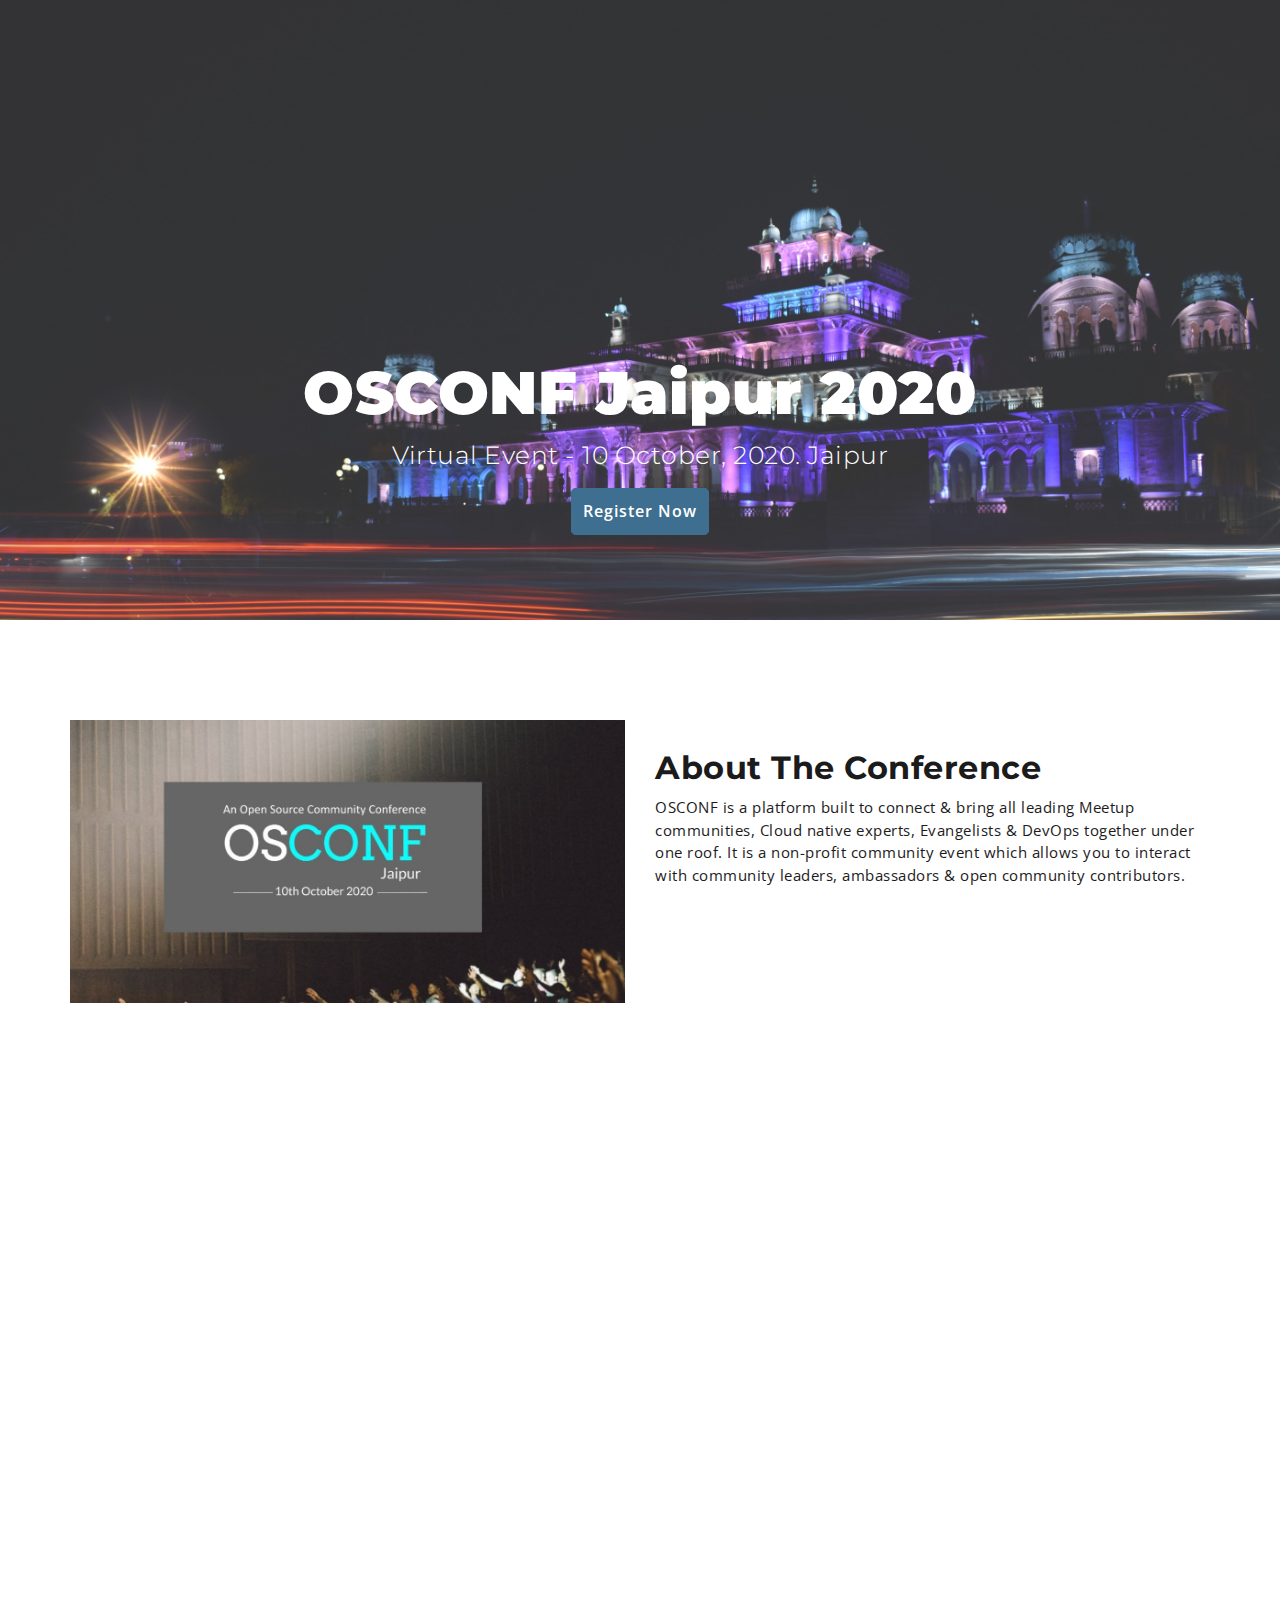
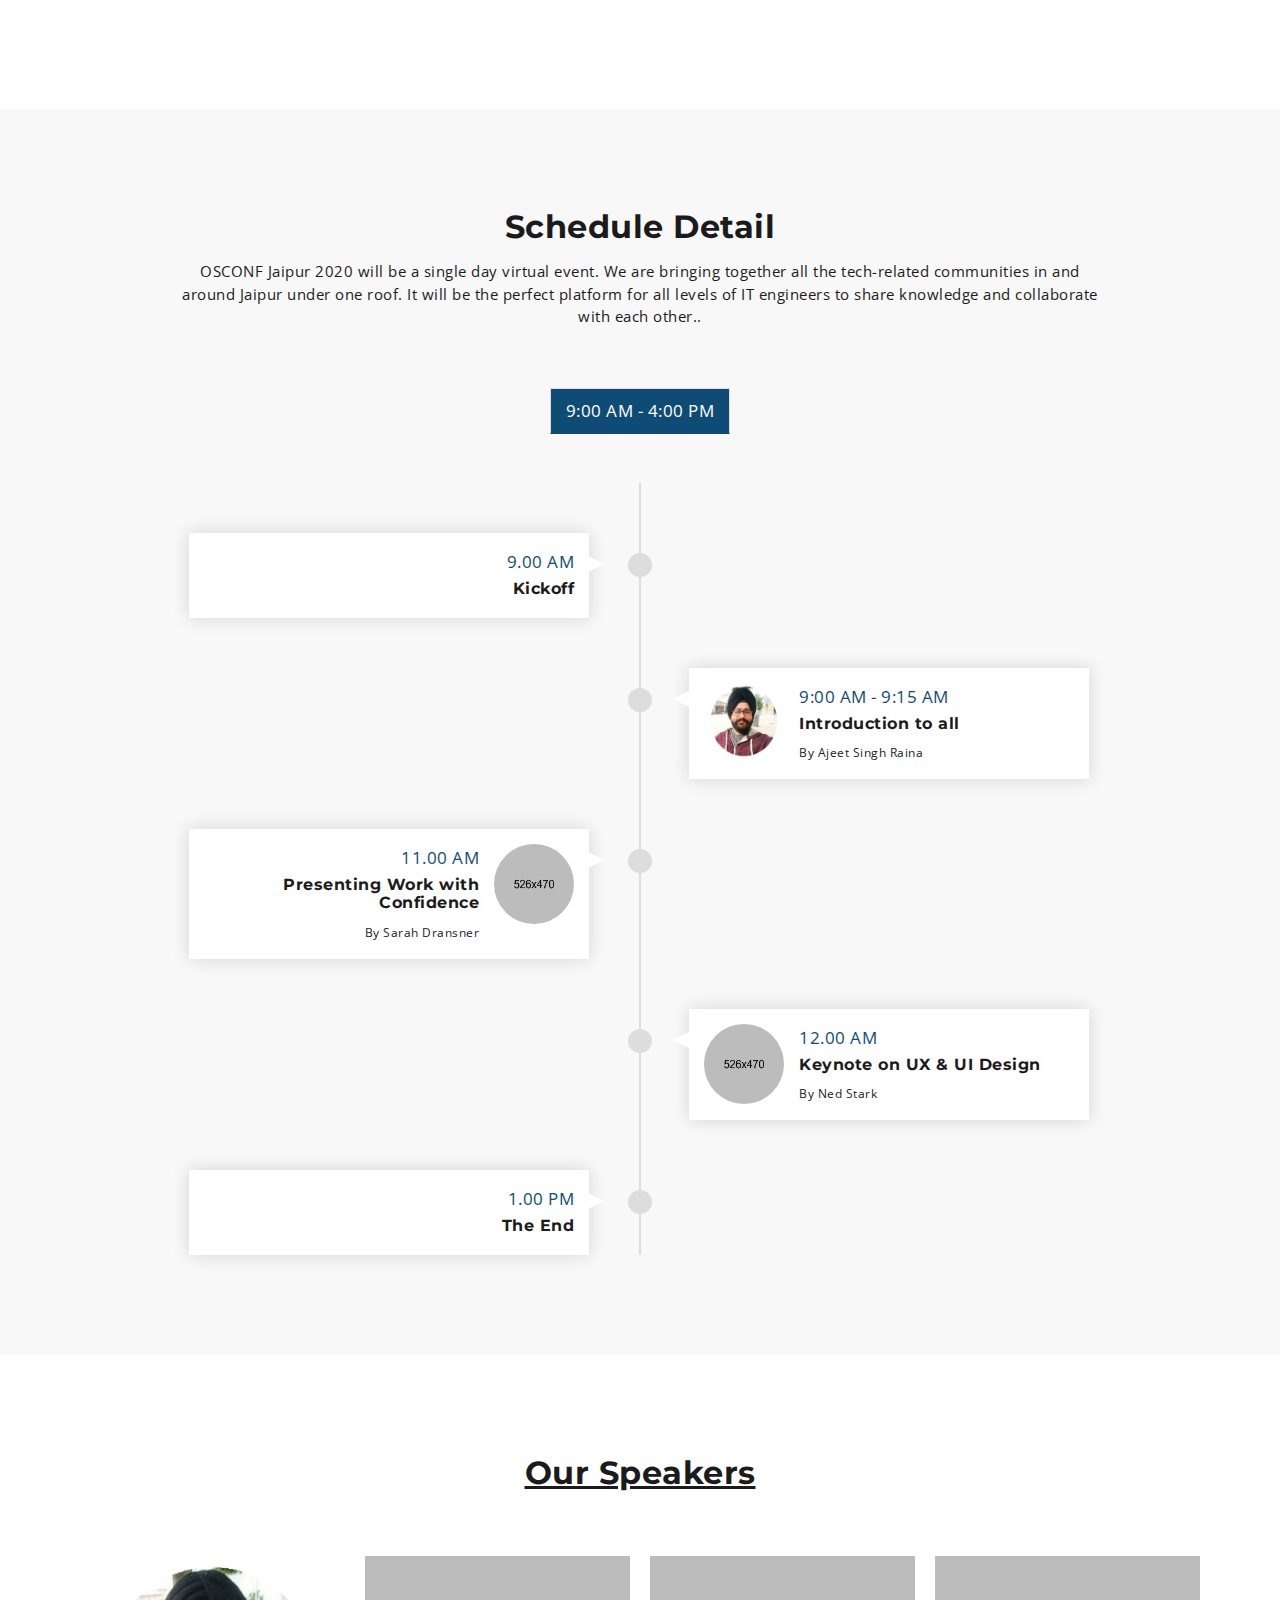
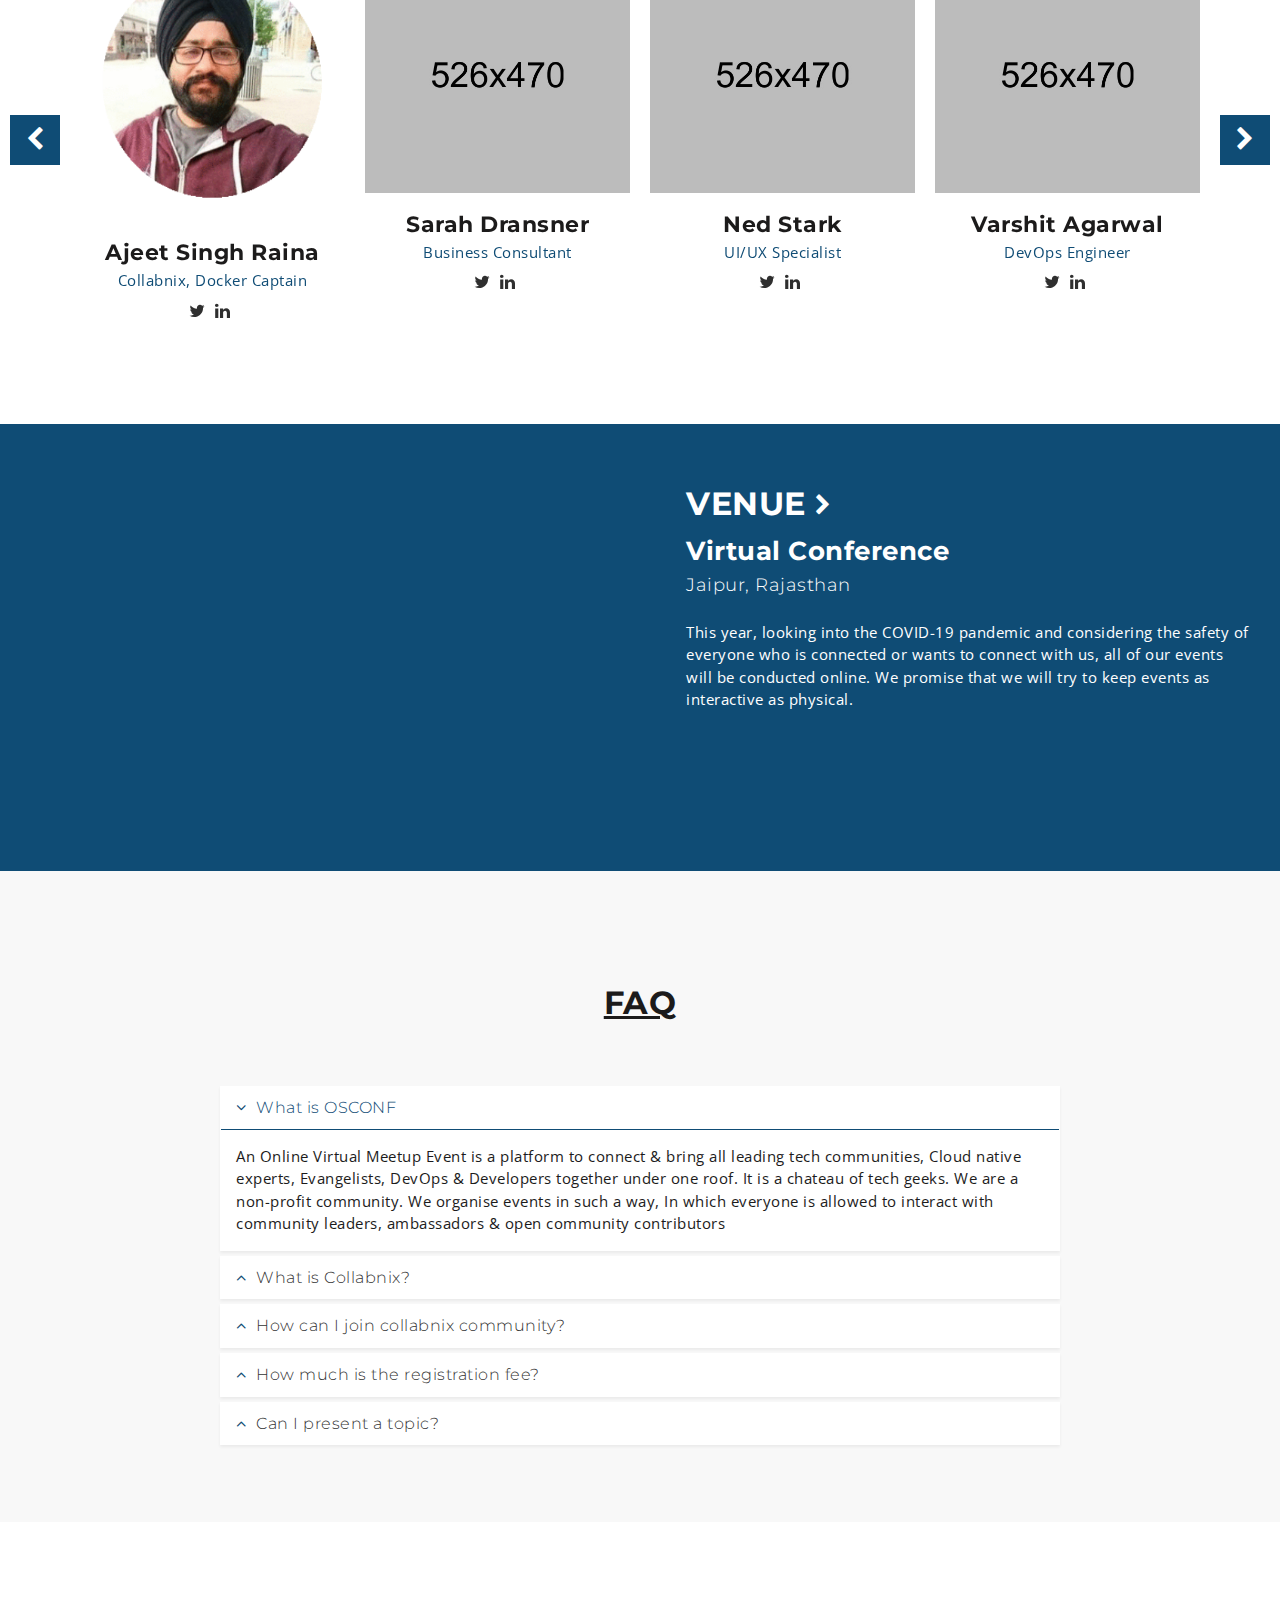
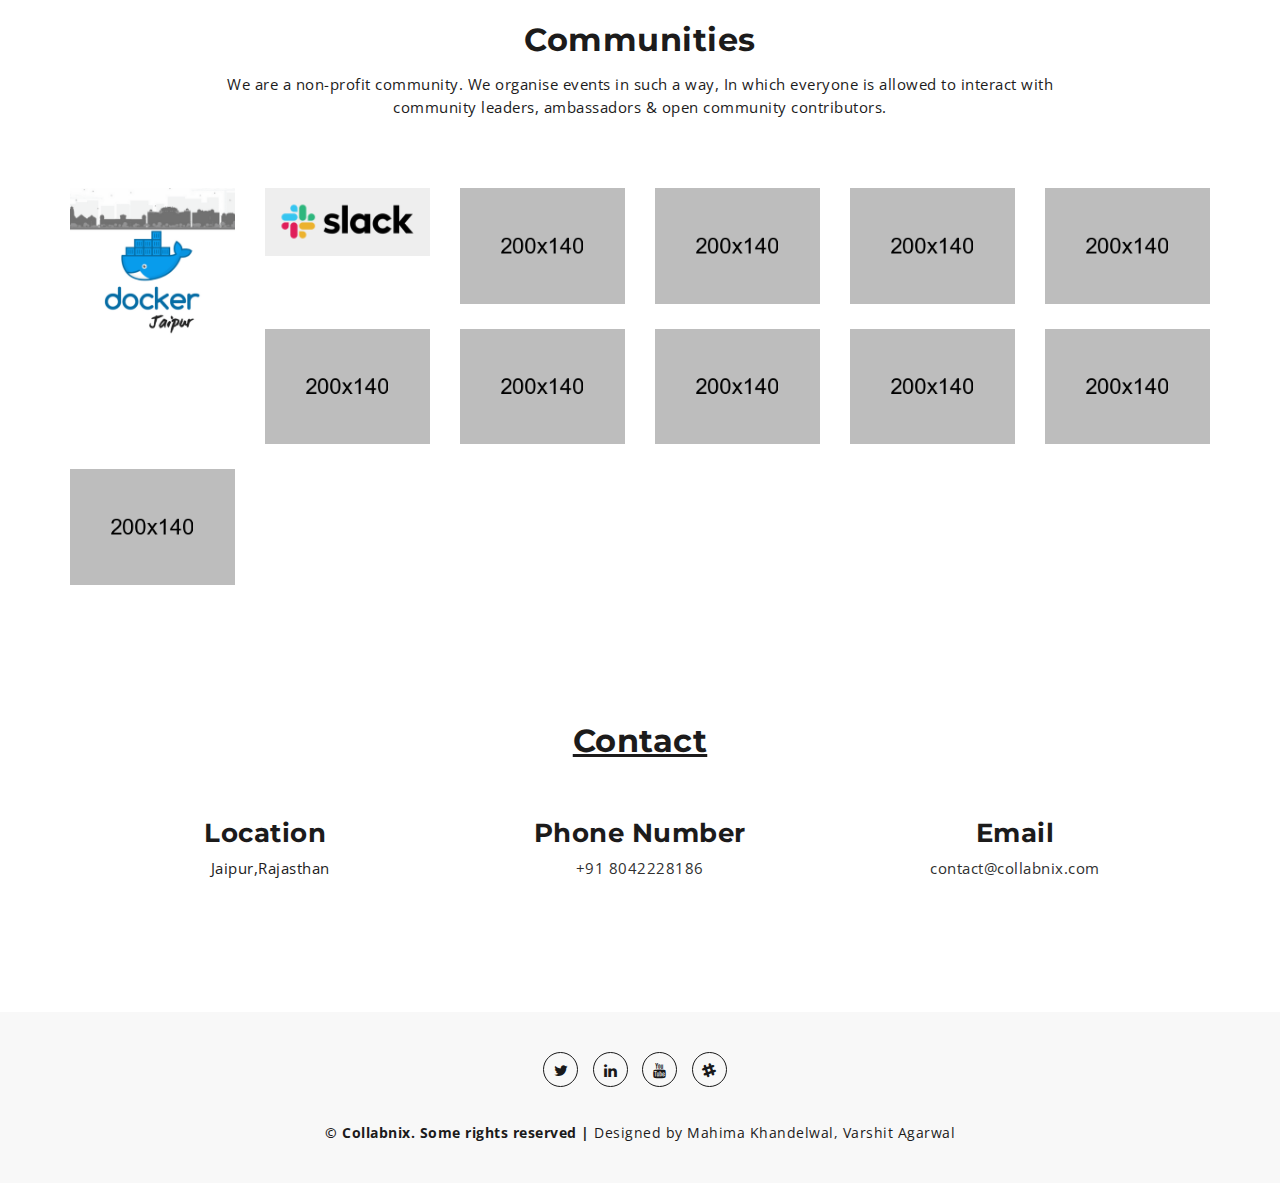
==== index.html @ a6dc13f4 "Add files via upload" ====
<!DOCTYPE html>
<html lang="en">

<head>
  <meta charset="utf-8">
  <meta http-equiv="X-UA-Compatible" content="IE=edge">
  <meta name="viewport" content="width=device-width, initial-scale=1">
  <!-- The above 3 meta tags *must* come first in the head; any other head content must come *after* these tags -->
  <title>OSCONF Jaipur 2020 - Powered by Collabnix Community</title>
  <!-- Favicon -->
  <link rel="shortcut icon" type="image/icon" href="assets/images/collabrix2-150x150.png" />
  <!-- Font Awesome -->
  <link href="https://maxcdn.bootstrapcdn.com/font-awesome/4.6.3/css/font-awesome.min.css" rel="stylesheet">
  <!-- Bootstrap -->
  <link href="assets/css/bootstrap.min.css" rel="stylesheet">
  <!-- Slick slider -->
  <link href="assets/css/slick.css" rel="stylesheet">
  <!-- Theme color -->
  <link id="switcher" href="assets/css/theme-color/default-theme.css" rel="stylesheet">

  <!-- Main Style -->
  <link href="style.css" rel="stylesheet">

  <!-- Fonts -->

  <!-- Open Sans for body font -->
  <link href="https://fonts.googleapis.com/css?family=Open+Sans:300,400,400i,600,700,800" rel="stylesheet">
  <!-- Montserrat for title -->
  <link href="https://fonts.googleapis.com/css?family=Montserrat" rel="stylesheet">

  <script src="https://ajax.googleapis.com/ajax/libs/jquery/3.5.1/jquery.min.js"></script>


  <!-- HTML5 shim and Respond.js for IE8 support of HTML5 elements and media queries -->
  <!-- WARNING: Respond.js doesn't work if you view the page via file:// -->
  <!--[if lt IE 9]>
      <script src="https://oss.maxcdn.com/html5shiv/3.7.2/html5shiv.min.js"></script>
      <script src="https://oss.maxcdn.com/respond/1.4.2/respond.min.js"></script>
    <![endif]-->
</head>

<body>

  <!-- Start Header -->
  <header id="mu-hero" class="" role="banner">
    <!-- Start menu  -->
    <nav class="navbar navbar-fixed-top navbar-default mu-navbar">
      <div class="container">
        <!-- Brand and toggle get grouped for better mobile display -->
        <div class="navbar-header">
          <button type="button" class="navbar-toggle collapsed" data-toggle="collapse" data-target="#bs-example-navbar-collapse-1" aria-expanded="false">
            <span class="sr-only">Toggle navigation</span>
            <span class="icon-bar"></span>
            <span class="icon-bar"></span>
            <span class="icon-bar"></span>
          </button>

          <!-- Logo -->
          <a class="navbar-brand" href="index.html">
            <img class="nav-image" src="assets/images/nav-logo.png" alt="nav logo">
          </a>

        </div>

        <!-- Collect the nav links, forms, and other content for toggling -->
        <div class="collapse navbar-collapse" id="bs-example-navbar-collapse-1">
          <ul class="nav navbar-nav mu-menu navbar-right">
            <li><a href="#mu-hero">Home</a></li>
            <li><a href="#mu-about">About Us</a></li>
            <li><a href="#mu-schedule">Schedule</a></li>
            <li><a href="#mu-speakers">Speakers</a></li>
            <!-- <li><a href="#mu-pricing">Price</a></li> -->
            <li><a href="#mu-sponsors">Communities</a></li>
            <!-- <li><a href="#mu-contact">Contact</a></li> -->
          </ul>
        </div><!-- /.navbar-collapse -->
      </div><!-- /.container-fluid -->
    </nav>
    <!-- End menu -->

    <div class="mu-hero-overlay">
      <div class="container">
        <div class="mu-hero-area">

          <!-- Start hero featured area -->
          <div class="mu-hero-featured-area">


            <div class="mu-hero-featured-content">

              <h1>OSCONF Jaipur 2020 </h1>
              <h2>Virtual Event - 10 October, 2020. Jaipur</h2>
              <!-- <p class="mu-event-date-line">19 - . New York, USA</p> -->
              <!--  <button type="submit"  class="mu-send-msg-btn"><span>Register Now</span></button>-->
              <a href="https://forms.gle/RzR4xqs52RtjnT9X8" class="send-msg-btn" role="button" target="_blank">Register Now </a>


              <div class="mu-event-counter-area">
                <div id="mu-event-counter">

                </div>
              </div>

            </div>
          </div>
          <!-- End hero featured area -->

        </div>
      </div>
    </div>
  </header>
  <!-- End Header -->

  <!-- Start main content -->
  <main role="main">
    <!-- Start About -->
    <section id="mu-about">
      <div class="container">
        <div class="row">
          <div class="col-md-12">
            <div class="mu-about-area">
              <!-- Start Feature Content -->
              <div class="row">
                <div class="col-md-6">
                  <div class="mu-about-left">
                    <img class="" src="assets/images/osconf.png" alt="Men Speaker">
                  </div>
                </div>
                <div class="col-md-6">
                  <div class="mu-about-right">
                    <h2>About The Conference</h2>
                    <p>OSCONF is a platform built to connect & bring all leading Meetup communities, Cloud native experts, Evangelists & DevOps together under one roof. It is a non-profit community event which allows you to interact with community
                      leaders, ambassadors & open community contributors.</p>

                    <!-- <p>Lorem ipsum dolor sit amet, consectetur adipisicing elit. Delectus in accusamus qui sequi nisi, sint magni, ipsam, porro nesciunt id veritatis quaerat ipsum consequatur laborum, provident veniam quibusdam placeat quam?</p>

										<p>Lorem ipsum dolor sit amet, consectetur adipisicing elit. Cupiditate perspiciatis magni omnis excepturi, cumque reiciendis.</p> -->
                  </div>
                </div>
              </div>
              <!-- End Feature Content -->

            </div>
          </div>
        </div>
      </div>
    </section>
    <!-- End About -->



    <!-- Start Video -->
    <section id="mu-video">
      <div class="mu-video-overlay">
        <div class="container">
          <div class="row">
            <div class="col-md-12">
              <div class="mu-video-area">

                <h2>Save the date!</h2>
                <a class="mu-video-play-btn" href="https://youtu.be/RVToPqD5VIA" target="_blank"><i class="fa fa-play" aria-hidden="true"></i></a>
              </div>
            </div>
          </div>
        </div>
      </div>

      <!-- Start Video content -->
      <div class="mu-video-content">

        <div class="mu-video-iframe-area">
					<a class="mu-video-close-btn" href="#"><i class="fa fa-times" aria-hidden="true"></i></a>
          <iframe width="560" height="315" src="https://www.youtube.com/embed/RVToPqD5VIA" frameborder="0" allowfullscreen></iframe>
				</div>
      </div>
      <!-- End Video content -->

    </section>
    <!-- End Video -->

    <!-- Start Schedule  -->
    <section id="mu-schedule">
      <div class="container">
        <div class="row">
          <div class="colo-md-12">
            <div class="mu-schedule-area">

              <div class="mu-title-area">
                <h2 class="mu-title">Schedule Detail</h2>
                <p>OSCONF Jaipur 2020 will be a single day virtual event. We are bringing together all the tech-related communities in and around Jaipur under one roof. It will be the perfect platform for all levels of IT engineers to share knowledge
                  and collaborate with each other..</p>
              </div>

              <div class="mu-schedule-content-area">
                <!-- Nav tabs -->
                <ul class="nav nav-tabs mu-schedule-menu" role="tablist">
                  <li role="presentation" class="active"><a href="#first-day" aria-controls="first-day" role="tab" data-toggle="tab">9:00 AM - 4:00 PM</a></li>

                </ul>

                <!-- Tab panes -->
                <div class="tab-content mu-schedule-content">
                  <div role="tabpanel" class="tab-pane fade mu-event-timeline in active" id="first-day">
                    <ul>
                      <li>
                        <div class="mu-single-event">
                          <p class="mu-event-time">9.00 AM</p>
                          <h3>Kickoff</h3>
                        </div>
                      </li>
                      <li>
                        <div class="mu-single-event">
                          <img src="assets/images/ajeet.png" alt="event speaker">
                          <p class="mu-event-time"> 9:00 AM - 9:15 AM</p>
                          <h3>Introduction to all</h3>
                          <span>By Ajeet Singh Raina</span>
                        </div>
                      </li>
                      <li>
                        <div class="mu-single-event">
                          <img src="assets/images/speaker-2.jpg" alt="event speaker">
                          <p class="mu-event-time">11.00 AM</p>
                          <h3>Presenting Work with Confidence</h3>
                          <span>By Sarah Dransner</span>
                        </div>
                      </li>
                      <li>
                        <div class="mu-single-event">
                          <img src="assets/images/speaker-3.jpg" alt="event speaker">
                          <p class="mu-event-time">12.00 AM</p>
                          <h3>Keynote on UX & UI Design</h3>
                          <span>By Ned Stark</span>
                        </div>
                      </li>
                      <li>
                        <div class="mu-single-event">
                          <p class="mu-event-time">1.00 PM</p>
                          <h3>The End</h3>
                        </div>
                      </li>
                    </ul>
                  </div>


                </div>

              </div>

            </div>
          </div>
        </div>
      </div>
    </section>
    <!-- End Schedule -->

    <!-- Start Speakers -->
    <section id="mu-speakers">
      <div class="container">
        <div class="row">
          <div class="col-md-12">
            <div class="mu-speakers-area">

              <div class="mu-title-area">
                <h2 class="mu-title title-head">Our Speakers</h2>
                <p> </p>
              </div>

              <!-- Start Speakers Content -->
              <div class="mu-speakers-content">

                <div class="mu-speakers-slider">

                  <!-- Start single speaker -->
                  <div class="mu-single-speakers">
                    <img src="assets/images/ajeet.png" alt="speaker img">
                    <div class="mu-single-speakers-info">
                      <h3>Ajeet Singh Raina</h3>
                      <p>Collabnix, Docker Captain</p>
                      <ul class="mu-single-speakers-social">

                        <li><a href="https://twitter.com/ajeetsraina"><i class="fa fa-twitter"></i></a></li>
                        <li><a href="https://www.linkedin.com/in/ajeetsraina/"><i class="fa fa-linkedin"></i></a></li>
                      </ul>
                    </div>
                  </div>
                  <!-- End single speaker -->

                  <!-- Start single speaker -->
                  <div class="mu-single-speakers">
                    <img src="assets/images/speaker-2.jpg" alt="speaker img">
                    <div class="mu-single-speakers-info">
                      <h3>Sarah Dransner</h3>
                      <p>Business Consultant</p>
                      <ul class="mu-single-speakers-social">

                        <li><a href="#"><i class="fa fa-twitter"></i></a></li>
                        <li><a href="#"><i class="fa fa-linkedin"></i></a></li>
                      </ul>
                    </div>
                  </div>
                  <!-- End single speaker -->


                  <!-- Start single speaker -->
                  <div class="mu-single-speakers">
                    <img src="assets/images/speaker-3.jpg" alt="speaker img">
                    <div class="mu-single-speakers-info">
                      <h3>Ned Stark</h3>
                      <p>UI/UX Specialist</p>
                      <ul class="mu-single-speakers-social">

                        <li><a href="#"><i class="fa fa-twitter"></i></a></li>
                        <li><a href="#"><i class="fa fa-linkedin"></i></a></li>
                      </ul>
                    </div>
                  </div>
                  <!-- End single speaker -->


                  <!-- Start single speaker -->
                  <div class="mu-single-speakers">
                    <img src="assets/images/speaker-4.jpg" alt="speaker img">
                    <div class="mu-single-speakers-info">
                      <h3>Varshit Agarwal </h3>
                      <p>DevOps Engineer</p>
                      <ul class="mu-single-speakers-social">

                        <li><a href="#"><i class="fa fa-twitter"></i></a></li>
                        <li><a href="#"><i class="fa fa-linkedin"></i></a></li>
                      </ul>
                    </div>
                  </div>
                  <!-- End single speaker -->

                  <!-- Start single speaker -->
                  <div class="mu-single-speakers">
                    <img src="assets/images/speaker-1.jpg" alt="speaker img">
                    <div class="mu-single-speakers-info">
                      <h3>Karl Groves</h3>
                      <p>Digital Artist</p>
                      <ul class="mu-single-speakers-social">

                        <li><a href="#"><i class="fa fa-twitter"></i></a></li>
                        <li><a href="#"><i class="fa fa-linkedin"></i></a></li>
                      </ul>
                    </div>
                  </div>
                  <!-- End single speaker -->

                  <!-- Start single speaker -->
                  <div class="mu-single-speakers">
                    <img src="assets/images/speaker-2.jpg" alt="speaker img">
                    <div class="mu-single-speakers-info">
                      <h3>Sarah Dransner</h3>
                      <p>Business Consultant</p>
                      <ul class="mu-single-speakers-social">

                        <li><a href="#"><i class="fa fa-twitter"></i></a></li>
                        <li><a href="#"><i class="fa fa-linkedin"></i></a></li>
                      </ul>
                    </div>
                  </div>
                  <!-- End single speaker -->


                  <!-- Start single speaker -->
                  <div class="mu-single-speakers">
                    <img src="assets/images/speaker-3.jpg" alt="speaker img">
                    <div class="mu-single-speakers-info">
                      <h3>Ned Stark</h3>
                      <p>UI/UX Specialist</p>
                      <ul class="mu-single-speakers-social">

                        <li><a href="#"><i class="fa fa-twitter"></i></a></li>
                        <li><a href="#"><i class="fa fa-linkedin"></i></a></li>
                      </ul>
                    </div>
                  </div>
                  <!-- End single speaker -->


                  <!-- Start single speaker -->
                  <div class="mu-single-speakers">
                    <img src="assets/images/speaker-4.jpg" alt="speaker img">
                    <div class="mu-single-speakers-info">
                      <h3>Michaela Lehr </h3>
                      <p>Digital Marketer</p>
                      <ul class="mu-single-speakers-social">

                        <li><a href="#"><i class="fa fa-twitter"></i></a></li>
                        <li><a href="#"><i class="fa fa-linkedin"></i></a></li>
                      </ul>
                    </div>
                  </div>
                  <!-- End single speaker -->
                </div>
              </div>
              <!-- End Speakers Content -->

            </div>
          </div>
        </div>
      </div>
    </section>
    <!-- End Speakers -->

    <!-- Start Venue -->
    <section id="mu-venue">
      <div class="mu-venue-area">
        <div class="row">

          <div class="col-md-6">
            <div class="mu-venue-map">
              <iframe
                src="https://www.google.com/maps/embed?pb=!1m18!1m12!1m3!1d227748.38256195097!2d75.6504695008812!3d26.885447918213917!2m3!1f0!2f0!3f0!3m2!1i1024!2i768!4f13.1!3m3!1m2!1s0x396c4adf4c57e281%3A0xce1c63a0cf22e09!2sJaipur%2C%20Rajasthan!5e0!3m2!1sen!2sin!4v1597979663166!5m2!1sen!2sin"
                width="600" height="450" frameborder="0" style="border:0;" allowfullscreen="" aria-hidden="false" tabindex="0"></iframe>
            </div>
          </div>

          <div class="col-md-6">
            <div class="mu-venue-address">
              <h2>VENUE <i class="fa fa-chevron-right" aria-hidden="true"></i></h2>
              <h3>Virtual Conference </h3>
              <h4>Jaipur, Rajasthan</h4>
              <p> This year, looking into the COVID-19 pandemic and considering the safety of everyone who is connected or wants to connect with us, all of our events will be conducted online. We promise that we will try to keep events as interactive
                as physical.</p>
            </div>
          </div>

        </div>
      </div>
    </section>
    <!-- End Venue -->


    <!-- Start FAQ -->
    <section id="mu-faq">
      <div class="container">
        <div class="row">
          <div class="col-md-12">
            <div class="mu-faq-area">

              <div class="mu-title-area">
                <h2 class="mu-title title-head">FAQ</h2>
                <p></p>
              </div>

              <div class="mu-faq-content">

                <div class="panel-group" id="accordion">

                  <div class="panel panel-default">
                    <div class="panel-heading">
                      <h4 class="panel-title">
                        <a data-toggle="collapse" data-parent="#accordion" href="#collapseOne" aria-expanded="true">
                          <span class="fa fa-angle-down"></span> What is OSCONF
                        </a>
                      </h4>
                    </div>
                    <div id="collapseOne" class="panel-collapse collapse in">
                      <div class="panel-body">
                        An Online Virtual Meetup Event is a platform to connect & bring all leading tech communities, Cloud native experts, Evangelists, DevOps & Developers together under one roof. It is a chateau of tech geeks. We are a non-profit
                        community. We organise events in such a way, In which everyone is allowed to interact with community leaders, ambassadors & open community contributors
                      </div>
                    </div>
                  </div>

                  <div class="panel panel-default">
                    <div class="panel-heading">
                      <h4 class="panel-title">
                        <a data-toggle="collapse" data-parent="#accordion" href="#collapseTwo">
                          <span class="fa fa-angle-up"></span> What is Collabnix?
                        </a>
                      </h4>
                    </div>
                    <div id="collapseTwo" class="panel-collapse collapse">
                      <div class="panel-body">
                        Collabnix is a home for millions of DevOps Engineers who want to kick start their career in Docker, Kubernetes & Cloud Native apps.
                      </div>
                    </div>
                  </div>

                  <div class="panel panel-default">
                    <div class="panel-heading">
                      <h4 class="panel-title">
                        <a data-toggle="collapse" data-parent="#accordion" href="#collapseThree">
                          <span class="fa fa-angle-up"></span> How can I join collabnix community?
                        </a>
                      </h4>
                    </div>
                    <div id="collapseThree" class="panel-collapse collapse">
                      <div class="panel-body">
                        Visit https://collabnix.com and join our slack channel.
                      </div>
                    </div>
                  </div>

                  <div class="panel panel-default">
                    <div class="panel-heading">
                      <h4 class="panel-title">
                        <a data-toggle="collapse" data-parent="#accordion" href="#collapseFour">
                          <span class="fa fa-angle-up"></span> How much is the registration fee?
                        </a>
                      </h4>
                    </div>
                    <div id="collapseFour" class="panel-collapse collapse">
                      <div class="panel-body">
                        OSCONF is a free event.
                      </div>
                    </div>
                  </div>

                  <div class="panel panel-default">
                    <div class="panel-heading">
                      <h4 class="panel-title">
                        <a data-toggle="collapse" data-parent="#accordion" href="#collapseFive">
                          <span class="fa fa-angle-up"></span> Can I present a topic?
                        </a>
                      </h4>
                    </div>
                    <div id="collapseFive" class="panel-collapse collapse">
                      <div class="panel-body">
                        Yes, CFP start Soon ! Stay Tuned !!
                      </div>
                    </div>
                  </div>


                </div>
              </div>

            </div>
          </div>
        </div>
      </div>
    </section>
    <!-- End FAQ -->

    <!-- Start Sponsors -->
    <section id="mu-sponsors">
      <div class="container">
        <div class="row">
          <div class="col-md-12">
            <div class="mu-sponsors-area">

              <div class="mu-title-area">
                <h2 class="mu-title">Communities</h2>
                <p>We are a non-profit community. We organise events in such a way, In which everyone is allowed to interact with community leaders, ambassadors & open community contributors.</p>
              </div>

              <!-- Start communites  brand logo -->
              <div class="mu-sponsors-content">
                <div class="row">

                  <div class="col-md-2 col-sm-4 col-xs-4">
                    <div class="mu-sponsors-single">
                      <img src="assets/images/docker-grp.png" alt="Brand Logo">
                    </div>
                  </div>

                  <div class="col-md-2 col-sm-4 col-xs-4">
                    <div class="mu-sponsors-single">
                      <img src="assets/images/Slack.png" alt="Brand Logo">
                    </div>
                  </div>

                  <div class="col-md-2 col-sm-4 col-xs-4">
                    <div class="mu-sponsors-single">
                      <img src="assets/images/sponsor-logo-3.png" alt="Brand Logo">
                    </div>
                  </div>

                  <div class="col-md-2 col-sm-4 col-xs-4">
                    <div class="mu-sponsors-single">
                      <img src="assets/images/sponsor-logo-4.png" alt="Brand Logo">
                    </div>
                  </div>

                  <div class="col-md-2 col-sm-4 col-xs-4">
                    <div class="mu-sponsors-single">
                      <img src="assets/images/sponsor-logo-5.png" alt="Brand Logo">
                    </div>
                  </div>

                  <div class="col-md-2 col-sm-4 col-xs-4">
                    <div class="mu-sponsors-single">
                      <img src="assets/images/sponsor-logo-6.png" alt="Brand Logo">
                    </div>
                  </div>

                  <div class="col-md-2 col-sm-4 col-xs-4">
                    <div class="mu-sponsors-single">
                      <img src="assets/images/sponsor-logo-7.png" alt="Brand Logo">
                    </div>
                  </div>

                  <div class="col-md-2 col-sm-4 col-xs-4">
                    <div class="mu-sponsors-single">
                      <img src="assets/images/sponsor-logo-8.png" alt="Brand Logo">
                    </div>
                  </div>

                  <div class="col-md-2 col-sm-4 col-xs-4">
                    <div class="mu-sponsors-single">
                      <img src="assets/images/sponsor-logo-9.png" alt="Brand Logo">
                    </div>
                  </div>

                  <div class="col-md-2 col-sm-4 col-xs-4">
                    <div class="mu-sponsors-single">
                      <img src="assets/images/sponsor-logo-1.png" alt="Brand Logo">
                    </div>
                  </div>

                  <div class="col-md-2 col-sm-4 col-xs-4">
                    <div class="mu-sponsors-single">
                      <img src="assets/images/sponsor-logo-2.png" alt="Brand Logo">
                    </div>
                  </div>

                  <div class="col-md-2 col-sm-4 col-xs-4">
                    <div class="mu-sponsors-single">
                      <img src="assets/images/sponsor-logo-3.png" alt="Brand Logo">
                    </div>
                  </div>

                </div>
              </div>
              <!-- End spnonsors brand logo -->

            </div>
          </div>
        </div>
      </div>
    </section>
    <!-- End Sponsors -->


    <!-- Start Contact -->
    <section id="mu-contact">
      <div class="container">
        <div class="row">
          <div class="col-md-12">
            <div class="mu-contact-area">

              <div class="mu-title-area">
                <h2 class="mu-heading-title title-head">Contact</h2>
              </div>
              <div class="mu-contact-content">
                <div class="row">
                  <div class="col-md-4">
                    <div class="contact-address">
                      <i class="ion-ios-location-outline"></i>
                      <h3>Location</h3>
                      <address>Jaipur,Rajasthan</address>
                    </div>
                  </div>

                  <div class="col-md-4">
                    <div class="contact-phone">
                      <i class="ion-ios-telephone-outline"></i>
                      <h3>Phone Number</h3>
                      <p><a href="tel:+918042228186" target="_blank">+91 8042228186</a></p>
                    </div>
                  </div>

                  <div class="col-md-4">
                    <div class="contact-email">
                      <i class="ion-ios-email-outline"></i>
                      <h3>Email</h3>
                      <p><a href="mailto:contact@collabnix.com" target="_blank">contact@collabnix.com</a></p>
                    </div>
                  </div>

                </div>

              </div>
            </div>
          </div>
        </div>
      </div>
    </section>



    <!-- End Contact -->

  </main>

  <!-- End main content -->


  <!-- Start footer -->
  <footer id="mu-footer" role="contentinfo">
    <div class="container">
      <div class="mu-footer-area">
        <div class="mu-footer-top">
          <div class="mu-social-media">
            <a href="https://twitter.com/osconfevent" target="_blank"><i class="fa fa-twitter"></i></a>
            <a href="https://www.linkedin.com/company/collabnix/" target="_blank"><i class="fa fa-linkedin"></i></a>
            <a href="https://youtu.be/RVToPqD5VIA" target="_blank"><i class="fa fa-youtube"></i></a>
            <a href="https://collabnix.com" target="_blank"><i class="fa fa-slack"></i></a>
          </div>
        </div>
        <div class="mu-footer-bottom">
          <p class="mu-copy-right"><strong>&copy; Collabnix. Some rights reserved |</strong> Designed by Mahima Khandelwal, Varshit Agarwal </p>
          <p> </p>
        </div>
      </div>
    </div>

  </footer>
  <!-- End footer -->



  <!-- jQuery library -->
  <!-- Include all compiled plugins (below), or include individual files as needed -->
  <!-- Bootstrap -->
  <script src="assets/js/bootstrap.min.js"></script>
  <!-- Slick slider -->
  <script type="text/javascript" src="assets/js/slick.min.js"></script>
  <!-- Event Counter -->
  <script type="text/javascript" src="assets/js/jquery.countdown.js"></script>
  <!-- Ajax contact form  -->
  <script type="text/javascript" src="assets/js/app.js"></script>
  <!-- Custom js -->
  <script type="text/javascript" src="assets/js/custom.js"></script>




</body>

</html>
---- assets/css/theme-color/default-theme.css ----
/*=======================================
Template Design By MarkUps
Author URI : http://www.markups.io/
========================================*/

.mu-hero-overlay,
.mu-video-overlay {
	/* background-color: #EE3268;/* fallback for old browsers */ */
    /* background: -webkit-linear-gradient(to right, #64b3f4, #EE3268);  /* Chrome 10-25, Safari 5.1-6 */ */
    /* background: linear-gradient(to right, #64b3f4, #EE3268); /* W3C, IE 10+/ Edge, Firefox 16+, Chrome 26+, Opera 12+, Safari 7+ */ */

}

.mu-primary-btn:hover,
.mu-primary-btn:focus,
.mu-copy-right a:hover,
.mu-copy-right a:focus,
.send-msg-btn:hover,
.send-msg-btn:focus,
.mu-faq-content .panel-title a:hover,
.mu-faq-content .panel-title a:focus,
.mu-faq-content .panel-title a[aria-expanded="true"],
.mu-faq-content .panel-title a>span,
.mu-menu ul li a:hover,
.mu-menu ul li a:focus,
.mu-single-speakers-info p,
.mu-single-speakers-social li a:hover,
.mu-single-speakers-social li a:focus,
.mu-logo,
.mu-logo:hover,
.mu-logo:focus,
#mu-hero .navbar-default .navbar-brand,
.mu-navbar .mu-menu li a:hover,
.mu-navbar .mu-menu li a:focus,
.mu-single-event .mu-event-time {
	color: #0f4c75;
}

.mu-speakers-slider .slick-next,
.mu-speakers-slider .slick-prev,
#mu-venue,
.mu-popular-price .mu-price-tag,
.mu-navbar .navbar-toggle,
.mu-navbar .navbar-toggle:hover,
.mu-navbar .navbar-toggle:focus,
.navbar-default .navbar-nav > .active > a,
.navbar-default .navbar-nav > .active > a:focus,
.navbar-default .navbar-nav > .active > a:hover,
.mu-schedule-menu li a:hover,
.mu-schedule-menu li a:focus,
.mu-schedule-menu li.active a,
.mu-schedule-menu li.active a:hover,
.mu-schedule-menu li.active a:focus {
	background-color: #0f4c75;
}

.mu-social-media a:hover,
.mu-social-media a:focus {
	border: 1px solid #0f4c75;
	color: #0f4c75;
}

.mu-contact-form .form-control:focus,
.mu-schedule-menu li a {
	border: 1px solid #0f4c75;
}

.send-msg-btn,
.send-msg-btn:focus,
.mu-register-btn:hover,
.mu-register-btn:focus,
.mu-popular-price .mu-register-btn {
	border: 1px solid #0f4c75;
	background-color: #0f4c75;
}

.mu-faq-content .panel-default > .panel-heading + .panel-collapse > .panel-body {
	border-top-color: #0f4c75;

}

.mu-reg-submit-btn:hover,
.mu-reg-submit-btn:focus {
	background-color: #0f4c75;
	border: 2px solid #0f4c75;
}
---- style.css ----
/*
Template Name: Eventoz
Author: MarkUps
Author URI: http://www.markups.io/
Version: 1.0
*/


/* Table of Content
==================================================
#BASIC TPOGRAPHY
#HEADER
#MENU
#ABOUT US
#VIDEO
#SCHEDULE
#SPEAKERS
#VENUE
#PRICING PLANS
#REGISTER FORM
#FAQ
#OUR
#CONTACT US
#FOOTER
#RESPONSIVE STYLE
*/


/*--------------------*/
/* BASIC TYPOGRAPHY */
/*--------------------*/

body,
html {
	overflow-x:hidden;
}

body {
	font-family: 'Open Sans', sans-serif;
	font-size: 15px;
	letter-spacing: 0.5px;
	line-height: 1.5;
	color: #1c1b1b;
}

ul {
	padding: 0;
	margin: 0;
}

ul li {
	list-style: disc;
	font-size: 17px;
	line-height: 1.59;
}

a {
	text-decoration: none;
	color: #2f2f2f;
}

a:hover,
a:focus {
	outline: none;
	text-decoration: none;
}

h1,
h2,
h3,
h4,
h5,
h6 {
	font-family: 'Montserrat', sans-serif;
	font-weight: 700;
	margin-top: 0;
}


h1 {
	font-size: 38px;
}

h2 {
	font-size: 32px;
	line-height: 1.13;
}

h3 {
	font-size: 26px;
}

h4 {
	font-size: 22px;
}

h5 {
	font-size: 20px;
}

h6 {
	font-size: 18px;
}

img {
	border: none;
	max-width: 100%;
}

code {
	background-color: #ee6e73;
	border-radius: 2px;
	color: #fff;
	padding: 2px 4px;
}

pre {
	background-color: #f8f8f8;
	border: 1px solid #eee;
	border-radius: 4px;
	padding: 10px;
}

pre code {
	background-color: transparent;
	color: #333;
}

del{
	text-decoration-color: #ee6e73;
}

kbd {
	background-color: #ddd;
	padding: 4px 6px;
	border-radius: 2px;
}

address {
	line-height: 1.5;
	padding-left: 10px;
}

dl dt {
	font-weight: 700;
}

dl dd {
	margin-left: 0;
}

blockquote {
	background-color: #f8f8f8;
	border-radius: 0 4px 4px 0;
	padding: 5px 15px;

}

blockquote p {
	margin-top: 10px;
}

button {
	padding: 5px 15px;
	border: none;
}

button:focus {
	outline: none;
	border: none;
}


/* ========= BUTTON =========*/

.mu-primary-btn {
	background-color: transparent;
	border-radius: 4px;
	border: 2px solid #ffffff;
	color: #fff;
	display: inline-block;
	font-size: 14px;
	font-weight: 700;
	letter-spacing: 1.5px;
	padding: 12px 35px;
	-webkit-transition: all 0.5s;
	transition: all 0.5s;
}

.mu-primary-btn:hover,
.mu-primary-btn:focus {
	background-color: #fff;
}

.send-msg-btn {
	position: relative;
	top: 270px;
	font-size: 1.6rem;
	font-weight: 600;
	letter-spacing: 1px;
	text-align: center;
	padding: 1% 1%;
	margin-top: 10px;
	-webkit-transition: all 0.5s;
	transition: all 0.5s;
	width: 250px;
	color: #fff;
	border-radius: 5px;
}

.send-msg-btn:hover,
.send-msg-btn:focus {
	background-color: #fff;
}



/*--------------------*/
/* HEADER */
/*--------------------*/

#mu-hero {
	/* background-image: url("assets/images/hall.jpg");
	display: inline;
	float: left;
	width: 100%;
	opacity: 0.8; */
	background-size: contain;
	background-position: center center;
	background-attachment: fixed;
	-webkit-background-size: cover;
	background-size: cover;
}

.mu-hero-overlay {
	background-image: url("assets/images/hall.jpg");
	display: inline;
	float: left;
	width: 100%;
	height: 62rem;
	opacity: 0.8;
	background-size: contain;
	background-position: center center;
	background-attachment: fixed;
	-webkit-background-size: cover;
	background-size: cover;
	/* display: inline;
	float: left;
	width: 100%; */
}

.mu-logo-area {
	display: inline;
	float: left;
	text-align: center;
	width: 100%;
}

.mu-logo {
	font-size: 35px;
	font-family: 'Montserrat', sans-serif;
	display: inline-block;
	font-weight: 600;
	background: #fff;
	padding: 5px 20px;
	margin-bottom: 30px;
}


.mu-menu-btn {
	position: fixed;
	right: 15%;
	top: 50px;
	color: #fff;
	font-size: 25px;
	border: 2px solid #fff;
	padding: 5px 14px;
	z-index: 999;
	-webkit-transition: all 0.5s;
	-o-transition: all 0.5s;
	transition: all 0.5s;
}

.mu-menu-btn:hover,
.mu-menu-btn:focus {
	border: 2px solid #fff;
}

.nav-image{
	position: absolute;
	top: 1px;
	height: 100%
}

/*=== Featured section ===*/

.mu-hero-featured-area {
	display: inline;
	float: left;
	padding: 60px 0 150px;
	width: 100%;
}

.mu-hero-featured-content {
	display: inline;
	float: right;
	margin-top: 50px;
	text-align: center;
	width: 100%;
}

.mu-hero-featured-content h1 {
	font-size: 6rem;
	color: #fff;
	position: relative;
	top: 250px;
	font-weight: 900;
	margin-bottom: 15px;
}


.mu-hero-featured-content h2 {
	color: #fff;
	font-size: 25px;
	font-weight: 300;
	position: relative;
	top: 250px;
}

.mu-event-date-line {
	background-color: #fff;
	color: #333;
	padding: 5px 10px;
	display: inline-block;
	margin-top: 10px;
	font-weight: 600;
}

.mu-event-counter-area {
	display: inline;
	float: left;
	margin-top: 50px;
	width: 100%;
}

#mu-event-counter{
	display: inline;
	float: left;
	width: 100%;
	text-align: center;
}

.mu-event-counter-block {
	border: 2px solid #fff;
	border-radius: 50%;
	display: inline-block;
	height: 180px;
	width: 180px;
	text-align: center;
	font-size: 22px;
	color: #fff;
	margin: 0 20px;
	font-weight: 300;
}

.mu-event-counter-block span {
	display: block;
	font-size: 40px;
	font-weight: 700;
	padding-top: 56px;
	line-height: 40px;
}

/*--------------------*/
/* MENU */
/*--------------------*/

#mu-hero .navbar-default {
	background-color: #1b262c;
	border-color: #1b262c;
	padding: 5px 0;
}

.mu-navbar {
	top: -150px;
	transition: all 0.5s;
}

.mu-nav-show {
	top: 0px;
}

#mu-hero .navbar-default .navbar-brand {
	padding: 15px 15px;
	font-size: 28px;
	line-height: 20px;
}

.mu-navbar .mu-menu li a {
	color: #fff;
	-webkit-transition: all 0.5s;
	-o-transition: all 0.5s;
	transition: all 0.5s;
}

.navbar-default .navbar-nav > .active > a,
.navbar-default .navbar-nav > .active > a:focus,
.navbar-default .navbar-nav > .active > a:hover {
	color: #fff;
}



/*--------------------*/
/* ABOUT US */
/*--------------------*/


#mu-about {
	background-color: #fff;
	display: inline;
	float: left;
	width: 100%;
}

.mu-about-area {
	display: inline;
	float: left;
	padding: 100px 0;
	width: 100%;
}

.mu-title-area {
	display: inline;
	float: left;
	text-align: center;
	padding: 0 120px;
	width: 100%;
}

.mu-title {
	color: #1c1b1b;
	margin-bottom: 15px;
	padding: 0;
	z-index: 10;
	text-transform: capitalize;
}

.mu-about-left {
	display: inline;
	float: left;
	width: 100%;
}

.mu-about-right {
	display: inline;
	float: left;
	margin-top: 30px;
	width: 100%;
}



/*--------------------*/
/* VIDEO */
/*--------------------*/


#mu-video {
	background-image: url("assets/images/qw1.jpg");
	background-attachment: fixed;
	background-position: center center;
	-webkit-background-size: cover;
	background-size: cover;
	display: inline;
	float: left;
	width: 100%;
}

.mu-video-overlay {
	display: inline;
	float: left;
	opacity: 0.75;
	width: 100%;
}

.mu-video-area {
	display: inline;
	float: left;
	padding: 200px 0;
	text-align: center;
	width: 100%;
}

.mu-video-area h2 {
	color: #fff;
}

.mu-video-content {
	display: inline;
	float: left;
	width: 100%;
}

.mu-video-play-btn,
.mu-video-close-btn {
	color: #fff;
	font-size: 22px;
	border: 2px solid #fff;
	border-radius: 50%;
	width: 60px;
	display: inline-block;
	height: 60px;
	line-height: 55px;
	text-align: center;
	margin-top: 100px;
	-webkit-transition: all 0.5s;
	-o-transition: all 0.5s;
	transition: all 0.5s;
}

.mu-video-play-btn:hover,
.mu-video-play-btn:focus {
	color: #fff;
	-webkit-transform: scale(1.2);
	        transform: scale(1.2);
}

.mu-video-close-btn {
	border-radius: 50%;
	color: #fff;
	font-size: 18px;
	border: 2px solid #fff;
	position: absolute;
	top: 0;
	right: 15%;
	display: inline-block;
	height: 50px;
	line-height: 45px;
	text-align: center;
	margin-top: 100px;
	-webkit-transition: all 0.5s;
	-o-transition: all 0.5s;
	transition: all 0.5s;
	width: 50px;
}

.mu-video-close-btn:hover,
.mu-video-close-btn:focus {
	color: #fff;
	-webkit-transform: scale(1.2);
	        transform: scale(1.2);
}

.mu-video-iframe-area {
	background-color: rgba(0,0,0,0.84);
	position: fixed;
	top: 0;
	left: 0;
	right: 0;
	bottom: 0;
	width: 100%;
	height: 100%;
	padding: 12% 0;
	text-align: center;
	z-index: 9999;
	display: none;
	-webkit-transition: all 0.5s;
	-o-transition: all 0.5s;
	transition: all 0.5s;
}

.mu-video-iframe-display {
	display: block;
}

.mu-video-iframe-area iframe {

}


/*--------------------*/
/* EVENT SCHEDULE */
/*--------------------*/

#mu-schedule {
	background-color: #f8f8f8;
	display: inline;
	float: left;
	width: 100%;
}

.mu-schedule-area {
	display: inline;
	float: left;
	padding: 100px 0;
	width: 100%;
}

.mu-schedule-content-area  {
	display: inline;
	float: left;
	margin-top: 50px;
	width: 100%;
}

.mu-schedule-menu {
	text-align: center;
	border: none;
}


.mu-schedule-menu li {
	float: none;
	display: inline-block;
}

.mu-schedule-menu li a {
	border-radius: 0;
	margin: 0 10px;
	-webkit-transition: all 0.5s;
	-o-transition: all 0.5s;
	transition: all 0.5s;
}

.mu-schedule-menu li a:hover,
.mu-schedule-menu li a:focus,
.mu-schedule-menu li.active a,
.mu-schedule-menu li.active a:hover,
.mu-schedule-menu li.active a:focus {
	color: #fff;
}

.mu-schedule-content{
	margin-top: 50px;
}

.mu-event-timeline ul li {
	list-style-type: none;
	position: relative;
	width: 2px;
	margin: 0 auto;
	padding-top: 50px;
	background-color: #ddd;
	-webkit-transition: all 0.5s;
	-o-transition: all 0.5s;
	transition: all 0.5s;
}

.mu-event-timeline ul li::after {
	content: '';
	position: absolute;
	left: 50%;
	top: 70px;
	transform: translateX(-50%);
	height: 24px;
	width: 24px;
	border-radius: 50%;
	background: inherit;
}


.mu-event-timeline ul li .mu-single-event {
	background-color: #fff;
	-webkit-box-shadow: 0 0 16px 0 rgba(32,32,47,0.16);
	-moz-box-shadow: 0 0 16px 0 rgba(32,32,47,0.16);
	box-shadow: 0 0 16px 0 rgba(32,32,47,0.16);
	position: relative;
	top: 0;
	width: 400px;
	padding: 15px;
	text-align: left;
}

.mu-event-timeline ul li:nth-child(2n) .mu-single-event {
	left: 50px;
}

.mu-event-timeline ul li:nth-child(2n+1) .mu-single-event {
	left: -450px;
	text-align: right;
}

.mu-event-timeline ul li .mu-single-event img {
	height: 80px;
	width: 80px;
	float: left;
	border-radius: 50%;
	margin-right: 15px;
}

.mu-event-timeline ul li:nth-child(2n+1) .mu-single-event img {
	float: right;
	margin-right: 0;
	margin-left: 15px;
}

.mu-event-timeline ul li .mu-single-event::before {
	content: '';
	position: absolute;
	top: 23px;
	width: 0;
	height: 0;
	border-style: solid;
}

.mu-event-timeline ul li:nth-child(2n+1) .mu-single-event::before {
	right: -15px;
	border-width: 8px 0 8px 16px;
	border-color: transparent transparent transparent #fff;
}

.mu-event-timeline ul li:nth-child(2n) .mu-single-event::before {
	left: -16px;
	border-width: 8px 16px 8px 0;
	border-color: transparent #fff transparent transparent;
}

.mu-event-timeline ul li .mu-single-event h3 {
	margin-bottom: 5px;
	font-size: 16px;
}

.mu-event-timeline ul li .mu-single-event p {
	margin-bottom: 5px;
}

.mu-event-timeline ul li .mu-single-event span {
	font-size: 12px;
}


/*--------------------*/
/* SPEAKERS */
/*--------------------*/


#mu-speakers {
	background-color: #fff;
	display: inline;
	float: left;
	width: 100%;
}

.title-head{
	text-decoration: underline;
}

.mu-speakers-area {
	display: inline;
	float: left;
	padding: 100px 0;
	width: 100%;
}

.mu-speakers-content{
	display: inline;
	float: left;
	margin-top: 50px;
	width: 100%;
}

.mu-single-speakers {
	padding: 0 10px;
	outline: none;
	text-align: center;
	-webkit-transition: all 0.3s ease 0s;
	transition: all 0.3s ease 0s;
}

.mu-speakers-slider .slick-next {
	right: -60px;
}

.mu-speakers-slider .slick-prev {
	left: -60px;
}

.mu-single-speakers-info {
	display: inline;
	float: left;
	margin-top: 20px;
	width: 100%;
}

.mu-single-speakers-info h3 {
	margin-bottom: 4px;
	font-size: 22px;
}

.mu-single-speakers-info p {
	margin-bottom: 5px;
}

.mu-single-speakers-social {

}

.mu-single-speakers-social li {
	display: inline-block;
}

.mu-single-speakers-social li a {
	display: inline-block;
	margin-right: 5px;
	-webkit-transition: all 0.5s;
	-o-transition: all 0.5s;
	transition: all 0.5s;
}


/*--------------------*/
/* VENUE */
/*--------------------*/

#mu-venue {
	display: inline;
	float: left;
	width: 100%;
}

.mu-venue-area {
	display: inline;
	float: left;
	width: 100%;
}

.mu-venue-map {
	display: inline;
	float: left;
	width: 100%;
}

.mu-venue-map iframe {
	margin-bottom: -8px;
}

.mu-venue-address {
	display: inline;
	float: left;
	width: 100%;
	padding: 10% 5%;
	color: #fff;
}

.mu-venue-address h2 i {
	margin-top: -4px;
	font-size: 22px;
	display: inline-block;
	vertical-align: middle;
}

.mu-venue-address h3 {
	margin-top: 15px;
	margin-bottom: 0px;
}

.mu-venue-address h4 {
	font-size: 18px;
	font-weight: 300;
	margin-top: 10px;
	margin-bottom: 25px;
}


/*--------------------*/
/* PRICING */
/*--------------------*/


#mu-pricing {
	background-color: #fff;
	display: inline;
	float: left;
	width: 100%;
}

.mu-pricing-area {
	display: inline;
	float: left;
	padding: 100px 0;
	width: 100%;
}

.mu-pricing-conten {
	display: inline;
	float: left;
	margin-top: 50px;
	width: 100%;
}

.mu-single-price {
	background-color: #f8f8f8;
	display: inline;
	float: left;
	text-align: center;
	position: relative;
	width: 100%;
	padding: 15px;
	overflow: hidden;
}

.mu-single-price-head {
	color: #555;
	display: inline;
	float: left;
	width: 100%;
	margin-bottom: 10px;
	margin-top: 10px;
}

.mu-single-price-head .mu-currency {
	font-weight: bold;
	font-size: 30px;
}

.mu-single-price-head .mu-rate {
	font-size: 60px;
	font-weight: bold;
	line-height: 0.9;
	letter-spacing: 3px;
}

.mu-single-price-head .mu-time {
	font-size: 16px;
	font-weight: 300;
	line-height: 0;
	font-style: italic;
}

.mu-single-price .mu-price-title {
	color: #555;
	font-size: 22px;
	padding: 10px 0;
}

.mu-single-price ul {
	list-style: none;
}

.mu-single-price ul li{
	list-style: none;
	color: #555;
}

.mu-register-btn {
	background-color: #fff;
	border: 1px solid #555;
	color: #555;
	margin-top: 20px;
	padding: 10px 40px;
	text-align: center;
	display: inline-block;
	margin-bottom: 20px;
	text-transform: uppercase;
	letter-spacing: 1.5px;
	-webkit-transition: all 0.5s;
	-o-transition: all 0.5s;
	transition: all 0.5s;
}

.mu-register-btn:hover,
.mu-register-btn:focus,
.mu-popular-price .mu-register-btn {
	color: #fff;
}

.mu-popular-price .mu-price-tag {
	color: #fff;
	display: inline-block;
	position: absolute;
	top: 15px;
	left: -62px;
	padding: 10px 60px;
	font-size: 15px;
	text-transform: uppercase;
	letter-spacing: 1.5px;
	font-weight: 700;
	transform: rotate(-45deg);
	text-align: center;
}

/*--------------------*/
/* REGISTER */
/*--------------------*/

#mu-register {
	background-image: url("assets/images/register-bg.jpg");
	background-position: center center;
	background-size: cover;
	background-attachment: fixed;
	display: inline;
	float: left;
	position: relative;
	width: 100%;
}

#mu-register::before {
	background: rgba(0,0,0,0.9);
	bottom: 0;
	content: '';
	left: 0;
	top: 0;
	right: 0;
	position: absolute;
	opacity: 0.9;
}

.mu-register-area {
	display: inline;
	float: left;
	padding: 150px 0;
	width: 100%;
}

.mu-register-area .mu-title,
.mu-register-area p {
	color: #fff;
}

.mu-register-content {
	display: inline;
	float: left;
	width: 100%;
	text-align: center;
	padding: 0 200px;
	margin-top: 50px;
}

.mu-register-form .form-group {
	margin-bottom: 25px;
}

.mu-register-form .form-control {
	height: 50px;
	color: #fff;
	background-color: transparent;
	border: 2px solid #fff;
}

.mu-register-form select.form-control option{
	color: #333;
}

.mu-register-form .form-control::-webkit-input-placeholder {
	color: #fff;
	font-size: 15px;
}

.mu-register-form .form-control:-moz-placeholder { /* Firefox 18- */
	color: #fff;
	font-size: 15px;
}

.mu-register-form .form-control::-moz-placeholder {  /* Firefox 19+ */
	color: #fff;
	font-size: 15px;
}

.mu-register-form .form-control:-ms-input-placeholder {
	color: #fff;
	font-size: 15px;
}

.mu-reg-submit-btn {
	background-color: transparent;
	border: 2px solid #fff;
	color: #fff;
	padding: 12px 75px;
	margin-top: 20px;
	letter-spacing: 1px;
	-webkit-transition: all 0.5s;
	-o-transition: all 0.5s;
	transition: all 0.5s;
}


/*--------------------*/
/* SPONSORS */
/*--------------------*/

#mu-sponsors {
	background-color: #fff;
	display: inline;
	float: left;
	width: 100%;
}

.mu-sponsors-area {
	display: inline;
	float: left;
	padding: 100px 0;
	width: 100%;
}

.mu-sponsors-content {
	display: inline;
	float: left;
	margin-top: 50px;
	width: 100%;
}

.mu-sponsors-single {
	background: #eee;
	display: inline;
	float: left;
	margin-top: 10px;
	margin-bottom: 15px;
	width: 100%;
}


/*--------------------*/
/* FAQ */
/*--------------------*/

#mu-faq {
	background-color: #f8f8f8;
	display: inline;
	float: left;
	position: relative;
	width: 100%;
}

.mu-faq-area {
	display: inline;
	float: left;
	padding: 10% 0 5%;
	width: 100%;
}

.mu-faq-content {
	display: inline;
	float: left;
	width: 100%;
	text-align: center;
	padding: 0 150px;
	margin-top: 50px;
}

.mu-faq-content .panel-default {
	border-radius: 0;
	border-color: #fff;
	box-shadow: 0 2px 3px 0 rgba(0,0,0,0.06);
}

.mu-faq-content .panel-default > .panel-heading {
	color: #333;
	background-color: #fff;
	border-color: #ddd;
	padding: 0;

}

.mu-faq-content .panel-default > .panel-heading + .panel-collapse > .panel-body {
	text-align: left;
}


.mu-faq-content .panel-title {
	text-align: left;
	font-weight: 300;
}

.mu-faq-content .panel-title a {
	display: block;
	padding: 12px 15px;
	-webkit-transition: all 0.5s;
	-o-transition: all 0.5s;
	transition: all 0.5s;
}

.mu-faq-content .panel-title a>span {
	margin-right: 5px;
}


/*--------------------*/
/* CONTACT US */
/* .contact-title {
  margin-bottom: 60px;
  position: relative;
  padding-bottom: 20px;
	font-size: 36px;
	text-transform: uppercase;
	text-align: center;
	font-weight: 700;
	margin-bottom: 10px;
} */


#mu-contact {
	display: inline;
	width: 100%;
}

#contact .contact-info {
  margin-bottom: 20px;
  text-align: center;
}

.mu-contact-area {
	display: inline;
	float: left;
	padding: 2% 0;
	width: 100%;
}

.mu-contact-header {
	display: inline;
	float: left;
	text-align: center;
	width: 100%;
	padding: 0 120px;
}

.mu-contact-content{
	display: inline;
	float: left;
	margin-top: 50px;
	padding: 0 2%;
	width: 100%;
	text-align: center;
}


/*--------------------*/
/* FOOTER */
/*--------------------*/


#mu-footer {
	background-color: #f8f8f8;
	display: inline;
	float: left;
	width: 100%;
	margin-top: 7%;
}

.mu-footer-area{
	display: inline;
	float: left;
	padding: 30px 0;
	text-align: center;
	width: 100%;
}

.mu-footer-top {
	display: inline;
	float: left;
	width: 100%;
}

.mu-social-media {
	display: inline;
	float: left;
	padding: 10px 0;
	width: 100%;
}

.mu-social-media a {
	border: 1px solid #19191a;
	border-radius: 50px;
	color: #19191a;
	display: inline-block;
	font-size: 12px;
	margin-right: 10px;
	text-align: center;
	text-decoration: none;
	transition: all 0.2s ease-in-out 0s;
	width: 35px;
	height: 35px;
	line-height: 35px;
	font-size: 15px;
}

.mu-footer-bottom {
	display: inline;
	float: left;
	width: 100%;
}

.mu-copy-right {
	margin-bottom: 5px;
	font-size: 1.4rem;
	margin-top: 25px;
}

/* .mu-copy-right a {
	font-weight: 600;
	-webkit-transition: all 0.5s;
	-o-transition: all 0.5s;
	transition: all 0.5s;
} */



/*--------------------*/
/* RESPONSIVE STYLE */
/*--------------------*/

@media (max-width: 1199px) {

	.mu-register-content {
		padding: 0 150px;
	}

	.mu-video-iframe-area {
		padding: 16% 0;
	}

	.mu-video-close-btn {
		top: 5%;
		right: 5%;
		margin-top: 0;
	}

	.mu-apps-screenshot-slider .slick-prev {
		left: -25px;
	}

	.mu-apps-screenshot-slider .slick-next {
		right: -25px;
	}


}

@media (max-width: 991px) {

	.mu-primary-btn {
		font-size: 14px;
		padding: 12px 22px;
	}

	.mu-navbar .mu-menu {
		margin-top: 5px;
	}

	.mu-navbar .mu-menu li a {
		font-size: 15px;
		padding: 10px 6px;
	}

	.mu-hero-featured-content h1 {
		font-size: 35px;
	}

	.mu-hero-featured-content h2 {
		font-size: 18px;
	}

	.mu-event-date-line {
		font-size: 14px;
	}

	.mu-event-counter-block {
		height: 130px;
		width: 130px;
		font-size: 16px;
		margin: 0 10px;
	}

	.mu-event-counter-block span {
		font-size: 30px;
		padding-top: 32px;
		line-height: 32px;
	}

	.mu-event-timeline ul li {
		margin-left: 15%;
	}

	.mu-event-timeline ul li:nth-child(2n+1) .mu-single-event {
		left: 50px;
		text-align: left;
	}

	.mu-event-timeline ul li:nth-child(2n+1) .mu-single-event::before {
		right: auto;
		left: -16px;
		border-width: 8px 16px 8px 0;
		border-color: transparent #fff transparent transparent;
	}

	.mu-event-timeline ul li:nth-child(2n+1) .mu-single-event img {
		float: left;
		margin-right: 15px;
		margin-left: 0;
	}

	.mu-video-iframe-area {
		padding: 16% 5%;
	}

	.mu-video-iframe-area iframe {
		width: 100%;
	}

	.mu-title-area {
		padding: 0 50px;
	}

	.mu-faq-content {
		padding: 0;
	}

	.mu-contact-right {
		margin-top: 50px;
	}

	.mu-menu-btn {
		right: 5%;
	}

	.mu-speakers-slider .slick-next {
		right: 0;
	}

	.mu-speakers-slider .slick-prev {
		left: 0;
	}

	.mu-speakers-slider .slick-next,
	.mu-speakers-slider .slick-prev {
		width: 40px;
		height: 40px;
	}

	.mu-speakers-slider .slick-prev::before,
	.mu-speakers-slider .slick-next::before {
		font-size: 18px;
	}

	.mu-single-speakers-info h3 {
		font-size: 18px;
	}

	.mu-pricing-conten {
		padding: 0 5%;
	}

	.mu-single-price {
		margin-bottom: 30px;
	}



}

@media (max-width: 767px) {

	.mu-logo img {
		width: 150px;
	}


	.mu-navbar .navbar-toggle .icon-bar {
		background-color: #fff;
	}

	.mu-navbar .mu-menu {
		padding: 0 15px;
	}

	.mu-video-close-btn {
		font-size: 16px;
		height: 40px;
		line-height: 35px;
		width: 40px;
	}



}


@media (max-width: 640px){

	.mu-event-counter-block {
		height: 100px;
		width: 100px;
		font-size: 15px;
	}

	.mu-event-counter-block span {
		font-size: 22px;
		padding-top: 22px;
		line-height: 25px;
	}

	.mu-title-area {
		padding: 0;
	}

	.mu-video-iframe-area {
		padding: 5% 5%;
	}

	.mu-video-iframe-area iframe {
		width: 100%;
		height: 100%;
	}

	.mu-register-content {
		padding: 0 100px;
	}

	.mu-contact-content {
		padding: 0 10%;
	}


}


@media (max-width: 480px) {

	body {
		font-size: 14px;
	}

	.mu-logo {
		margin-bottom: 10px;
		font-size: 30px;
	}

	.mu-hero-featured-area {
		padding: 60px 0 60px;
	}

	.mu-hero-featured-content {
		margin-top: 20px;
	}

	.mu-hero-featured-content h1 {
		font-size: 25px;
	}

	.mu-hero-featured-content h2 {
		font-size: 14px;
	}

	.mu-event-date-line {
		font-size: 12px;
	}

	.mu-event-counter-area {
		margin-top: 20px;
	}

	.mu-event-counter-block span {
		font-size: 18px;
		padding-top: 16px;
		line-height: 20px;
	}

	.mu-event-counter-block {
		height: 75px;
		width: 75px;
		font-size: 12px;
		margin: 0 5px;
	}

	.mu-video-close-btn {
		top: 2%;
		right: 5%;
		height: 40px;
		line-height: 35px;
		width: 40px;
	}

	.mu-menu-close-btn {
		right: 5%;
		top: 30px;
	}

	.mu-video-area {
		padding: 100px 0;
	}

	.mu-video-iframe-area {
		padding: 10% 5%;
	}

	.mu-video-iframe-area iframe {
		height: 250px;
	}

	h2 {
		font-size: 28px;
	}

	h3 {
		font-size: 24px;
	}

	h4 {
		font-size: 20px;
	}

	.mu-schedule-content {
		margin-top: 30px;
	}

	.mu-schedule-menu li {
		margin-bottom: 15px;
	}

	.mu-schedule-menu li a {
		font-size: 15px;
	}

	.mu-event-timeline ul li {
		margin-left: 5%;
	}

	.mu-event-timeline ul li .mu-single-event,
	.mu-event-timeline ul li:nth-child(2n+1) .mu-single-event,
	.mu-event-timeline ul li:nth-child(2n) .mu-single-event {
		left: 30px;
		width: 350px;
	}

	.mu-event-timeline ul li .mu-single-event h3 {
		margin-bottom: 5px;
		font-size: 14px;
	}

	.mu-venue-address h4 {
		font-size: 16px;
	}

	.mu-register-content,
	.mu-contact-content {
		padding: 0 5%;
	}

	.mu-faq-content .panel-title {
		font-size: 14px;
	}


}


@media (max-width: 360px) {

	.mu-logo img {
		width: 120px;
	}

	.mu-hero-featured-area {
		padding: 30px 0 30px;
	}

	.mu-event-counter-block {
		height: 56px;
		width: 56px;
		font-size: 10px;
	}

	.mu-event-counter-block span {
		font-size: 16px;
		padding-top: 10px;
		line-height: 16px;
	}

	.mu-video-area {
		padding: 50px 0;
	}

	.mu-video-iframe-area {
		padding: 15% 5%;
	}

	.mu-video-play-btn, .mu-video-close-btn {
		font-size: 18px;
		width: 50px;
		height: 50px;
		line-height: 46px;
		margin-top: 50px;
	}

	h2 {
		font-size: 25px;
	}

	.mu-event-timeline ul li .mu-single-event,
	.mu-event-timeline ul li:nth-child(2n+1) .mu-single-event,
	.mu-event-timeline ul li:nth-child(2n) .mu-single-event {
		left: 30px;
		width: 280px;
	}
}



@media (max-width: 320px) {

	.mu-video-iframe-area {
		padding: 30% 5%;
	}

	.mu-event-timeline ul li .mu-single-event,
	.mu-event-timeline ul li:nth-child(2n+1) .mu-single-event,
	.mu-event-timeline ul li:nth-child(2n) .mu-single-event {
		left: 30px;
		width: 250px;
	}

	h2 {
		font-size: 22px;
	}



}
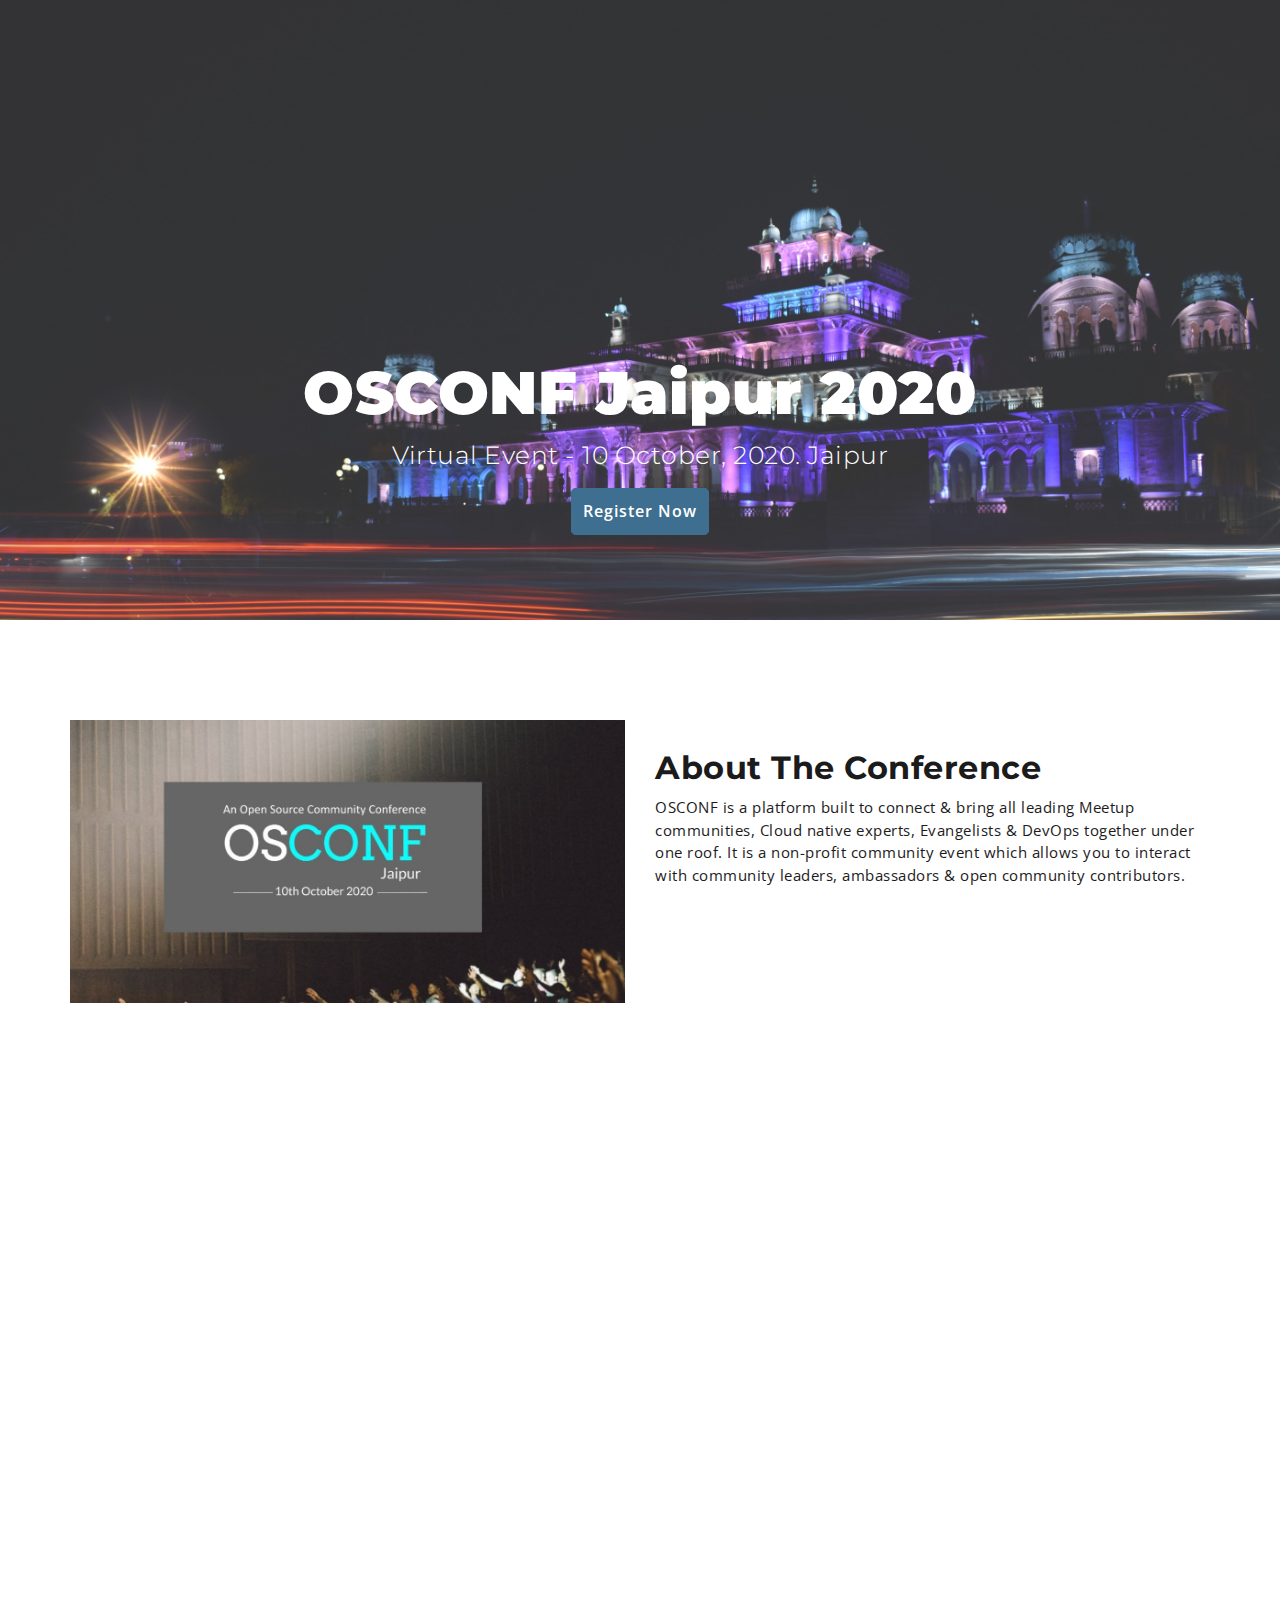
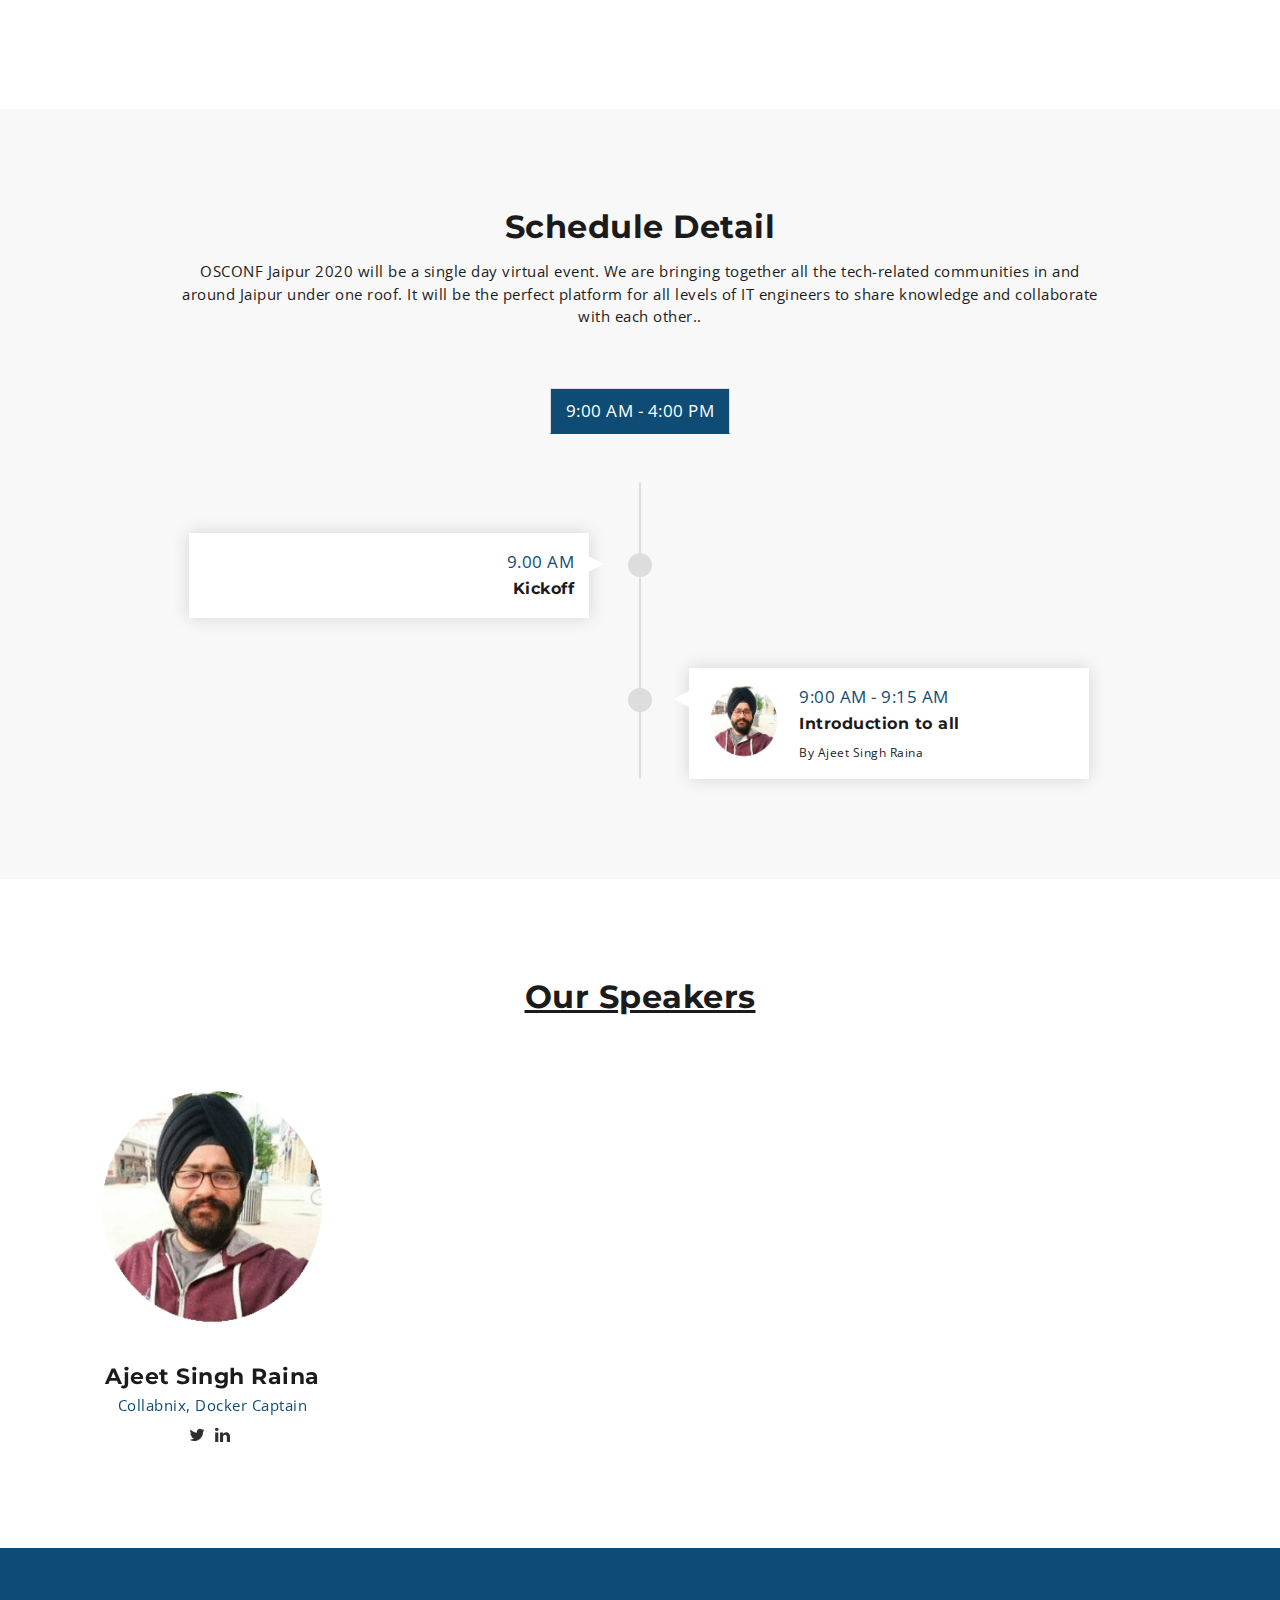
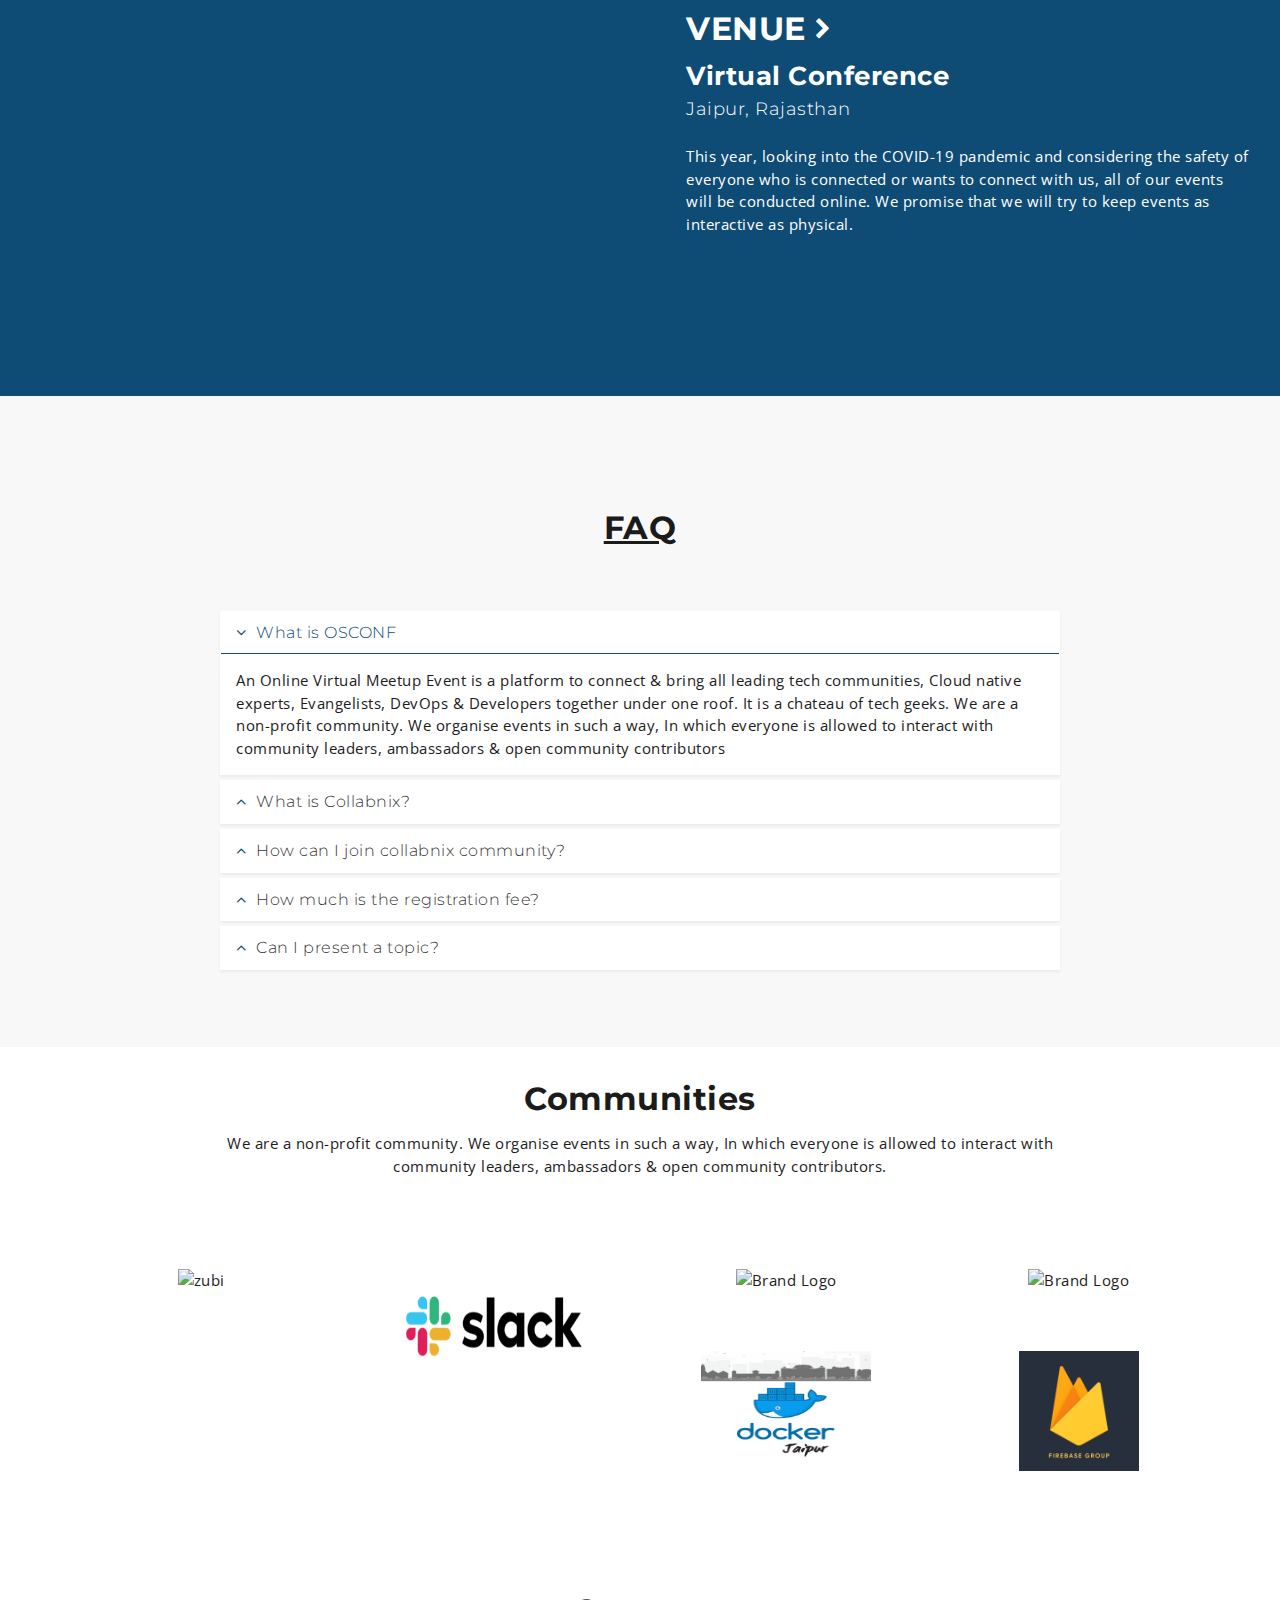
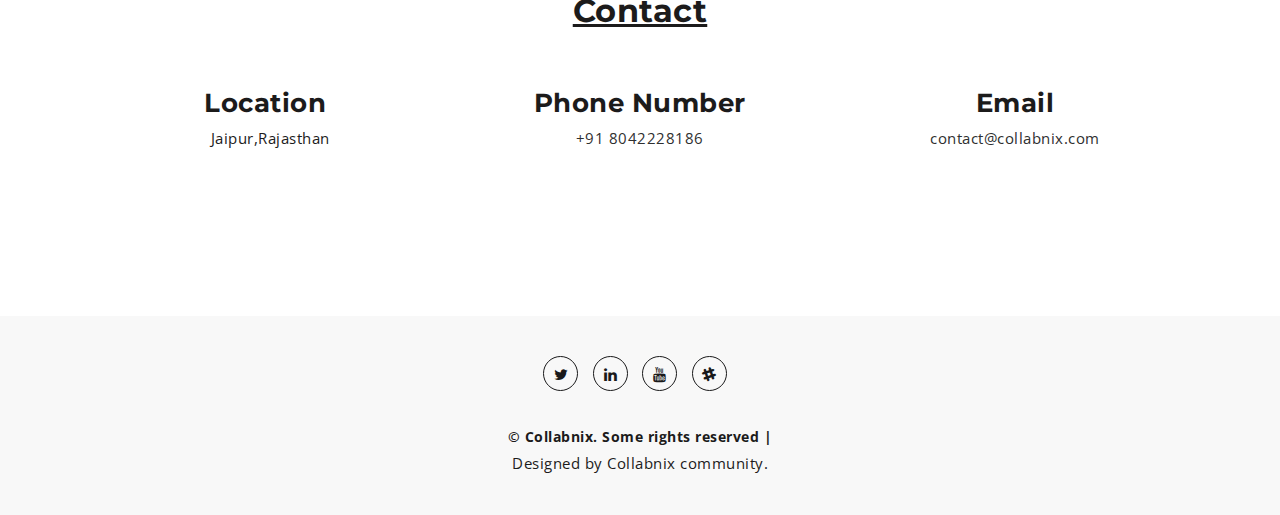
==== commit a3fba8dc: "firebase logo added" ====
--- a/index.html
+++ b/index.html
@@ -1,735 +1,741 @@
-<!DOCTYPE html>
-<html lang="en">
-
-<head>
-  <meta charset="utf-8">
-  <meta http-equiv="X-UA-Compatible" content="IE=edge">
-  <meta name="viewport" content="width=device-width, initial-scale=1">
-  <!-- The above 3 meta tags *must* come first in the head; any other head content must come *after* these tags -->
-  <title>OSCONF Jaipur 2020 - Powered by Collabnix Community</title>
-  <!-- Favicon -->
-  <link rel="shortcut icon" type="image/icon" href="assets/images/collabrix2-150x150.png" />
-  <!-- Font Awesome -->
-  <link href="https://maxcdn.bootstrapcdn.com/font-awesome/4.6.3/css/font-awesome.min.css" rel="stylesheet">
-  <!-- Bootstrap -->
-  <link href="assets/css/bootstrap.min.css" rel="stylesheet">
-  <!-- Slick slider -->
-  <link href="assets/css/slick.css" rel="stylesheet">
-  <!-- Theme color -->
-  <link id="switcher" href="assets/css/theme-color/default-theme.css" rel="stylesheet">
-
-  <!-- Main Style -->
-  <link href="style.css" rel="stylesheet">
-
-  <!-- Fonts -->
-
-  <!-- Open Sans for body font -->
-  <link href="https://fonts.googleapis.com/css?family=Open+Sans:300,400,400i,600,700,800" rel="stylesheet">
-  <!-- Montserrat for title -->
-  <link href="https://fonts.googleapis.com/css?family=Montserrat" rel="stylesheet">
-
-  <script src="https://ajax.googleapis.com/ajax/libs/jquery/3.5.1/jquery.min.js"></script>
-
-
-  <!-- HTML5 shim and Respond.js for IE8 support of HTML5 elements and media queries -->
-  <!-- WARNING: Respond.js doesn't work if you view the page via file:// -->
-  <!--[if lt IE 9]>
-      <script src="https://oss.maxcdn.com/html5shiv/3.7.2/html5shiv.min.js"></script>
-      <script src="https://oss.maxcdn.com/respond/1.4.2/respond.min.js"></script>
-    <![endif]-->
-</head>
-
-<body>
-
-  <!-- Start Header -->
-  <header id="mu-hero" class="" role="banner">
-    <!-- Start menu  -->
-    <nav class="navbar navbar-fixed-top navbar-default mu-navbar">
-      <div class="container">
-        <!-- Brand and toggle get grouped for better mobile display -->
-        <div class="navbar-header">
-          <button type="button" class="navbar-toggle collapsed" data-toggle="collapse" data-target="#bs-example-navbar-collapse-1" aria-expanded="false">
-            <span class="sr-only">Toggle navigation</span>
-            <span class="icon-bar"></span>
-            <span class="icon-bar"></span>
-            <span class="icon-bar"></span>
-          </button>
-
-          <!-- Logo -->
-          <a class="navbar-brand" href="index.html">
-            <img class="nav-image" src="assets/images/nav-logo.png" alt="nav logo">
-          </a>
-
-        </div>
-
-        <!-- Collect the nav links, forms, and other content for toggling -->
-        <div class="collapse navbar-collapse" id="bs-example-navbar-collapse-1">
-          <ul class="nav navbar-nav mu-menu navbar-right">
-            <li><a href="#mu-hero">Home</a></li>
-            <li><a href="#mu-about">About Us</a></li>
-            <li><a href="#mu-schedule">Schedule</a></li>
-            <li><a href="#mu-speakers">Speakers</a></li>
-            <!-- <li><a href="#mu-pricing">Price</a></li> -->
-            <li><a href="#mu-sponsors">Communities</a></li>
-            <!-- <li><a href="#mu-contact">Contact</a></li> -->
-          </ul>
-        </div><!-- /.navbar-collapse -->
-      </div><!-- /.container-fluid -->
-    </nav>
-    <!-- End menu -->
-
-    <div class="mu-hero-overlay">
-      <div class="container">
-        <div class="mu-hero-area">
-
-          <!-- Start hero featured area -->
-          <div class="mu-hero-featured-area">
-
-
-            <div class="mu-hero-featured-content">
-
-              <h1>OSCONF Jaipur 2020 </h1>
-              <h2>Virtual Event - 10 October, 2020. Jaipur</h2>
-              <!-- <p class="mu-event-date-line">19 - . New York, USA</p> -->
-              <!--  <button type="submit"  class="mu-send-msg-btn"><span>Register Now</span></button>-->
-              <a href="https://forms.gle/RzR4xqs52RtjnT9X8" class="send-msg-btn" role="button" target="_blank">Register Now </a>
-
-
-              <div class="mu-event-counter-area">
-                <div id="mu-event-counter">
-
-                </div>
-              </div>
-
-            </div>
-          </div>
-          <!-- End hero featured area -->
-
-        </div>
-      </div>
-    </div>
-  </header>
-  <!-- End Header -->
-
-  <!-- Start main content -->
-  <main role="main">
-    <!-- Start About -->
-    <section id="mu-about">
-      <div class="container">
-        <div class="row">
-          <div class="col-md-12">
-            <div class="mu-about-area">
-              <!-- Start Feature Content -->
-              <div class="row">
-                <div class="col-md-6">
-                  <div class="mu-about-left">
-                    <img class="" src="assets/images/osconf.png" alt="Men Speaker">
-                  </div>
-                </div>
-                <div class="col-md-6">
-                  <div class="mu-about-right">
-                    <h2>About The Conference</h2>
-                    <p>OSCONF is a platform built to connect & bring all leading Meetup communities, Cloud native experts, Evangelists & DevOps together under one roof. It is a non-profit community event which allows you to interact with community
-                      leaders, ambassadors & open community contributors.</p>
-
-                    <!-- <p>Lorem ipsum dolor sit amet, consectetur adipisicing elit. Delectus in accusamus qui sequi nisi, sint magni, ipsam, porro nesciunt id veritatis quaerat ipsum consequatur laborum, provident veniam quibusdam placeat quam?</p>
-
-										<p>Lorem ipsum dolor sit amet, consectetur adipisicing elit. Cupiditate perspiciatis magni omnis excepturi, cumque reiciendis.</p> -->
-                  </div>
-                </div>
-              </div>
-              <!-- End Feature Content -->
-
-            </div>
-          </div>
-        </div>
-      </div>
-    </section>
-    <!-- End About -->
-
-
-
-    <!-- Start Video -->
-    <section id="mu-video">
-      <div class="mu-video-overlay">
-        <div class="container">
-          <div class="row">
-            <div class="col-md-12">
-              <div class="mu-video-area">
-
-                <h2>Save the date!</h2>
-                <a class="mu-video-play-btn" href="https://youtu.be/RVToPqD5VIA" target="_blank"><i class="fa fa-play" aria-hidden="true"></i></a>
-              </div>
-            </div>
-          </div>
-        </div>
-      </div>
-
-      <!-- Start Video content -->
-      <div class="mu-video-content">
-
-        <div class="mu-video-iframe-area">
-					<a class="mu-video-close-btn" href="#"><i class="fa fa-times" aria-hidden="true"></i></a>
-          <iframe width="560" height="315" src="https://www.youtube.com/embed/RVToPqD5VIA" frameborder="0" allowfullscreen></iframe>
-				</div>
-      </div>
-      <!-- End Video content -->
-
-    </section>
-    <!-- End Video -->
-
-    <!-- Start Schedule  -->
-    <section id="mu-schedule">
-      <div class="container">
-        <div class="row">
-          <div class="colo-md-12">
-            <div class="mu-schedule-area">
-
-              <div class="mu-title-area">
-                <h2 class="mu-title">Schedule Detail</h2>
-                <p>OSCONF Jaipur 2020 will be a single day virtual event. We are bringing together all the tech-related communities in and around Jaipur under one roof. It will be the perfect platform for all levels of IT engineers to share knowledge
-                  and collaborate with each other..</p>
-              </div>
-
-              <div class="mu-schedule-content-area">
-                <!-- Nav tabs -->
-                <ul class="nav nav-tabs mu-schedule-menu" role="tablist">
-                  <li role="presentation" class="active"><a href="#first-day" aria-controls="first-day" role="tab" data-toggle="tab">9:00 AM - 4:00 PM</a></li>
-
-                </ul>
-
-                <!-- Tab panes -->
-                <div class="tab-content mu-schedule-content">
-                  <div role="tabpanel" class="tab-pane fade mu-event-timeline in active" id="first-day">
-                    <ul>
-                      <li>
-                        <div class="mu-single-event">
-                          <p class="mu-event-time">9.00 AM</p>
-                          <h3>Kickoff</h3>
-                        </div>
-                      </li>
-                      <li>
-                        <div class="mu-single-event">
-                          <img src="assets/images/ajeet.png" alt="event speaker">
-                          <p class="mu-event-time"> 9:00 AM - 9:15 AM</p>
-                          <h3>Introduction to all</h3>
-                          <span>By Ajeet Singh Raina</span>
-                        </div>
-                      </li>
-                      <li>
-                        <div class="mu-single-event">
-                          <img src="assets/images/speaker-2.jpg" alt="event speaker">
-                          <p class="mu-event-time">11.00 AM</p>
-                          <h3>Presenting Work with Confidence</h3>
-                          <span>By Sarah Dransner</span>
-                        </div>
-                      </li>
-                      <li>
-                        <div class="mu-single-event">
-                          <img src="assets/images/speaker-3.jpg" alt="event speaker">
-                          <p class="mu-event-time">12.00 AM</p>
-                          <h3>Keynote on UX & UI Design</h3>
-                          <span>By Ned Stark</span>
-                        </div>
-                      </li>
-                      <li>
-                        <div class="mu-single-event">
-                          <p class="mu-event-time">1.00 PM</p>
-                          <h3>The End</h3>
-                        </div>
-                      </li>
-                    </ul>
-                  </div>
-
-
-                </div>
-
-              </div>
-
-            </div>
-          </div>
-        </div>
-      </div>
-    </section>
-    <!-- End Schedule -->
-
-    <!-- Start Speakers -->
-    <section id="mu-speakers">
-      <div class="container">
-        <div class="row">
-          <div class="col-md-12">
-            <div class="mu-speakers-area">
-
-              <div class="mu-title-area">
-                <h2 class="mu-title title-head">Our Speakers</h2>
-                <p> </p>
-              </div>
-
-              <!-- Start Speakers Content -->
-              <div class="mu-speakers-content">
-
-                <div class="mu-speakers-slider">
-
-                  <!-- Start single speaker -->
-                  <div class="mu-single-speakers">
-                    <img src="assets/images/ajeet.png" alt="speaker img">
-                    <div class="mu-single-speakers-info">
-                      <h3>Ajeet Singh Raina</h3>
-                      <p>Collabnix, Docker Captain</p>
-                      <ul class="mu-single-speakers-social">
-
-                        <li><a href="https://twitter.com/ajeetsraina"><i class="fa fa-twitter"></i></a></li>
-                        <li><a href="https://www.linkedin.com/in/ajeetsraina/"><i class="fa fa-linkedin"></i></a></li>
-                      </ul>
-                    </div>
-                  </div>
-                  <!-- End single speaker -->
-
-                  <!-- Start single speaker -->
-                  <div class="mu-single-speakers">
-                    <img src="assets/images/speaker-2.jpg" alt="speaker img">
-                    <div class="mu-single-speakers-info">
-                      <h3>Sarah Dransner</h3>
-                      <p>Business Consultant</p>
-                      <ul class="mu-single-speakers-social">
-
-                        <li><a href="#"><i class="fa fa-twitter"></i></a></li>
-                        <li><a href="#"><i class="fa fa-linkedin"></i></a></li>
-                      </ul>
-                    </div>
-                  </div>
-                  <!-- End single speaker -->
-
-
-                  <!-- Start single speaker -->
-                  <div class="mu-single-speakers">
-                    <img src="assets/images/speaker-3.jpg" alt="speaker img">
-                    <div class="mu-single-speakers-info">
-                      <h3>Ned Stark</h3>
-                      <p>UI/UX Specialist</p>
-                      <ul class="mu-single-speakers-social">
-
-                        <li><a href="#"><i class="fa fa-twitter"></i></a></li>
-                        <li><a href="#"><i class="fa fa-linkedin"></i></a></li>
-                      </ul>
-                    </div>
-                  </div>
-                  <!-- End single speaker -->
-
-
-                  <!-- Start single speaker -->
-                  <div class="mu-single-speakers">
-                    <img src="assets/images/speaker-4.jpg" alt="speaker img">
-                    <div class="mu-single-speakers-info">
-                      <h3>Varshit Agarwal </h3>
-                      <p>DevOps Engineer</p>
-                      <ul class="mu-single-speakers-social">
-
-                        <li><a href="#"><i class="fa fa-twitter"></i></a></li>
-                        <li><a href="#"><i class="fa fa-linkedin"></i></a></li>
-                      </ul>
-                    </div>
-                  </div>
-                  <!-- End single speaker -->
-
-                  <!-- Start single speaker -->
-                  <div class="mu-single-speakers">
-                    <img src="assets/images/speaker-1.jpg" alt="speaker img">
-                    <div class="mu-single-speakers-info">
-                      <h3>Karl Groves</h3>
-                      <p>Digital Artist</p>
-                      <ul class="mu-single-speakers-social">
-
-                        <li><a href="#"><i class="fa fa-twitter"></i></a></li>
-                        <li><a href="#"><i class="fa fa-linkedin"></i></a></li>
-                      </ul>
-                    </div>
-                  </div>
-                  <!-- End single speaker -->
-
-                  <!-- Start single speaker -->
-                  <div class="mu-single-speakers">
-                    <img src="assets/images/speaker-2.jpg" alt="speaker img">
-                    <div class="mu-single-speakers-info">
-                      <h3>Sarah Dransner</h3>
-                      <p>Business Consultant</p>
-                      <ul class="mu-single-speakers-social">
-
-                        <li><a href="#"><i class="fa fa-twitter"></i></a></li>
-                        <li><a href="#"><i class="fa fa-linkedin"></i></a></li>
-                      </ul>
-                    </div>
-                  </div>
-                  <!-- End single speaker -->
-
-
-                  <!-- Start single speaker -->
-                  <div class="mu-single-speakers">
-                    <img src="assets/images/speaker-3.jpg" alt="speaker img">
-                    <div class="mu-single-speakers-info">
-                      <h3>Ned Stark</h3>
-                      <p>UI/UX Specialist</p>
-                      <ul class="mu-single-speakers-social">
-
-                        <li><a href="#"><i class="fa fa-twitter"></i></a></li>
-                        <li><a href="#"><i class="fa fa-linkedin"></i></a></li>
-                      </ul>
-                    </div>
-                  </div>
-                  <!-- End single speaker -->
-
-
-                  <!-- Start single speaker -->
-                  <div class="mu-single-speakers">
-                    <img src="assets/images/speaker-4.jpg" alt="speaker img">
-                    <div class="mu-single-speakers-info">
-                      <h3>Michaela Lehr </h3>
-                      <p>Digital Marketer</p>
-                      <ul class="mu-single-speakers-social">
-
-                        <li><a href="#"><i class="fa fa-twitter"></i></a></li>
-                        <li><a href="#"><i class="fa fa-linkedin"></i></a></li>
-                      </ul>
-                    </div>
-                  </div>
-                  <!-- End single speaker -->
-                </div>
-              </div>
-              <!-- End Speakers Content -->
-
-            </div>
-          </div>
-        </div>
-      </div>
-    </section>
-    <!-- End Speakers -->
-
-    <!-- Start Venue -->
-    <section id="mu-venue">
-      <div class="mu-venue-area">
-        <div class="row">
-
-          <div class="col-md-6">
-            <div class="mu-venue-map">
-              <iframe
-                src="https://www.google.com/maps/embed?pb=!1m18!1m12!1m3!1d227748.38256195097!2d75.6504695008812!3d26.885447918213917!2m3!1f0!2f0!3f0!3m2!1i1024!2i768!4f13.1!3m3!1m2!1s0x396c4adf4c57e281%3A0xce1c63a0cf22e09!2sJaipur%2C%20Rajasthan!5e0!3m2!1sen!2sin!4v1597979663166!5m2!1sen!2sin"
-                width="600" height="450" frameborder="0" style="border:0;" allowfullscreen="" aria-hidden="false" tabindex="0"></iframe>
-            </div>
-          </div>
-
-          <div class="col-md-6">
-            <div class="mu-venue-address">
-              <h2>VENUE <i class="fa fa-chevron-right" aria-hidden="true"></i></h2>
-              <h3>Virtual Conference </h3>
-              <h4>Jaipur, Rajasthan</h4>
-              <p> This year, looking into the COVID-19 pandemic and considering the safety of everyone who is connected or wants to connect with us, all of our events will be conducted online. We promise that we will try to keep events as interactive
-                as physical.</p>
-            </div>
-          </div>
-
-        </div>
-      </div>
-    </section>
-    <!-- End Venue -->
-
-
-    <!-- Start FAQ -->
-    <section id="mu-faq">
-      <div class="container">
-        <div class="row">
-          <div class="col-md-12">
-            <div class="mu-faq-area">
-
-              <div class="mu-title-area">
-                <h2 class="mu-title title-head">FAQ</h2>
-                <p></p>
-              </div>
-
-              <div class="mu-faq-content">
-
-                <div class="panel-group" id="accordion">
-
-                  <div class="panel panel-default">
-                    <div class="panel-heading">
-                      <h4 class="panel-title">
-                        <a data-toggle="collapse" data-parent="#accordion" href="#collapseOne" aria-expanded="true">
-                          <span class="fa fa-angle-down"></span> What is OSCONF
-                        </a>
-                      </h4>
-                    </div>
-                    <div id="collapseOne" class="panel-collapse collapse in">
-                      <div class="panel-body">
-                        An Online Virtual Meetup Event is a platform to connect & bring all leading tech communities, Cloud native experts, Evangelists, DevOps & Developers together under one roof. It is a chateau of tech geeks. We are a non-profit
-                        community. We organise events in such a way, In which everyone is allowed to interact with community leaders, ambassadors & open community contributors
-                      </div>
-                    </div>
-                  </div>
-
-                  <div class="panel panel-default">
-                    <div class="panel-heading">
-                      <h4 class="panel-title">
-                        <a data-toggle="collapse" data-parent="#accordion" href="#collapseTwo">
-                          <span class="fa fa-angle-up"></span> What is Collabnix?
-                        </a>
-                      </h4>
-                    </div>
-                    <div id="collapseTwo" class="panel-collapse collapse">
-                      <div class="panel-body">
-                        Collabnix is a home for millions of DevOps Engineers who want to kick start their career in Docker, Kubernetes & Cloud Native apps.
-                      </div>
-                    </div>
-                  </div>
-
-                  <div class="panel panel-default">
-                    <div class="panel-heading">
-                      <h4 class="panel-title">
-                        <a data-toggle="collapse" data-parent="#accordion" href="#collapseThree">
-                          <span class="fa fa-angle-up"></span> How can I join collabnix community?
-                        </a>
-                      </h4>
-                    </div>
-                    <div id="collapseThree" class="panel-collapse collapse">
-                      <div class="panel-body">
-                        Visit https://collabnix.com and join our slack channel.
-                      </div>
-                    </div>
-                  </div>
-
-                  <div class="panel panel-default">
-                    <div class="panel-heading">
-                      <h4 class="panel-title">
-                        <a data-toggle="collapse" data-parent="#accordion" href="#collapseFour">
-                          <span class="fa fa-angle-up"></span> How much is the registration fee?
-                        </a>
-                      </h4>
-                    </div>
-                    <div id="collapseFour" class="panel-collapse collapse">
-                      <div class="panel-body">
-                        OSCONF is a free event.
-                      </div>
-                    </div>
-                  </div>
-
-                  <div class="panel panel-default">
-                    <div class="panel-heading">
-                      <h4 class="panel-title">
-                        <a data-toggle="collapse" data-parent="#accordion" href="#collapseFive">
-                          <span class="fa fa-angle-up"></span> Can I present a topic?
-                        </a>
-                      </h4>
-                    </div>
-                    <div id="collapseFive" class="panel-collapse collapse">
-                      <div class="panel-body">
-                        Yes, CFP start Soon ! Stay Tuned !!
-                      </div>
-                    </div>
-                  </div>
-
-
-                </div>
-              </div>
-
-            </div>
-          </div>
-        </div>
-      </div>
-    </section>
-    <!-- End FAQ -->
-
-    <!-- Start Sponsors -->
-    <section id="mu-sponsors">
-      <div class="container">
-        <div class="row">
-          <div class="col-md-12">
-            <div class="mu-sponsors-area">
-
-              <div class="mu-title-area">
-                <h2 class="mu-title">Communities</h2>
-                <p>We are a non-profit community. We organise events in such a way, In which everyone is allowed to interact with community leaders, ambassadors & open community contributors.</p>
-              </div>
-
-              <!-- Start communites  brand logo -->
-              <div class="mu-sponsors-content">
-                <div class="row">
-
-                  <div class="col-md-2 col-sm-4 col-xs-4">
-                    <div class="mu-sponsors-single">
-                      <img src="assets/images/docker-grp.png" alt="Brand Logo">
-                    </div>
-                  </div>
-
-                  <div class="col-md-2 col-sm-4 col-xs-4">
-                    <div class="mu-sponsors-single">
-                      <img src="assets/images/Slack.png" alt="Brand Logo">
-                    </div>
-                  </div>
-
-                  <div class="col-md-2 col-sm-4 col-xs-4">
-                    <div class="mu-sponsors-single">
-                      <img src="assets/images/sponsor-logo-3.png" alt="Brand Logo">
-                    </div>
-                  </div>
-
-                  <div class="col-md-2 col-sm-4 col-xs-4">
-                    <div class="mu-sponsors-single">
-                      <img src="assets/images/sponsor-logo-4.png" alt="Brand Logo">
-                    </div>
-                  </div>
-
-                  <div class="col-md-2 col-sm-4 col-xs-4">
-                    <div class="mu-sponsors-single">
-                      <img src="assets/images/sponsor-logo-5.png" alt="Brand Logo">
-                    </div>
-                  </div>
-
-                  <div class="col-md-2 col-sm-4 col-xs-4">
-                    <div class="mu-sponsors-single">
-                      <img src="assets/images/sponsor-logo-6.png" alt="Brand Logo">
-                    </div>
-                  </div>
-
-                  <div class="col-md-2 col-sm-4 col-xs-4">
-                    <div class="mu-sponsors-single">
-                      <img src="assets/images/sponsor-logo-7.png" alt="Brand Logo">
-                    </div>
-                  </div>
-
-                  <div class="col-md-2 col-sm-4 col-xs-4">
-                    <div class="mu-sponsors-single">
-                      <img src="assets/images/sponsor-logo-8.png" alt="Brand Logo">
-                    </div>
-                  </div>
-
-                  <div class="col-md-2 col-sm-4 col-xs-4">
-                    <div class="mu-sponsors-single">
-                      <img src="assets/images/sponsor-logo-9.png" alt="Brand Logo">
-                    </div>
-                  </div>
-
-                  <div class="col-md-2 col-sm-4 col-xs-4">
-                    <div class="mu-sponsors-single">
-                      <img src="assets/images/sponsor-logo-1.png" alt="Brand Logo">
-                    </div>
-                  </div>
-
-                  <div class="col-md-2 col-sm-4 col-xs-4">
-                    <div class="mu-sponsors-single">
-                      <img src="assets/images/sponsor-logo-2.png" alt="Brand Logo">
-                    </div>
-                  </div>
-
-                  <div class="col-md-2 col-sm-4 col-xs-4">
-                    <div class="mu-sponsors-single">
-                      <img src="assets/images/sponsor-logo-3.png" alt="Brand Logo">
-                    </div>
-                  </div>
-
-                </div>
-              </div>
-              <!-- End spnonsors brand logo -->
-
-            </div>
-          </div>
-        </div>
-      </div>
-    </section>
-    <!-- End Sponsors -->
-
-
-    <!-- Start Contact -->
-    <section id="mu-contact">
-      <div class="container">
-        <div class="row">
-          <div class="col-md-12">
-            <div class="mu-contact-area">
-
-              <div class="mu-title-area">
-                <h2 class="mu-heading-title title-head">Contact</h2>
-              </div>
-              <div class="mu-contact-content">
-                <div class="row">
-                  <div class="col-md-4">
-                    <div class="contact-address">
-                      <i class="ion-ios-location-outline"></i>
-                      <h3>Location</h3>
-                      <address>Jaipur,Rajasthan</address>
-                    </div>
-                  </div>
-
-                  <div class="col-md-4">
-                    <div class="contact-phone">
-                      <i class="ion-ios-telephone-outline"></i>
-                      <h3>Phone Number</h3>
-                      <p><a href="tel:+918042228186" target="_blank">+91 8042228186</a></p>
-                    </div>
-                  </div>
-
-                  <div class="col-md-4">
-                    <div class="contact-email">
-                      <i class="ion-ios-email-outline"></i>
-                      <h3>Email</h3>
-                      <p><a href="mailto:contact@collabnix.com" target="_blank">contact@collabnix.com</a></p>
-                    </div>
-                  </div>
-
-                </div>
-
-              </div>
-            </div>
-          </div>
-        </div>
-      </div>
-    </section>
-
-
-
-    <!-- End Contact -->
-
-  </main>
-
-  <!-- End main content -->
-
-
-  <!-- Start footer -->
-  <footer id="mu-footer" role="contentinfo">
-    <div class="container">
-      <div class="mu-footer-area">
-        <div class="mu-footer-top">
-          <div class="mu-social-media">
-            <a href="https://twitter.com/osconfevent" target="_blank"><i class="fa fa-twitter"></i></a>
-            <a href="https://www.linkedin.com/company/collabnix/" target="_blank"><i class="fa fa-linkedin"></i></a>
-            <a href="https://youtu.be/RVToPqD5VIA" target="_blank"><i class="fa fa-youtube"></i></a>
-            <a href="https://collabnix.com" target="_blank"><i class="fa fa-slack"></i></a>
-          </div>
-        </div>
-        <div class="mu-footer-bottom">
-          <p class="mu-copy-right"><strong>&copy; Collabnix. Some rights reserved |</strong> Designed by Mahima Khandelwal, Varshit Agarwal </p>
-          <p> </p>
-        </div>
-      </div>
-    </div>
-
-  </footer>
-  <!-- End footer -->
-
-
-
-  <!-- jQuery library -->
-  <!-- Include all compiled plugins (below), or include individual files as needed -->
-  <!-- Bootstrap -->
-  <script src="assets/js/bootstrap.min.js"></script>
-  <!-- Slick slider -->
-  <script type="text/javascript" src="assets/js/slick.min.js"></script>
-  <!-- Event Counter -->
-  <script type="text/javascript" src="assets/js/jquery.countdown.js"></script>
-  <!-- Ajax contact form  -->
-  <script type="text/javascript" src="assets/js/app.js"></script>
-  <!-- Custom js -->
-  <script type="text/javascript" src="assets/js/custom.js"></script>
-
-
-
-
-</body>
-
-</html>
+<!DOCTYPE html>
+<html lang="en">
+
+<head>
+  <meta charset="utf-8">
+  <meta http-equiv="X-UA-Compatible" content="IE=edge">
+  <meta name="viewport" content="width=device-width, initial-scale=1">
+  <!-- The above 3 meta tags *must* come first in the head; any other head content must come *after* these tags -->
+  <title>OSCONF Jaipur 2020 - Powered by Collabnix Community</title>
+  <!-- Favicon -->
+  <link rel="shortcut icon" type="image/icon" href="assets/images/collabrix2-150x150.png" />
+  <!-- Font Awesome -->
+  <link href="https://maxcdn.bootstrapcdn.com/font-awesome/4.6.3/css/font-awesome.min.css" rel="stylesheet">
+  <!-- Bootstrap -->
+  <link href="assets/css/bootstrap.min.css" rel="stylesheet">
+  <!-- Slick slider -->
+  <link href="assets/css/slick.css" rel="stylesheet">
+  <!-- Theme color -->
+  <link id="switcher" href="assets/css/theme-color/default-theme.css" rel="stylesheet">
+
+  <!-- Main Style -->
+  <link href="style.css" rel="stylesheet">
+
+  <!-- Fonts -->
+
+  <!-- Open Sans for body font -->
+  <link href="https://fonts.googleapis.com/css?family=Open+Sans:300,400,400i,600,700,800" rel="stylesheet">
+  <!-- Montserrat for title -->
+  <link href="https://fonts.googleapis.com/css?family=Montserrat" rel="stylesheet">
+
+  <script src="https://ajax.googleapis.com/ajax/libs/jquery/3.5.1/jquery.min.js"></script>
+
+
+  <!-- HTML5 shim and Respond.js for IE8 support of HTML5 elements and media queries -->
+  <!-- WARNING: Respond.js doesn't work if you view the page via file:// -->
+  <!--[if lt IE 9]>
+      <script src="https://oss.maxcdn.com/html5shiv/3.7.2/html5shiv.min.js"></script>
+      <script src="https://oss.maxcdn.com/respond/1.4.2/respond.min.js"></script>
+    <![endif]-->
+</head>
+
+<body>
+
+  <!-- Start Header -->
+  <header id="mu-hero" class="" role="banner">
+    <!-- Start menu  -->
+    <nav class="navbar navbar-fixed-top navbar-default mu-navbar">
+      <div class="container">
+        <!-- Brand and toggle get grouped for better mobile display -->
+        <div class="navbar-header">
+          <button type="button" class="navbar-toggle collapsed" data-toggle="collapse" data-target="#bs-example-navbar-collapse-1" aria-expanded="false">
+            <span class="sr-only">Toggle navigation</span>
+            <span class="icon-bar"></span>
+            <span class="icon-bar"></span>
+            <span class="icon-bar"></span>
+          </button>
+
+          <!-- Logo -->
+          <a class="navbar-brand" href="index.html">
+            <img class="nav-image" src="assets/images/nav-logo.png" alt="nav logo">
+          </a>
+
+        </div>
+
+        <!-- Collect the nav links, forms, and other content for toggling -->
+        <div class="collapse navbar-collapse" id="bs-example-navbar-collapse-1">
+          <ul class="nav navbar-nav mu-menu navbar-right">
+            <li><a href="#mu-hero">Home</a></li>
+            <li><a href="#mu-about">About Us</a></li>
+            <li><a href="#mu-schedule">Schedule</a></li>
+            <li><a href="#mu-speakers">Speakers</a></li>
+            <!-- <li><a href="#mu-pricing">Price</a></li> -->
+            <li><a href="#mu-sponsors">Communities</a></li>
+            <!-- <li><a href="#mu-contact">Contact</a></li> -->
+          </ul>
+        </div><!-- /.navbar-collapse -->
+      </div><!-- /.container-fluid -->
+    </nav>
+    <!-- End menu -->
+
+    <div class="mu-hero-overlay">
+      <div class="container">
+        <div class="mu-hero-area">
+
+          <!-- Start hero featured area -->
+          <div class="mu-hero-featured-area">
+
+
+            <div class="mu-hero-featured-content">
+
+              <h1>OSCONF Jaipur 2020 </h1>
+              <h2>Virtual Event - 10 October, 2020. Jaipur</h2>
+              <!-- <p class="mu-event-date-line">19 - . New York, USA</p> -->
+              <!--  <button type="submit"  class="mu-send-msg-btn"><span>Register Now</span></button>-->
+              <a href="https://forms.gle/RzR4xqs52RtjnT9X8" class="send-msg-btn" role="button" target="_blank">Register Now </a>
+
+
+              <div class="mu-event-counter-area">
+                <div id="mu-event-counter">
+
+                </div>
+              </div>
+
+            </div>
+          </div>
+          <!-- End hero featured area -->
+
+        </div>
+      </div>
+    </div>
+  </header>
+  <!-- End Header -->
+
+  <!-- Start main content -->
+  <main role="main">
+    <!-- Start About -->
+    <section id="mu-about">
+      <div class="container">
+        <div class="row">
+          <div class="col-md-12">
+            <div class="mu-about-area">
+              <!-- Start Feature Content -->
+              <div class="row">
+                <div class="col-md-6">
+                  <div class="mu-about-left">
+                    <img class="" src="assets/images/osconf.png" alt="Men Speaker">
+                  </div>
+                </div>
+                <div class="col-md-6">
+                  <div class="mu-about-right">
+                    <h2>About The Conference</h2>
+                    <p>OSCONF is a platform built to connect & bring all leading Meetup communities, Cloud native experts, Evangelists & DevOps together under one roof. It is a non-profit community event which allows you to interact with community
+                      leaders, ambassadors & open community contributors.</p>
+
+                    <!-- <p>Lorem ipsum dolor sit amet, consectetur adipisicing elit. Delectus in accusamus qui sequi nisi, sint magni, ipsam, porro nesciunt id veritatis quaerat ipsum consequatur laborum, provident veniam quibusdam placeat quam?</p>
+
+										<p>Lorem ipsum dolor sit amet, consectetur adipisicing elit. Cupiditate perspiciatis magni omnis excepturi, cumque reiciendis.</p> -->
+                  </div>
+                </div>
+              </div>
+              <!-- End Feature Content -->
+
+            </div>
+          </div>
+        </div>
+      </div>
+    </section>
+    <!-- End About -->
+
+
+
+    <!-- Start Video -->
+    <section id="mu-video">
+      <div class="mu-video-overlay">
+        <div class="container">
+          <div class="row">
+            <div class="col-md-12">
+              <div class="mu-video-area">
+
+                <h2>Save the date!</h2>
+                <a class="mu-video-play-btn" href="https://youtu.be/RVToPqD5VIA" target="_blank"><i class="fa fa-play" aria-hidden="true"></i></a>
+              </div>
+            </div>
+          </div>
+        </div>
+      </div>
+
+      <!-- Start Video content -->
+      <div class="mu-video-content">
+
+        <div class="mu-video-iframe-area">
+					<a class="mu-video-close-btn" href="#"><i class="fa fa-times" aria-hidden="true"></i></a>
+          <iframe width="560" height="315" src="https://www.youtube.com/embed/RVToPqD5VIA" frameborder="0" allowfullscreen></iframe>
+				</div>
+      </div>
+      <!-- End Video content -->
+
+    </section>
+    <!-- End Video -->
+
+    <!-- Start Schedule  -->
+    <section id="mu-schedule">
+      <div class="container">
+        <div class="row">
+          <div class="colo-md-12">
+            <div class="mu-schedule-area">
+
+              <div class="mu-title-area">
+                <h2 class="mu-title">Schedule Detail</h2>
+                <p>OSCONF Jaipur 2020 will be a single day virtual event. We are bringing together all the tech-related communities in and around Jaipur under one roof. It will be the perfect platform for all levels of IT engineers to share knowledge
+                  and collaborate with each other..</p>
+              </div>
+
+              <div class="mu-schedule-content-area">
+                <!-- Nav tabs -->
+                <ul class="nav nav-tabs mu-schedule-menu" role="tablist">
+                  <li role="presentation" class="active"><a href="#first-day" aria-controls="first-day" role="tab" data-toggle="tab">9:00 AM - 4:00 PM</a></li>
+
+                </ul>
+
+                <!-- Tab panes -->
+                <div class="tab-content mu-schedule-content">
+                  <div role="tabpanel" class="tab-pane fade mu-event-timeline in active" id="first-day">
+                    <ul>
+                      <li>
+                        <div class="mu-single-event">
+                          <p class="mu-event-time">9.00 AM</p>
+                          <h3>Kickoff</h3>
+                        </div>
+                      </li>
+                      <li>
+                        <div class="mu-single-event">
+                          <img src="assets/images/ajeet.png" alt="event speaker">
+                          <p class="mu-event-time"> 9:00 AM - 9:15 AM</p>
+                          <h3>Introduction to all</h3>
+                          <span>By Ajeet Singh Raina</span>
+                        </div>
+                      </li>
+                      <!-- <li>
+                        <div class="mu-single-event">
+                          <img src="assets/images/speaker-2.jpg" alt="event speaker">
+                          <p class="mu-event-time">11.00 AM</p>
+                          <h3>Presenting Work with Confidence</h3>
+                          <span>By Sarah Dransner</span>
+                        </div>
+                      </li>
+                      <li>
+                        <div class="mu-single-event">
+                          <img src="assets/images/speaker-3.jpg" alt="event speaker">
+                          <p class="mu-event-time">12.00 AM</p>
+                          <h3>Keynote on UX & UI Design</h3>
+                          <span>By Ned Stark</span>
+                        </div>
+                      </li>
+                      <li>
+                        <div class="mu-single-event">
+                          <p class="mu-event-time">1.00 PM</p>
+                          <h3>The End</h3>
+                        </div>
+                      </li> -->
+                    </ul>
+                  </div>
+
+
+                </div>
+
+              </div>
+
+            </div>
+          </div>
+        </div>
+      </div>
+    </section>
+    <!-- End Schedule -->
+
+    <!-- Start Speakers -->
+    <section id="mu-speakers">
+      <div class="container">
+        <div class="row">
+          <div class="col-md-12">
+            <div class="mu-speakers-area">
+
+              <div class="mu-title-area">
+                <h2 class="mu-title title-head">Our Speakers</h2>
+                <p> </p>
+              </div>
+
+              <!-- Start Speakers Content -->
+              <div class="mu-speakers-content">
+
+                <div class="mu-speakers-slider">
+
+                  <!-- Start single speaker -->
+                  <div class="mu-single-speakers">
+                    <img src="assets/images/ajeet.png" alt="speaker img">
+                    <div class="mu-single-speakers-info">
+                      <h3>Ajeet Singh Raina</h3>
+                      <p>Collabnix, Docker Captain</p>
+                      <ul class="mu-single-speakers-social">
+
+                        <li><a href="https://twitter.com/ajeetsraina"><i class="fa fa-twitter"></i></a></li>
+                        <li><a href="https://www.linkedin.com/in/ajeetsraina/"><i class="fa fa-linkedin"></i></a></li>
+                      </ul>
+                    </div>
+                  </div>
+                  <!-- End single speaker -->
+
+                  <!-- Start single speaker -->
+                  <!-- <div class="mu-single-speakers">
+                    <img src="assets/images/speaker-2.jpg" alt="speaker img">
+                    <div class="mu-single-speakers-info">
+                      <h3>Sarah Dransner</h3>
+                      <p>Business Consultant</p>
+                      <ul class="mu-single-speakers-social">
+
+                        <li><a href="#"><i class="fa fa-twitter"></i></a></li>
+                        <li><a href="#"><i class="fa fa-linkedin"></i></a></li>
+                      </ul>
+                    </div>
+                  </div> -->
+                  <!-- End single speaker -->
+
+
+                  <!-- Start single speaker -->
+                  <!-- <div class="mu-single-speakers">
+                    <img src="assets/images/speaker-3.jpg" alt="speaker img">
+                    <div class="mu-single-speakers-info">
+                      <h3>Ned Stark</h3>
+                      <p>UI/UX Specialist</p>
+                      <ul class="mu-single-speakers-social">
+
+                        <li><a href="#"><i class="fa fa-twitter"></i></a></li>
+                        <li><a href="#"><i class="fa fa-linkedin"></i></a></li>
+                      </ul>
+                    </div>
+                  </div> -->
+                  <!-- End single speaker -->
+
+
+                  <!-- Start single speaker -->
+                  <!-- <div class="mu-single-speakers">
+                    <img src="assets/images/speaker-4.jpg" alt="speaker img">
+                    <div class="mu-single-speakers-info">
+                      <h3>Varshit Agarwal </h3>
+                      <p>DevOps Engineer</p>
+                      <ul class="mu-single-speakers-social">
+
+                        <li><a href="#"><i class="fa fa-twitter"></i></a></li>
+                        <li><a href="#"><i class="fa fa-linkedin"></i></a></li>
+                      </ul>
+                    </div>
+                  </div> -->
+                  <!-- End single speaker -->
+
+                  <!-- Start single speaker -->
+                  <!-- <div class="mu-single-speakers">
+                    <img src="assets/images/speaker-1.jpg" alt="speaker img">
+                    <div class="mu-single-speakers-info">
+                      <h3>Karl Groves</h3>
+                      <p>Digital Artist</p>
+                      <ul class="mu-single-speakers-social">
+
+                        <li><a href="#"><i class="fa fa-twitter"></i></a></li>
+                        <li><a href="#"><i class="fa fa-linkedin"></i></a></li>
+                      </ul>
+                    </div>
+                  </div> -->
+                  <!-- End single speaker -->
+
+                  <!-- Start single speaker -->
+                  <!-- <div class="mu-single-speakers">
+                    <img src="assets/images/speaker-2.jpg" alt="speaker img">
+                    <div class="mu-single-speakers-info">
+                      <h3>Sarah Dransner</h3>
+                      <p>Business Consultant</p>
+                      <ul class="mu-single-speakers-social">
+
+                        <li><a href="#"><i class="fa fa-twitter"></i></a></li>
+                        <li><a href="#"><i class="fa fa-linkedin"></i></a></li>
+                      </ul>
+                    </div>
+                  </div> -->
+                  <!-- End single speaker -->
+
+
+                  <!-- Start single speaker -->
+                  <!-- <div class="mu-single-speakers">
+                    <img src="assets/images/speaker-3.jpg" alt="speaker img">
+                    <div class="mu-single-speakers-info">
+                      <h3>Ned Stark</h3>
+                      <p>UI/UX Specialist</p>
+                      <ul class="mu-single-speakers-social">
+
+                        <li><a href="#"><i class="fa fa-twitter"></i></a></li>
+                        <li><a href="#"><i class="fa fa-linkedin"></i></a></li>
+                      </ul>
+                    </div>
+                  </div> -->
+                  <!-- End single speaker -->
+
+
+                  <!-- Start single speaker -->
+                  <!-- <div class="mu-single-speakers">
+                    <img src="assets/images/speaker-4.jpg" alt="speaker img">
+                    <div class="mu-single-speakers-info">
+                      <h3>Michaela Lehr </h3>
+                      <p>Digital Marketer</p>
+                      <ul class="mu-single-speakers-social">
+
+                        <li><a href="#"><i class="fa fa-twitter"></i></a></li>
+                        <li><a href="#"><i class="fa fa-linkedin"></i></a></li>
+                      </ul>
+                    </div>
+                  </div> -->
+                  <!-- End single speaker -->
+                </div>
+              </div>
+              <!-- End Speakers Content -->
+
+            </div>
+          </div>
+        </div>
+      </div>
+    </section>
+    <!-- End Speakers -->
+
+    <!-- Start Venue -->
+    <section id="mu-venue">
+      <div class="mu-venue-area">
+        <div class="row">
+
+          <div class="col-md-6">
+            <div class="mu-venue-map">
+              <iframe
+                src="https://www.google.com/maps/embed?pb=!1m18!1m12!1m3!1d227748.38256195097!2d75.6504695008812!3d26.885447918213917!2m3!1f0!2f0!3f0!3m2!1i1024!2i768!4f13.1!3m3!1m2!1s0x396c4adf4c57e281%3A0xce1c63a0cf22e09!2sJaipur%2C%20Rajasthan!5e0!3m2!1sen!2sin!4v1597979663166!5m2!1sen!2sin"
+                width="600" height="450" frameborder="0" style="border:0;" allowfullscreen="" aria-hidden="false" tabindex="0"></iframe>
+            </div>
+          </div>
+
+          <div class="col-md-6">
+            <div class="mu-venue-address">
+              <h2>VENUE <i class="fa fa-chevron-right" aria-hidden="true"></i></h2>
+              <h3>Virtual Conference </h3>
+              <h4>Jaipur, Rajasthan</h4>
+              <p> This year, looking into the COVID-19 pandemic and considering the safety of everyone who is connected or wants to connect with us, all of our events will be conducted online. We promise that we will try to keep events as interactive
+                as physical.</p>
+            </div>
+          </div>
+
+        </div>
+      </div>
+    </section>
+    <!-- End Venue -->
+
+
+    <!-- Start FAQ -->
+    <section id="mu-faq">
+      <div class="container">
+        <div class="row">
+          <div class="col-md-12">
+            <div class="mu-faq-area">
+
+              <div class="mu-title-area">
+                <h2 class="mu-title title-head">FAQ</h2>
+                <p></p>
+              </div>
+
+              <div class="mu-faq-content">
+
+                <div class="panel-group" id="accordion">
+
+                  <div class="panel panel-default">
+                    <div class="panel-heading">
+                      <h4 class="panel-title">
+                        <a data-toggle="collapse" data-parent="#accordion" href="#collapseOne" aria-expanded="true">
+                          <span class="fa fa-angle-down"></span> What is OSCONF
+                        </a>
+                      </h4>
+                    </div>
+                    <div id="collapseOne" class="panel-collapse collapse in">
+                      <div class="panel-body">
+                        An Online Virtual Meetup Event is a platform to connect & bring all leading tech communities, Cloud native experts, Evangelists, DevOps & Developers together under one roof. It is a chateau of tech geeks. We are a non-profit
+                        community. We organise events in such a way, In which everyone is allowed to interact with community leaders, ambassadors & open community contributors
+                      </div>
+                    </div>
+                  </div>
+
+                  <div class="panel panel-default">
+                    <div class="panel-heading">
+                      <h4 class="panel-title">
+                        <a data-toggle="collapse" data-parent="#accordion" href="#collapseTwo">
+                          <span class="fa fa-angle-up"></span> What is Collabnix?
+                        </a>
+                      </h4>
+                    </div>
+                    <div id="collapseTwo" class="panel-collapse collapse">
+                      <div class="panel-body">
+                        Collabnix is a home for millions of DevOps Engineers who want to kick start their career in Docker, Kubernetes & Cloud Native apps.
+                      </div>
+                    </div>
+                  </div>
+
+                  <div class="panel panel-default">
+                    <div class="panel-heading">
+                      <h4 class="panel-title">
+                        <a data-toggle="collapse" data-parent="#accordion" href="#collapseThree">
+                          <span class="fa fa-angle-up"></span> How can I join collabnix community?
+                        </a>
+                      </h4>
+                    </div>
+                    <div id="collapseThree" class="panel-collapse collapse">
+                      <div class="panel-body">
+                        Visit https://launchpass.com/collabnix and add your email address. We will mail you the further steps.
+                      </div>
+                    </div>
+                  </div>
+
+                  <div class="panel panel-default">
+                    <div class="panel-heading">
+                      <h4 class="panel-title">
+                        <a data-toggle="collapse" data-parent="#accordion" href="#collapseFour">
+                          <span class="fa fa-angle-up"></span> How much is the registration fee?
+                        </a>
+                      </h4>
+                    </div>
+                    <div id="collapseFour" class="panel-collapse collapse">
+                      <div class="panel-body">
+                        OSCONF is a free event.
+                      </div>
+                    </div>
+                  </div>
+
+                  <div class="panel panel-default">
+                    <div class="panel-heading">
+                      <h4 class="panel-title">
+                        <a data-toggle="collapse" data-parent="#accordion" href="#collapseFive">
+                          <span class="fa fa-angle-up"></span> Can I present a topic?
+                        </a>
+                      </h4>
+                    </div>
+                    <div id="collapseFive" class="panel-collapse collapse">
+                      <div class="panel-body">
+                        Yes, visit https://www.papercall.io/osconfjaipur for details.
+                      </div>
+                    </div>
+                  </div>
+
+
+                </div>
+              </div>
+
+            </div>
+          </div>
+        </div>
+      </div>
+    </section>
+    <!-- End FAQ -->
+
+    <!-- Start Sponsors -->
+    <section id="mu-sponsors">
+      <div class="container">
+        <div class="row">
+          <div class="col-md-12">
+            <div class="mu-sponsors-area">
+
+              <div class="mu-title-area">
+                <h2 class="mu-title">Communities</h2>
+                <p>We are a non-profit community. We organise events in such a way, In which everyone is allowed to interact with community leaders, ambassadors & open community contributors.</p>
+              </div>
+
+              <!-- Start communites  brand logo -->
+              <div class="mu-sponsors-content">
+                <div class="row">
+
+                  <div class="col-md-3">
+                    <div class="mu-sponsors-single">
+                      <img src="assets/images/zubi.png" alt="zubi" class = "zubi">
+                    </div>
+                  </div>
+
+                  <div class="col-md-3">
+                    <div class="mu-sponsors-single">
+                      <img src="assets/images/Slack.png" alt="Brand Logo" class="brand-img">
+                    </div>
+                  </div>
+
+                  <div class="col-md-3">
+                    <div class="mu-sponsors-single">
+                      <img src="assets/images/WTMJaipur.jpg" alt="Brand Logo" class="brand-img">
+                    </div>
+                  </div>
+
+                  <div class="col-md-3">
+                    <div class="mu-sponsors-single">
+                      <img src="assets/images/GDGJaipur.jpg" alt="Brand Logo" class="brand-img">
+                    </div>
+                  </div>
+
+                  <div class="col-md-3">
+                    <div class="mu-sponsors-single">
+                      <img src="assets/images/docker-grp.png" alt="Brand Logo" class="docker-img">
+                    </div>
+                  </div>
+
+                  
+                  <div class="col-md-3">
+                    <div class="mu-sponsors-single">
+                      <img src="assets/images/firebase.png" alt="Brand Logo" class="firebase-img">
+                    </div>
+                  </div>
+
+                
+
+                  <!-- 
+
+
+                  <div class="col-md-2 col-sm-4 col-xs-4">
+                    <div class="mu-sponsors-single">
+                      <img src="assets/images/sponsor-logo-7.png" alt="Brand Logo">
+                    </div>
+                  </div>
+
+                  <div class="col-md-2 col-sm-4 col-xs-4">
+                    <div class="mu-sponsors-single">
+                      <img src="assets/images/sponsor-logo-8.png" alt="Brand Logo">
+                    </div>
+                  </div>
+
+                  <div class="col-md-2 col-sm-4 col-xs-4">
+                    <div class="mu-sponsors-single">
+                      <img src="assets/images/sponsor-logo-9.png" alt="Brand Logo">
+                    </div>
+                  </div>
+
+                  <div class="col-md-2 col-sm-4 col-xs-4">
+                    <div class="mu-sponsors-single">
+                      <img src="assets/images/sponsor-logo-1.png" alt="Brand Logo">
+                    </div>
+                  </div>
+
+                  <div class="col-md-2 col-sm-4 col-xs-4">
+                    <div class="mu-sponsors-single">
+                      <img src="assets/images/sponsor-logo-2.png" alt="Brand Logo">
+                    </div>
+                  </div>
+
+                  <div class="col-md-2 col-sm-4 col-xs-4">
+                    <div class="mu-sponsors-single">
+                      <img src="assets/images/sponsor-logo-3.png" alt="Brand Logo">
+                    </div>
+                  </div> -->
+
+                </div>
+              </div>
+              <!-- End spnonsors brand logo -->
+
+            </div>
+          </div>
+        </div>
+      </div>
+    </section>
+    <!-- End Sponsors -->
+
+
+    <!-- Start Contact -->
+    <section id="mu-contact">
+      <div class="container">
+        <div class="row">
+          <div class="col-md-12">
+            <div class="mu-contact-area">
+
+              <div class="mu-title-area">
+                <h2 class="mu-heading-title title-head">Contact</h2>
+              </div>
+              <div class="mu-contact-content">
+                <div class="row">
+                  <div class="col-md-4">
+                    <div class="contact-address">
+                      <i class="ion-ios-location-outline"></i>
+                      <h3>Location</h3>
+                      <address>Jaipur,Rajasthan</address>
+                    </div>
+                  </div>
+
+                  <div class="col-md-4">
+                    <div class="contact-phone">
+                      <i class="ion-ios-telephone-outline"></i>
+                      <h3>Phone Number</h3>
+                      <p><a href="tel:+918042228186" target="_blank">+91 8042228186</a></p>
+                    </div>
+                  </div>
+
+                  <div class="col-md-4">
+                    <div class="contact-email">
+                      <i class="ion-ios-email-outline"></i>
+                      <h3>Email</h3>
+                      <p><a href="mailto:contact@collabnix.com" target="_blank">contact@collabnix.com</a></p>
+                    </div>
+                  </div>
+
+                </div>
+
+              </div>
+            </div>
+          </div>
+        </div>
+      </div>
+    </section>
+
+
+
+    <!-- End Contact -->
+
+  </main>
+
+  <!-- End main content -->
+
+
+  <!-- Start footer -->
+  <footer id="mu-footer" role="contentinfo">
+    <div class="container">
+      <div class="mu-footer-area">
+        <div class="mu-footer-top">
+          <div class="mu-social-media">
+            <a href="https://twitter.com/osconfevent" target="_blank"><i class="fa fa-twitter"></i></a>
+            <a href="https://www.linkedin.com/company/20456655/" target="_blank"><i class="fa fa-linkedin"></i></a>
+            <a href="https://youtu.be/RVToPqD5VIA" target="_blank"><i class="fa fa-youtube"></i></a>
+            <a href="https://launchpass.com/collabnix" target="_blank"><i class="fa fa-slack"></i></a>
+          </div>
+        </div>
+        <div class="mu-footer-bottom">
+          <p class="mu-copy-right"><strong>&copy; Collabnix. Some rights reserved |</strong>  </p>
+          <p mu-copy-right>Designed by Collabnix community. </p>
+        </div>
+      </div>
+    </div>
+
+  </footer>
+  <!-- End footer -->
+
+
+
+  <!-- jQuery library -->
+  <!-- Include all compiled plugins (below), or include individual files as needed -->
+  <!-- Bootstrap -->
+  <script src="assets/js/bootstrap.min.js"></script>
+  <!-- Slick slider -->
+  <script type="text/javascript" src="assets/js/slick.min.js"></script>
+  <!-- Event Counter -->
+  <script type="text/javascript" src="assets/js/jquery.countdown.js"></script>
+  <!-- Ajax contact form  -->
+  <script type="text/javascript" src="assets/js/app.js"></script>
+  <!-- Custom js -->
+  <script type="text/javascript" src="assets/js/custom.js"></script>
+
+
+
+
+</body>
+
+</html>
--- a/style.css
+++ b/style.css
@@ -1,1719 +1,1737 @@
-
-/*
-Template Name: Eventoz
-Author: MarkUps
-Author URI: http://www.markups.io/
-Version: 1.0
-*/
-
-
-/* Table of Content
-==================================================
-#BASIC TPOGRAPHY
-#HEADER
-#MENU
-#ABOUT US
-#VIDEO
-#SCHEDULE
-#SPEAKERS
-#VENUE
-#PRICING PLANS
-#REGISTER FORM
-#FAQ
-#OUR
-#CONTACT US
-#FOOTER
-#RESPONSIVE STYLE
-*/
-
-
-/*--------------------*/
-/* BASIC TYPOGRAPHY */
-/*--------------------*/
-
-body,
-html {
-	overflow-x:hidden;
-}
-
-body {
-	font-family: 'Open Sans', sans-serif;
-	font-size: 15px;
-	letter-spacing: 0.5px;
-	line-height: 1.5;
-	color: #1c1b1b;
-}
-
-ul {
-	padding: 0;
-	margin: 0;
-}
-
-ul li {
-	list-style: disc;
-	font-size: 17px;
-	line-height: 1.59;
-}
-
-a {
-	text-decoration: none;
-	color: #2f2f2f;
-}
-
-a:hover,
-a:focus {
-	outline: none;
-	text-decoration: none;
-}
-
-h1,
-h2,
-h3,
-h4,
-h5,
-h6 {
-	font-family: 'Montserrat', sans-serif;
-	font-weight: 700;
-	margin-top: 0;
-}
-
-
-h1 {
-	font-size: 38px;
-}
-
-h2 {
-	font-size: 32px;
-	line-height: 1.13;
-}
-
-h3 {
-	font-size: 26px;
-}
-
-h4 {
-	font-size: 22px;
-}
-
-h5 {
-	font-size: 20px;
-}
-
-h6 {
-	font-size: 18px;
-}
-
-img {
-	border: none;
-	max-width: 100%;
-}
-
-code {
-	background-color: #ee6e73;
-	border-radius: 2px;
-	color: #fff;
-	padding: 2px 4px;
-}
-
-pre {
-	background-color: #f8f8f8;
-	border: 1px solid #eee;
-	border-radius: 4px;
-	padding: 10px;
-}
-
-pre code {
-	background-color: transparent;
-	color: #333;
-}
-
-del{
-	text-decoration-color: #ee6e73;
-}
-
-kbd {
-	background-color: #ddd;
-	padding: 4px 6px;
-	border-radius: 2px;
-}
-
-address {
-	line-height: 1.5;
-	padding-left: 10px;
-}
-
-dl dt {
-	font-weight: 700;
-}
-
-dl dd {
-	margin-left: 0;
-}
-
-blockquote {
-	background-color: #f8f8f8;
-	border-radius: 0 4px 4px 0;
-	padding: 5px 15px;
-
-}
-
-blockquote p {
-	margin-top: 10px;
-}
-
-button {
-	padding: 5px 15px;
-	border: none;
-}
-
-button:focus {
-	outline: none;
-	border: none;
-}
-
-
-/* ========= BUTTON =========*/
-
-.mu-primary-btn {
-	background-color: transparent;
-	border-radius: 4px;
-	border: 2px solid #ffffff;
-	color: #fff;
-	display: inline-block;
-	font-size: 14px;
-	font-weight: 700;
-	letter-spacing: 1.5px;
-	padding: 12px 35px;
-	-webkit-transition: all 0.5s;
-	transition: all 0.5s;
-}
-
-.mu-primary-btn:hover,
-.mu-primary-btn:focus {
-	background-color: #fff;
-}
-
-.send-msg-btn {
-	position: relative;
-	top: 270px;
-	font-size: 1.6rem;
-	font-weight: 600;
-	letter-spacing: 1px;
-	text-align: center;
-	padding: 1% 1%;
-	margin-top: 10px;
-	-webkit-transition: all 0.5s;
-	transition: all 0.5s;
-	width: 250px;
-	color: #fff;
-	border-radius: 5px;
-}
-
-.send-msg-btn:hover,
-.send-msg-btn:focus {
-	background-color: #fff;
-}
-
-
-
-/*--------------------*/
-/* HEADER */
-/*--------------------*/
-
-#mu-hero {
-	/* background-image: url("assets/images/hall.jpg");
-	display: inline;
-	float: left;
-	width: 100%;
-	opacity: 0.8; */
-	background-size: contain;
-	background-position: center center;
-	background-attachment: fixed;
-	-webkit-background-size: cover;
-	background-size: cover;
-}
-
-.mu-hero-overlay {
-	background-image: url("assets/images/hall.jpg");
-	display: inline;
-	float: left;
-	width: 100%;
-	height: 62rem;
-	opacity: 0.8;
-	background-size: contain;
-	background-position: center center;
-	background-attachment: fixed;
-	-webkit-background-size: cover;
-	background-size: cover;
-	/* display: inline;
-	float: left;
-	width: 100%; */
-}
-
-.mu-logo-area {
-	display: inline;
-	float: left;
-	text-align: center;
-	width: 100%;
-}
-
-.mu-logo {
-	font-size: 35px;
-	font-family: 'Montserrat', sans-serif;
-	display: inline-block;
-	font-weight: 600;
-	background: #fff;
-	padding: 5px 20px;
-	margin-bottom: 30px;
-}
-
-
-.mu-menu-btn {
-	position: fixed;
-	right: 15%;
-	top: 50px;
-	color: #fff;
-	font-size: 25px;
-	border: 2px solid #fff;
-	padding: 5px 14px;
-	z-index: 999;
-	-webkit-transition: all 0.5s;
-	-o-transition: all 0.5s;
-	transition: all 0.5s;
-}
-
-.mu-menu-btn:hover,
-.mu-menu-btn:focus {
-	border: 2px solid #fff;
-}
-
-.nav-image{
-	position: absolute;
-	top: 1px;
-	height: 100%
-}
-
-/*=== Featured section ===*/
-
-.mu-hero-featured-area {
-	display: inline;
-	float: left;
-	padding: 60px 0 150px;
-	width: 100%;
-}
-
-.mu-hero-featured-content {
-	display: inline;
-	float: right;
-	margin-top: 50px;
-	text-align: center;
-	width: 100%;
-}
-
-.mu-hero-featured-content h1 {
-	font-size: 6rem;
-	color: #fff;
-	position: relative;
-	top: 250px;
-	font-weight: 900;
-	margin-bottom: 15px;
-}
-
-
-.mu-hero-featured-content h2 {
-	color: #fff;
-	font-size: 25px;
-	font-weight: 300;
-	position: relative;
-	top: 250px;
-}
-
-.mu-event-date-line {
-	background-color: #fff;
-	color: #333;
-	padding: 5px 10px;
-	display: inline-block;
-	margin-top: 10px;
-	font-weight: 600;
-}
-
-.mu-event-counter-area {
-	display: inline;
-	float: left;
-	margin-top: 50px;
-	width: 100%;
-}
-
-#mu-event-counter{
-	display: inline;
-	float: left;
-	width: 100%;
-	text-align: center;
-}
-
-.mu-event-counter-block {
-	border: 2px solid #fff;
-	border-radius: 50%;
-	display: inline-block;
-	height: 180px;
-	width: 180px;
-	text-align: center;
-	font-size: 22px;
-	color: #fff;
-	margin: 0 20px;
-	font-weight: 300;
-}
-
-.mu-event-counter-block span {
-	display: block;
-	font-size: 40px;
-	font-weight: 700;
-	padding-top: 56px;
-	line-height: 40px;
-}
-
-/*--------------------*/
-/* MENU */
-/*--------------------*/
-
-#mu-hero .navbar-default {
-	background-color: #1b262c;
-	border-color: #1b262c;
-	padding: 5px 0;
-}
-
-.mu-navbar {
-	top: -150px;
-	transition: all 0.5s;
-}
-
-.mu-nav-show {
-	top: 0px;
-}
-
-#mu-hero .navbar-default .navbar-brand {
-	padding: 15px 15px;
-	font-size: 28px;
-	line-height: 20px;
-}
-
-.mu-navbar .mu-menu li a {
-	color: #fff;
-	-webkit-transition: all 0.5s;
-	-o-transition: all 0.5s;
-	transition: all 0.5s;
-}
-
-.navbar-default .navbar-nav > .active > a,
-.navbar-default .navbar-nav > .active > a:focus,
-.navbar-default .navbar-nav > .active > a:hover {
-	color: #fff;
-}
-
-
-
-/*--------------------*/
-/* ABOUT US */
-/*--------------------*/
-
-
-#mu-about {
-	background-color: #fff;
-	display: inline;
-	float: left;
-	width: 100%;
-}
-
-.mu-about-area {
-	display: inline;
-	float: left;
-	padding: 100px 0;
-	width: 100%;
-}
-
-.mu-title-area {
-	display: inline;
-	float: left;
-	text-align: center;
-	padding: 0 120px;
-	width: 100%;
-}
-
-.mu-title {
-	color: #1c1b1b;
-	margin-bottom: 15px;
-	padding: 0;
-	z-index: 10;
-	text-transform: capitalize;
-}
-
-.mu-about-left {
-	display: inline;
-	float: left;
-	width: 100%;
-}
-
-.mu-about-right {
-	display: inline;
-	float: left;
-	margin-top: 30px;
-	width: 100%;
-}
-
-
-
-/*--------------------*/
-/* VIDEO */
-/*--------------------*/
-
-
-#mu-video {
-	background-image: url("assets/images/qw1.jpg");
-	background-attachment: fixed;
-	background-position: center center;
-	-webkit-background-size: cover;
-	background-size: cover;
-	display: inline;
-	float: left;
-	width: 100%;
-}
-
-.mu-video-overlay {
-	display: inline;
-	float: left;
-	opacity: 0.75;
-	width: 100%;
-}
-
-.mu-video-area {
-	display: inline;
-	float: left;
-	padding: 200px 0;
-	text-align: center;
-	width: 100%;
-}
-
-.mu-video-area h2 {
-	color: #fff;
-}
-
-.mu-video-content {
-	display: inline;
-	float: left;
-	width: 100%;
-}
-
-.mu-video-play-btn,
-.mu-video-close-btn {
-	color: #fff;
-	font-size: 22px;
-	border: 2px solid #fff;
-	border-radius: 50%;
-	width: 60px;
-	display: inline-block;
-	height: 60px;
-	line-height: 55px;
-	text-align: center;
-	margin-top: 100px;
-	-webkit-transition: all 0.5s;
-	-o-transition: all 0.5s;
-	transition: all 0.5s;
-}
-
-.mu-video-play-btn:hover,
-.mu-video-play-btn:focus {
-	color: #fff;
-	-webkit-transform: scale(1.2);
-	        transform: scale(1.2);
-}
-
-.mu-video-close-btn {
-	border-radius: 50%;
-	color: #fff;
-	font-size: 18px;
-	border: 2px solid #fff;
-	position: absolute;
-	top: 0;
-	right: 15%;
-	display: inline-block;
-	height: 50px;
-	line-height: 45px;
-	text-align: center;
-	margin-top: 100px;
-	-webkit-transition: all 0.5s;
-	-o-transition: all 0.5s;
-	transition: all 0.5s;
-	width: 50px;
-}
-
-.mu-video-close-btn:hover,
-.mu-video-close-btn:focus {
-	color: #fff;
-	-webkit-transform: scale(1.2);
-	        transform: scale(1.2);
-}
-
-.mu-video-iframe-area {
-	background-color: rgba(0,0,0,0.84);
-	position: fixed;
-	top: 0;
-	left: 0;
-	right: 0;
-	bottom: 0;
-	width: 100%;
-	height: 100%;
-	padding: 12% 0;
-	text-align: center;
-	z-index: 9999;
-	display: none;
-	-webkit-transition: all 0.5s;
-	-o-transition: all 0.5s;
-	transition: all 0.5s;
-}
-
-.mu-video-iframe-display {
-	display: block;
-}
-
-.mu-video-iframe-area iframe {
-
-}
-
-
-/*--------------------*/
-/* EVENT SCHEDULE */
-/*--------------------*/
-
-#mu-schedule {
-	background-color: #f8f8f8;
-	display: inline;
-	float: left;
-	width: 100%;
-}
-
-.mu-schedule-area {
-	display: inline;
-	float: left;
-	padding: 100px 0;
-	width: 100%;
-}
-
-.mu-schedule-content-area  {
-	display: inline;
-	float: left;
-	margin-top: 50px;
-	width: 100%;
-}
-
-.mu-schedule-menu {
-	text-align: center;
-	border: none;
-}
-
-
-.mu-schedule-menu li {
-	float: none;
-	display: inline-block;
-}
-
-.mu-schedule-menu li a {
-	border-radius: 0;
-	margin: 0 10px;
-	-webkit-transition: all 0.5s;
-	-o-transition: all 0.5s;
-	transition: all 0.5s;
-}
-
-.mu-schedule-menu li a:hover,
-.mu-schedule-menu li a:focus,
-.mu-schedule-menu li.active a,
-.mu-schedule-menu li.active a:hover,
-.mu-schedule-menu li.active a:focus {
-	color: #fff;
-}
-
-.mu-schedule-content{
-	margin-top: 50px;
-}
-
-.mu-event-timeline ul li {
-	list-style-type: none;
-	position: relative;
-	width: 2px;
-	margin: 0 auto;
-	padding-top: 50px;
-	background-color: #ddd;
-	-webkit-transition: all 0.5s;
-	-o-transition: all 0.5s;
-	transition: all 0.5s;
-}
-
-.mu-event-timeline ul li::after {
-	content: '';
-	position: absolute;
-	left: 50%;
-	top: 70px;
-	transform: translateX(-50%);
-	height: 24px;
-	width: 24px;
-	border-radius: 50%;
-	background: inherit;
-}
-
-
-.mu-event-timeline ul li .mu-single-event {
-	background-color: #fff;
-	-webkit-box-shadow: 0 0 16px 0 rgba(32,32,47,0.16);
-	-moz-box-shadow: 0 0 16px 0 rgba(32,32,47,0.16);
-	box-shadow: 0 0 16px 0 rgba(32,32,47,0.16);
-	position: relative;
-	top: 0;
-	width: 400px;
-	padding: 15px;
-	text-align: left;
-}
-
-.mu-event-timeline ul li:nth-child(2n) .mu-single-event {
-	left: 50px;
-}
-
-.mu-event-timeline ul li:nth-child(2n+1) .mu-single-event {
-	left: -450px;
-	text-align: right;
-}
-
-.mu-event-timeline ul li .mu-single-event img {
-	height: 80px;
-	width: 80px;
-	float: left;
-	border-radius: 50%;
-	margin-right: 15px;
-}
-
-.mu-event-timeline ul li:nth-child(2n+1) .mu-single-event img {
-	float: right;
-	margin-right: 0;
-	margin-left: 15px;
-}
-
-.mu-event-timeline ul li .mu-single-event::before {
-	content: '';
-	position: absolute;
-	top: 23px;
-	width: 0;
-	height: 0;
-	border-style: solid;
-}
-
-.mu-event-timeline ul li:nth-child(2n+1) .mu-single-event::before {
-	right: -15px;
-	border-width: 8px 0 8px 16px;
-	border-color: transparent transparent transparent #fff;
-}
-
-.mu-event-timeline ul li:nth-child(2n) .mu-single-event::before {
-	left: -16px;
-	border-width: 8px 16px 8px 0;
-	border-color: transparent #fff transparent transparent;
-}
-
-.mu-event-timeline ul li .mu-single-event h3 {
-	margin-bottom: 5px;
-	font-size: 16px;
-}
-
-.mu-event-timeline ul li .mu-single-event p {
-	margin-bottom: 5px;
-}
-
-.mu-event-timeline ul li .mu-single-event span {
-	font-size: 12px;
-}
-
-
-/*--------------------*/
-/* SPEAKERS */
-/*--------------------*/
-
-
-#mu-speakers {
-	background-color: #fff;
-	display: inline;
-	float: left;
-	width: 100%;
-}
-
-.title-head{
-	text-decoration: underline;
-}
-
-.mu-speakers-area {
-	display: inline;
-	float: left;
-	padding: 100px 0;
-	width: 100%;
-}
-
-.mu-speakers-content{
-	display: inline;
-	float: left;
-	margin-top: 50px;
-	width: 100%;
-}
-
-.mu-single-speakers {
-	padding: 0 10px;
-	outline: none;
-	text-align: center;
-	-webkit-transition: all 0.3s ease 0s;
-	transition: all 0.3s ease 0s;
-}
-
-.mu-speakers-slider .slick-next {
-	right: -60px;
-}
-
-.mu-speakers-slider .slick-prev {
-	left: -60px;
-}
-
-.mu-single-speakers-info {
-	display: inline;
-	float: left;
-	margin-top: 20px;
-	width: 100%;
-}
-
-.mu-single-speakers-info h3 {
-	margin-bottom: 4px;
-	font-size: 22px;
-}
-
-.mu-single-speakers-info p {
-	margin-bottom: 5px;
-}
-
-.mu-single-speakers-social {
-
-}
-
-.mu-single-speakers-social li {
-	display: inline-block;
-}
-
-.mu-single-speakers-social li a {
-	display: inline-block;
-	margin-right: 5px;
-	-webkit-transition: all 0.5s;
-	-o-transition: all 0.5s;
-	transition: all 0.5s;
-}
-
-
-/*--------------------*/
-/* VENUE */
-/*--------------------*/
-
-#mu-venue {
-	display: inline;
-	float: left;
-	width: 100%;
-}
-
-.mu-venue-area {
-	display: inline;
-	float: left;
-	width: 100%;
-}
-
-.mu-venue-map {
-	display: inline;
-	float: left;
-	width: 100%;
-}
-
-.mu-venue-map iframe {
-	margin-bottom: -8px;
-}
-
-.mu-venue-address {
-	display: inline;
-	float: left;
-	width: 100%;
-	padding: 10% 5%;
-	color: #fff;
-}
-
-.mu-venue-address h2 i {
-	margin-top: -4px;
-	font-size: 22px;
-	display: inline-block;
-	vertical-align: middle;
-}
-
-.mu-venue-address h3 {
-	margin-top: 15px;
-	margin-bottom: 0px;
-}
-
-.mu-venue-address h4 {
-	font-size: 18px;
-	font-weight: 300;
-	margin-top: 10px;
-	margin-bottom: 25px;
-}
-
-
-/*--------------------*/
-/* PRICING */
-/*--------------------*/
-
-
-#mu-pricing {
-	background-color: #fff;
-	display: inline;
-	float: left;
-	width: 100%;
-}
-
-.mu-pricing-area {
-	display: inline;
-	float: left;
-	padding: 100px 0;
-	width: 100%;
-}
-
-.mu-pricing-conten {
-	display: inline;
-	float: left;
-	margin-top: 50px;
-	width: 100%;
-}
-
-.mu-single-price {
-	background-color: #f8f8f8;
-	display: inline;
-	float: left;
-	text-align: center;
-	position: relative;
-	width: 100%;
-	padding: 15px;
-	overflow: hidden;
-}
-
-.mu-single-price-head {
-	color: #555;
-	display: inline;
-	float: left;
-	width: 100%;
-	margin-bottom: 10px;
-	margin-top: 10px;
-}
-
-.mu-single-price-head .mu-currency {
-	font-weight: bold;
-	font-size: 30px;
-}
-
-.mu-single-price-head .mu-rate {
-	font-size: 60px;
-	font-weight: bold;
-	line-height: 0.9;
-	letter-spacing: 3px;
-}
-
-.mu-single-price-head .mu-time {
-	font-size: 16px;
-	font-weight: 300;
-	line-height: 0;
-	font-style: italic;
-}
-
-.mu-single-price .mu-price-title {
-	color: #555;
-	font-size: 22px;
-	padding: 10px 0;
-}
-
-.mu-single-price ul {
-	list-style: none;
-}
-
-.mu-single-price ul li{
-	list-style: none;
-	color: #555;
-}
-
-.mu-register-btn {
-	background-color: #fff;
-	border: 1px solid #555;
-	color: #555;
-	margin-top: 20px;
-	padding: 10px 40px;
-	text-align: center;
-	display: inline-block;
-	margin-bottom: 20px;
-	text-transform: uppercase;
-	letter-spacing: 1.5px;
-	-webkit-transition: all 0.5s;
-	-o-transition: all 0.5s;
-	transition: all 0.5s;
-}
-
-.mu-register-btn:hover,
-.mu-register-btn:focus,
-.mu-popular-price .mu-register-btn {
-	color: #fff;
-}
-
-.mu-popular-price .mu-price-tag {
-	color: #fff;
-	display: inline-block;
-	position: absolute;
-	top: 15px;
-	left: -62px;
-	padding: 10px 60px;
-	font-size: 15px;
-	text-transform: uppercase;
-	letter-spacing: 1.5px;
-	font-weight: 700;
-	transform: rotate(-45deg);
-	text-align: center;
-}
-
-/*--------------------*/
-/* REGISTER */
-/*--------------------*/
-
-#mu-register {
-	background-image: url("assets/images/register-bg.jpg");
-	background-position: center center;
-	background-size: cover;
-	background-attachment: fixed;
-	display: inline;
-	float: left;
-	position: relative;
-	width: 100%;
-}
-
-#mu-register::before {
-	background: rgba(0,0,0,0.9);
-	bottom: 0;
-	content: '';
-	left: 0;
-	top: 0;
-	right: 0;
-	position: absolute;
-	opacity: 0.9;
-}
-
-.mu-register-area {
-	display: inline;
-	float: left;
-	padding: 150px 0;
-	width: 100%;
-}
-
-.mu-register-area .mu-title,
-.mu-register-area p {
-	color: #fff;
-}
-
-.mu-register-content {
-	display: inline;
-	float: left;
-	width: 100%;
-	text-align: center;
-	padding: 0 200px;
-	margin-top: 50px;
-}
-
-.mu-register-form .form-group {
-	margin-bottom: 25px;
-}
-
-.mu-register-form .form-control {
-	height: 50px;
-	color: #fff;
-	background-color: transparent;
-	border: 2px solid #fff;
-}
-
-.mu-register-form select.form-control option{
-	color: #333;
-}
-
-.mu-register-form .form-control::-webkit-input-placeholder {
-	color: #fff;
-	font-size: 15px;
-}
-
-.mu-register-form .form-control:-moz-placeholder { /* Firefox 18- */
-	color: #fff;
-	font-size: 15px;
-}
-
-.mu-register-form .form-control::-moz-placeholder {  /* Firefox 19+ */
-	color: #fff;
-	font-size: 15px;
-}
-
-.mu-register-form .form-control:-ms-input-placeholder {
-	color: #fff;
-	font-size: 15px;
-}
-
-.mu-reg-submit-btn {
-	background-color: transparent;
-	border: 2px solid #fff;
-	color: #fff;
-	padding: 12px 75px;
-	margin-top: 20px;
-	letter-spacing: 1px;
-	-webkit-transition: all 0.5s;
-	-o-transition: all 0.5s;
-	transition: all 0.5s;
-}
-
-
-/*--------------------*/
-/* SPONSORS */
-/*--------------------*/
-
-#mu-sponsors {
-	background-color: #fff;
-	display: inline;
-	float: left;
-	width: 100%;
-}
-
-.mu-sponsors-area {
-	display: inline;
-	float: left;
-	padding: 100px 0;
-	width: 100%;
-}
-
-.mu-sponsors-content {
-	display: inline;
-	float: left;
-	margin-top: 50px;
-	width: 100%;
-}
-
-.mu-sponsors-single {
-	background: #eee;
-	display: inline;
-	float: left;
-	margin-top: 10px;
-	margin-bottom: 15px;
-	width: 100%;
-}
-
-
-/*--------------------*/
-/* FAQ */
-/*--------------------*/
-
-#mu-faq {
-	background-color: #f8f8f8;
-	display: inline;
-	float: left;
-	position: relative;
-	width: 100%;
-}
-
-.mu-faq-area {
-	display: inline;
-	float: left;
-	padding: 10% 0 5%;
-	width: 100%;
-}
-
-.mu-faq-content {
-	display: inline;
-	float: left;
-	width: 100%;
-	text-align: center;
-	padding: 0 150px;
-	margin-top: 50px;
-}
-
-.mu-faq-content .panel-default {
-	border-radius: 0;
-	border-color: #fff;
-	box-shadow: 0 2px 3px 0 rgba(0,0,0,0.06);
-}
-
-.mu-faq-content .panel-default > .panel-heading {
-	color: #333;
-	background-color: #fff;
-	border-color: #ddd;
-	padding: 0;
-
-}
-
-.mu-faq-content .panel-default > .panel-heading + .panel-collapse > .panel-body {
-	text-align: left;
-}
-
-
-.mu-faq-content .panel-title {
-	text-align: left;
-	font-weight: 300;
-}
-
-.mu-faq-content .panel-title a {
-	display: block;
-	padding: 12px 15px;
-	-webkit-transition: all 0.5s;
-	-o-transition: all 0.5s;
-	transition: all 0.5s;
-}
-
-.mu-faq-content .panel-title a>span {
-	margin-right: 5px;
-}
-
-
-/*--------------------*/
-/* CONTACT US */
-/* .contact-title {
-  margin-bottom: 60px;
-  position: relative;
-  padding-bottom: 20px;
-	font-size: 36px;
-	text-transform: uppercase;
-	text-align: center;
-	font-weight: 700;
-	margin-bottom: 10px;
-} */
-
-
-#mu-contact {
-	display: inline;
-	width: 100%;
-}
-
-#contact .contact-info {
-  margin-bottom: 20px;
-  text-align: center;
-}
-
-.mu-contact-area {
-	display: inline;
-	float: left;
-	padding: 2% 0;
-	width: 100%;
-}
-
-.mu-contact-header {
-	display: inline;
-	float: left;
-	text-align: center;
-	width: 100%;
-	padding: 0 120px;
-}
-
-.mu-contact-content{
-	display: inline;
-	float: left;
-	margin-top: 50px;
-	padding: 0 2%;
-	width: 100%;
-	text-align: center;
-}
-
-
-/*--------------------*/
-/* FOOTER */
-/*--------------------*/
-
-
-#mu-footer {
-	background-color: #f8f8f8;
-	display: inline;
-	float: left;
-	width: 100%;
-	margin-top: 7%;
-}
-
-.mu-footer-area{
-	display: inline;
-	float: left;
-	padding: 30px 0;
-	text-align: center;
-	width: 100%;
-}
-
-.mu-footer-top {
-	display: inline;
-	float: left;
-	width: 100%;
-}
-
-.mu-social-media {
-	display: inline;
-	float: left;
-	padding: 10px 0;
-	width: 100%;
-}
-
-.mu-social-media a {
-	border: 1px solid #19191a;
-	border-radius: 50px;
-	color: #19191a;
-	display: inline-block;
-	font-size: 12px;
-	margin-right: 10px;
-	text-align: center;
-	text-decoration: none;
-	transition: all 0.2s ease-in-out 0s;
-	width: 35px;
-	height: 35px;
-	line-height: 35px;
-	font-size: 15px;
-}
-
-.mu-footer-bottom {
-	display: inline;
-	float: left;
-	width: 100%;
-}
-
-.mu-copy-right {
-	margin-bottom: 5px;
-	font-size: 1.4rem;
-	margin-top: 25px;
-}
-
-/* .mu-copy-right a {
-	font-weight: 600;
-	-webkit-transition: all 0.5s;
-	-o-transition: all 0.5s;
-	transition: all 0.5s;
-} */
-
-
-
-/*--------------------*/
-/* RESPONSIVE STYLE */
-/*--------------------*/
-
-@media (max-width: 1199px) {
-
-	.mu-register-content {
-		padding: 0 150px;
-	}
-
-	.mu-video-iframe-area {
-		padding: 16% 0;
-	}
-
-	.mu-video-close-btn {
-		top: 5%;
-		right: 5%;
-		margin-top: 0;
-	}
-
-	.mu-apps-screenshot-slider .slick-prev {
-		left: -25px;
-	}
-
-	.mu-apps-screenshot-slider .slick-next {
-		right: -25px;
-	}
-
-
-}
-
-@media (max-width: 991px) {
-
-	.mu-primary-btn {
-		font-size: 14px;
-		padding: 12px 22px;
-	}
-
-	.mu-navbar .mu-menu {
-		margin-top: 5px;
-	}
-
-	.mu-navbar .mu-menu li a {
-		font-size: 15px;
-		padding: 10px 6px;
-	}
-
-	.mu-hero-featured-content h1 {
-		font-size: 35px;
-	}
-
-	.mu-hero-featured-content h2 {
-		font-size: 18px;
-	}
-
-	.mu-event-date-line {
-		font-size: 14px;
-	}
-
-	.mu-event-counter-block {
-		height: 130px;
-		width: 130px;
-		font-size: 16px;
-		margin: 0 10px;
-	}
-
-	.mu-event-counter-block span {
-		font-size: 30px;
-		padding-top: 32px;
-		line-height: 32px;
-	}
-
-	.mu-event-timeline ul li {
-		margin-left: 15%;
-	}
-
-	.mu-event-timeline ul li:nth-child(2n+1) .mu-single-event {
-		left: 50px;
-		text-align: left;
-	}
-
-	.mu-event-timeline ul li:nth-child(2n+1) .mu-single-event::before {
-		right: auto;
-		left: -16px;
-		border-width: 8px 16px 8px 0;
-		border-color: transparent #fff transparent transparent;
-	}
-
-	.mu-event-timeline ul li:nth-child(2n+1) .mu-single-event img {
-		float: left;
-		margin-right: 15px;
-		margin-left: 0;
-	}
-
-	.mu-video-iframe-area {
-		padding: 16% 5%;
-	}
-
-	.mu-video-iframe-area iframe {
-		width: 100%;
-	}
-
-	.mu-title-area {
-		padding: 0 50px;
-	}
-
-	.mu-faq-content {
-		padding: 0;
-	}
-
-	.mu-contact-right {
-		margin-top: 50px;
-	}
-
-	.mu-menu-btn {
-		right: 5%;
-	}
-
-	.mu-speakers-slider .slick-next {
-		right: 0;
-	}
-
-	.mu-speakers-slider .slick-prev {
-		left: 0;
-	}
-
-	.mu-speakers-slider .slick-next,
-	.mu-speakers-slider .slick-prev {
-		width: 40px;
-		height: 40px;
-	}
-
-	.mu-speakers-slider .slick-prev::before,
-	.mu-speakers-slider .slick-next::before {
-		font-size: 18px;
-	}
-
-	.mu-single-speakers-info h3 {
-		font-size: 18px;
-	}
-
-	.mu-pricing-conten {
-		padding: 0 5%;
-	}
-
-	.mu-single-price {
-		margin-bottom: 30px;
-	}
-
-
-
-}
-
-@media (max-width: 767px) {
-
-	.mu-logo img {
-		width: 150px;
-	}
-
-
-	.mu-navbar .navbar-toggle .icon-bar {
-		background-color: #fff;
-	}
-
-	.mu-navbar .mu-menu {
-		padding: 0 15px;
-	}
-
-	.mu-video-close-btn {
-		font-size: 16px;
-		height: 40px;
-		line-height: 35px;
-		width: 40px;
-	}
-
-
-
-}
-
-
-@media (max-width: 640px){
-
-	.mu-event-counter-block {
-		height: 100px;
-		width: 100px;
-		font-size: 15px;
-	}
-
-	.mu-event-counter-block span {
-		font-size: 22px;
-		padding-top: 22px;
-		line-height: 25px;
-	}
-
-	.mu-title-area {
-		padding: 0;
-	}
-
-	.mu-video-iframe-area {
-		padding: 5% 5%;
-	}
-
-	.mu-video-iframe-area iframe {
-		width: 100%;
-		height: 100%;
-	}
-
-	.mu-register-content {
-		padding: 0 100px;
-	}
-
-	.mu-contact-content {
-		padding: 0 10%;
-	}
-
-
-}
-
-
-@media (max-width: 480px) {
-
-	body {
-		font-size: 14px;
-	}
-
-	.mu-logo {
-		margin-bottom: 10px;
-		font-size: 30px;
-	}
-
-	.mu-hero-featured-area {
-		padding: 60px 0 60px;
-	}
-
-	.mu-hero-featured-content {
-		margin-top: 20px;
-	}
-
-	.mu-hero-featured-content h1 {
-		font-size: 25px;
-	}
-
-	.mu-hero-featured-content h2 {
-		font-size: 14px;
-	}
-
-	.mu-event-date-line {
-		font-size: 12px;
-	}
-
-	.mu-event-counter-area {
-		margin-top: 20px;
-	}
-
-	.mu-event-counter-block span {
-		font-size: 18px;
-		padding-top: 16px;
-		line-height: 20px;
-	}
-
-	.mu-event-counter-block {
-		height: 75px;
-		width: 75px;
-		font-size: 12px;
-		margin: 0 5px;
-	}
-
-	.mu-video-close-btn {
-		top: 2%;
-		right: 5%;
-		height: 40px;
-		line-height: 35px;
-		width: 40px;
-	}
-
-	.mu-menu-close-btn {
-		right: 5%;
-		top: 30px;
-	}
-
-	.mu-video-area {
-		padding: 100px 0;
-	}
-
-	.mu-video-iframe-area {
-		padding: 10% 5%;
-	}
-
-	.mu-video-iframe-area iframe {
-		height: 250px;
-	}
-
-	h2 {
-		font-size: 28px;
-	}
-
-	h3 {
-		font-size: 24px;
-	}
-
-	h4 {
-		font-size: 20px;
-	}
-
-	.mu-schedule-content {
-		margin-top: 30px;
-	}
-
-	.mu-schedule-menu li {
-		margin-bottom: 15px;
-	}
-
-	.mu-schedule-menu li a {
-		font-size: 15px;
-	}
-
-	.mu-event-timeline ul li {
-		margin-left: 5%;
-	}
-
-	.mu-event-timeline ul li .mu-single-event,
-	.mu-event-timeline ul li:nth-child(2n+1) .mu-single-event,
-	.mu-event-timeline ul li:nth-child(2n) .mu-single-event {
-		left: 30px;
-		width: 350px;
-	}
-
-	.mu-event-timeline ul li .mu-single-event h3 {
-		margin-bottom: 5px;
-		font-size: 14px;
-	}
-
-	.mu-venue-address h4 {
-		font-size: 16px;
-	}
-
-	.mu-register-content,
-	.mu-contact-content {
-		padding: 0 5%;
-	}
-
-	.mu-faq-content .panel-title {
-		font-size: 14px;
-	}
-
-
-}
-
-
-@media (max-width: 360px) {
-
-	.mu-logo img {
-		width: 120px;
-	}
-
-	.mu-hero-featured-area {
-		padding: 30px 0 30px;
-	}
-
-	.mu-event-counter-block {
-		height: 56px;
-		width: 56px;
-		font-size: 10px;
-	}
-
-	.mu-event-counter-block span {
-		font-size: 16px;
-		padding-top: 10px;
-		line-height: 16px;
-	}
-
-	.mu-video-area {
-		padding: 50px 0;
-	}
-
-	.mu-video-iframe-area {
-		padding: 15% 5%;
-	}
-
-	.mu-video-play-btn, .mu-video-close-btn {
-		font-size: 18px;
-		width: 50px;
-		height: 50px;
-		line-height: 46px;
-		margin-top: 50px;
-	}
-
-	h2 {
-		font-size: 25px;
-	}
-
-	.mu-event-timeline ul li .mu-single-event,
-	.mu-event-timeline ul li:nth-child(2n+1) .mu-single-event,
-	.mu-event-timeline ul li:nth-child(2n) .mu-single-event {
-		left: 30px;
-		width: 280px;
-	}
-}
-
-
-
-@media (max-width: 320px) {
-
-	.mu-video-iframe-area {
-		padding: 30% 5%;
-	}
-
-	.mu-event-timeline ul li .mu-single-event,
-	.mu-event-timeline ul li:nth-child(2n+1) .mu-single-event,
-	.mu-event-timeline ul li:nth-child(2n) .mu-single-event {
-		left: 30px;
-		width: 250px;
-	}
-
-	h2 {
-		font-size: 22px;
-	}
-
-
-
-}
+
+/*
+Template Name: Eventoz
+Author: MarkUps
+Author URI: http://www.markups.io/
+Version: 1.0
+*/
+
+
+/* Table of Content
+==================================================
+#BASIC TPOGRAPHY
+#HEADER
+#MENU
+#ABOUT US
+#VIDEO
+#SCHEDULE
+#SPEAKERS
+#VENUE
+#PRICING PLANS
+#REGISTER FORM
+#FAQ
+#OUR
+#CONTACT US
+#FOOTER
+#RESPONSIVE STYLE
+*/
+
+
+/*--------------------*/
+/* BASIC TYPOGRAPHY */
+/*--------------------*/
+
+body,
+html {
+	overflow-x:hidden;
+}
+
+body {
+	font-family: 'Open Sans', sans-serif;
+	font-size: 15px;
+	letter-spacing: 0.5px;
+	line-height: 1.5;
+	color: #1c1b1b;
+}
+
+ul {
+	padding: 0;
+	margin: 0;
+}
+
+ul li {
+	list-style: disc;
+	font-size: 17px;
+	line-height: 1.59;
+}
+
+a {
+	text-decoration: none;
+	color: #2f2f2f;
+}
+
+a:hover,
+a:focus {
+	outline: none;
+	text-decoration: none;
+}
+
+h1,
+h2,
+h3,
+h4,
+h5,
+h6 {
+	font-family: 'Montserrat', sans-serif;
+	font-weight: 700;
+	margin-top: 0;
+}
+
+
+h1 {
+	font-size: 38px;
+}
+
+h2 {
+	font-size: 32px;
+	line-height: 1.13;
+}
+
+h3 {
+	font-size: 26px;
+}
+
+h4 {
+	font-size: 22px;
+}
+
+h5 {
+	font-size: 20px;
+}
+
+h6 {
+	font-size: 18px;
+}
+
+img {
+	border: none;
+	max-width: 100%;
+}
+
+code {
+	background-color: #ee6e73;
+	border-radius: 2px;
+	color: #fff;
+	padding: 2px 4px;
+}
+
+pre {
+	background-color: #f8f8f8;
+	border: 1px solid #eee;
+	border-radius: 4px;
+	padding: 10px;
+}
+
+pre code {
+	background-color: transparent;
+	color: #333;
+}
+
+del{
+	text-decoration-color: #ee6e73;
+}
+
+kbd {
+	background-color: #ddd;
+	padding: 4px 6px;
+	border-radius: 2px;
+}
+
+address {
+	line-height: 1.5;
+	padding-left: 10px;
+}
+
+dl dt {
+	font-weight: 700;
+}
+
+dl dd {
+	margin-left: 0;
+}
+
+blockquote {
+	background-color: #f8f8f8;
+	border-radius: 0 4px 4px 0;
+	padding: 5px 15px;
+
+}
+
+blockquote p {
+	margin-top: 10px;
+}
+
+button {
+	padding: 5px 15px;
+	border: none;
+}
+
+button:focus {
+	outline: none;
+	border: none;
+}
+
+
+/* ========= BUTTON =========*/
+
+.mu-primary-btn {
+	background-color: transparent;
+	border-radius: 4px;
+	border: 2px solid #ffffff;
+	color: #fff;
+	display: inline-block;
+	font-size: 14px;
+	font-weight: 700;
+	letter-spacing: 1.5px;
+	padding: 12px 35px;
+	-webkit-transition: all 0.5s;
+	transition: all 0.5s;
+}
+
+.mu-primary-btn:hover,
+.mu-primary-btn:focus {
+	background-color: #fff;
+}
+
+.send-msg-btn {
+	position: relative;
+	top: 270px;
+	font-size: 1.6rem;
+	font-weight: 600;
+	letter-spacing: 1px;
+	text-align: center;
+	padding: 1% 1%;
+	margin-top: 10px;
+	-webkit-transition: all 0.5s;
+	transition: all 0.5s;
+	width: 250px;
+	color: #fff;
+	border-radius: 5px;
+}
+
+.send-msg-btn:hover,
+.send-msg-btn:focus {
+	background-color: #fff;
+}
+
+
+
+/*--------------------*/
+/* HEADER */
+/*--------------------*/
+
+#mu-hero {
+	/* background-image: url("assets/images/hall.jpg");
+	display: inline;
+	float: left;
+	width: 100%;
+	opacity: 0.8; */
+	background-size: contain;
+	background-position: center center;
+	background-attachment: fixed;
+	-webkit-background-size: cover;
+	background-size: cover;
+}
+
+.mu-hero-overlay {
+	background-image: url("assets/images/hall.jpg");
+	display: inline;
+	float: left;
+	width: 100%;
+	height: 62rem;
+	opacity: 0.8;
+	background-size: contain;
+	background-position: center center;
+	background-attachment: fixed;
+	-webkit-background-size: cover;
+	background-size: cover;
+	/* display: inline;
+	float: left;
+	width: 100%; */
+}
+
+.mu-logo-area {
+	display: inline;
+	float: left;
+	text-align: center;
+	width: 100%;
+}
+
+.mu-logo {
+	font-size: 35px;
+	font-family: 'Montserrat', sans-serif;
+	display: inline-block;
+	font-weight: 600;
+	background: #fff;
+	padding: 5px 20px;
+	margin-bottom: 30px;
+}
+
+
+.mu-menu-btn {
+	position: fixed;
+	right: 15%;
+	top: 50px;
+	color: #fff;
+	font-size: 25px;
+	border: 2px solid #fff;
+	padding: 5px 14px;
+	z-index: 999;
+	-webkit-transition: all 0.5s;
+	-o-transition: all 0.5s;
+	transition: all 0.5s;
+}
+
+.mu-menu-btn:hover,
+.mu-menu-btn:focus {
+	border: 2px solid #fff;
+}
+
+.nav-image{
+	position: absolute;
+	top: 1px;
+	height: 100%
+}
+
+/*=== Featured section ===*/
+
+.mu-hero-featured-area {
+	display: inline;
+	float: left;
+	padding: 60px 0 150px;
+	width: 100%;
+}
+
+.mu-hero-featured-content {
+	display: inline;
+	float: right;
+	margin-top: 50px;
+	text-align: center;
+	width: 100%;
+}
+
+.mu-hero-featured-content h1 {
+	font-size: 6rem;
+	color: #fff;
+	position: relative;
+	top: 250px;
+	font-weight: 900;
+	margin-bottom: 15px;
+}
+
+
+.mu-hero-featured-content h2 {
+	color: #fff;
+	font-size: 25px;
+	font-weight: 300;
+	position: relative;
+	top: 250px;
+}
+
+.mu-event-date-line {
+	background-color: #fff;
+	color: #333;
+	padding: 5px 10px;
+	display: inline-block;
+	margin-top: 10px;
+	font-weight: 600;
+}
+
+.mu-event-counter-area {
+	display: inline;
+	float: left;
+	margin-top: 50px;
+	width: 100%;
+}
+
+#mu-event-counter{
+	display: inline;
+	float: left;
+	width: 100%;
+	text-align: center;
+}
+
+.mu-event-counter-block {
+	border: 2px solid #fff;
+	border-radius: 50%;
+	display: inline-block;
+	height: 180px;
+	width: 180px;
+	text-align: center;
+	font-size: 22px;
+	color: #fff;
+	margin: 0 20px;
+	font-weight: 300;
+}
+
+.mu-event-counter-block span {
+	display: block;
+	font-size: 40px;
+	font-weight: 700;
+	padding-top: 56px;
+	line-height: 40px;
+}
+
+/*--------------------*/
+/* MENU */
+/*--------------------*/
+
+#mu-hero .navbar-default {
+	background-color: #1b262c;
+	border-color: #1b262c;
+	padding: 5px 0;
+}
+
+.mu-navbar {
+	top: -150px;
+	transition: all 0.5s;
+}
+
+.mu-nav-show {
+	top: 0px;
+}
+
+#mu-hero .navbar-default .navbar-brand {
+	padding: 15px 15px;
+	font-size: 28px;
+	line-height: 20px;
+}
+
+.mu-navbar .mu-menu li a {
+	color: #fff;
+	-webkit-transition: all 0.5s;
+	-o-transition: all 0.5s;
+	transition: all 0.5s;
+}
+
+.navbar-default .navbar-nav > .active > a,
+.navbar-default .navbar-nav > .active > a:focus,
+.navbar-default .navbar-nav > .active > a:hover {
+	color: #fff;
+}
+
+
+
+/*--------------------*/
+/* ABOUT US */
+/*--------------------*/
+
+
+#mu-about {
+	background-color: #fff;
+	display: inline;
+	float: left;
+	width: 100%;
+}
+
+.mu-about-area {
+	display: inline;
+	float: left;
+	padding: 100px 0;
+	width: 100%;
+}
+
+.mu-title-area {
+	display: inline;
+	float: left;
+	text-align: center;
+	padding: 0 120px;
+	width: 100%;
+}
+
+.mu-title {
+	color: #1c1b1b;
+	margin-bottom: 15px;
+	padding: 0;
+	z-index: 10;
+	text-transform: capitalize;
+}
+
+.mu-about-left {
+	display: inline;
+	float: left;
+	width: 100%;
+}
+
+.mu-about-right {
+	display: inline;
+	float: left;
+	margin-top: 30px;
+	width: 100%;
+}
+
+
+
+/*--------------------*/
+/* VIDEO */
+/*--------------------*/
+
+
+#mu-video {
+	background-image: url("assets/images/qw1.jpg");
+	background-attachment: fixed;
+	background-position: center center;
+	-webkit-background-size: cover;
+	background-size: cover;
+	display: inline;
+	float: left;
+	width: 100%;
+}
+
+.mu-video-overlay {
+	display: inline;
+	float: left;
+	opacity: 0.75;
+	width: 100%;
+}
+
+.mu-video-area {
+	display: inline;
+	float: left;
+	padding: 200px 0;
+	text-align: center;
+	width: 100%;
+}
+
+.mu-video-area h2 {
+	color: #fff;
+}
+
+.mu-video-content {
+	display: inline;
+	float: left;
+	width: 100%;
+}
+
+.mu-video-play-btn,
+.mu-video-close-btn {
+	color: #fff;
+	font-size: 22px;
+	border: 2px solid #fff;
+	border-radius: 50%;
+	width: 60px;
+	display: inline-block;
+	height: 60px;
+	line-height: 55px;
+	text-align: center;
+	margin-top: 100px;
+	-webkit-transition: all 0.5s;
+	-o-transition: all 0.5s;
+	transition: all 0.5s;
+}
+
+.mu-video-play-btn:hover,
+.mu-video-play-btn:focus {
+	color: #fff;
+	-webkit-transform: scale(1.2);
+	        transform: scale(1.2);
+}
+
+.mu-video-close-btn {
+	border-radius: 50%;
+	color: #fff;
+	font-size: 18px;
+	border: 2px solid #fff;
+	position: absolute;
+	top: 0;
+	right: 15%;
+	display: inline-block;
+	height: 50px;
+	line-height: 45px;
+	text-align: center;
+	margin-top: 100px;
+	-webkit-transition: all 0.5s;
+	-o-transition: all 0.5s;
+	transition: all 0.5s;
+	width: 50px;
+}
+
+.mu-video-close-btn:hover,
+.mu-video-close-btn:focus {
+	color: #fff;
+	-webkit-transform: scale(1.2);
+	        transform: scale(1.2);
+}
+
+.mu-video-iframe-area {
+	background-color: rgba(0,0,0,0.84);
+	position: fixed;
+	top: 0;
+	left: 0;
+	right: 0;
+	bottom: 0;
+	width: 100%;
+	height: 100%;
+	padding: 12% 0;
+	text-align: center;
+	z-index: 9999;
+	display: none;
+	-webkit-transition: all 0.5s;
+	-o-transition: all 0.5s;
+	transition: all 0.5s;
+}
+
+.mu-video-iframe-display {
+	display: block;
+}
+
+.mu-video-iframe-area iframe {
+
+}
+
+
+/*--------------------*/
+/* EVENT SCHEDULE */
+/*--------------------*/
+
+#mu-schedule {
+	background-color: #f8f8f8;
+	display: inline;
+	float: left;
+	width: 100%;
+}
+
+.mu-schedule-area {
+	display: inline;
+	float: left;
+	padding: 100px 0;
+	width: 100%;
+}
+
+.mu-schedule-content-area  {
+	display: inline;
+	float: left;
+	margin-top: 50px;
+	width: 100%;
+}
+
+.mu-schedule-menu {
+	text-align: center;
+	border: none;
+}
+
+
+.mu-schedule-menu li {
+	float: none;
+	display: inline-block;
+}
+
+.mu-schedule-menu li a {
+	border-radius: 0;
+	margin: 0 10px;
+	-webkit-transition: all 0.5s;
+	-o-transition: all 0.5s;
+	transition: all 0.5s;
+}
+
+.mu-schedule-menu li a:hover,
+.mu-schedule-menu li a:focus,
+.mu-schedule-menu li.active a,
+.mu-schedule-menu li.active a:hover,
+.mu-schedule-menu li.active a:focus {
+	color: #fff;
+}
+
+.mu-schedule-content{
+	margin-top: 50px;
+}
+
+.mu-event-timeline ul li {
+	list-style-type: none;
+	position: relative;
+	width: 2px;
+	margin: 0 auto;
+	padding-top: 50px;
+	background-color: #ddd;
+	-webkit-transition: all 0.5s;
+	-o-transition: all 0.5s;
+	transition: all 0.5s;
+}
+
+.mu-event-timeline ul li::after {
+	content: '';
+	position: absolute;
+	left: 50%;
+	top: 70px;
+	transform: translateX(-50%);
+	height: 24px;
+	width: 24px;
+	border-radius: 50%;
+	background: inherit;
+}
+
+
+.mu-event-timeline ul li .mu-single-event {
+	background-color: #fff;
+	-webkit-box-shadow: 0 0 16px 0 rgba(32,32,47,0.16);
+	-moz-box-shadow: 0 0 16px 0 rgba(32,32,47,0.16);
+	box-shadow: 0 0 16px 0 rgba(32,32,47,0.16);
+	position: relative;
+	top: 0;
+	width: 400px;
+	padding: 15px;
+	text-align: left;
+}
+
+.mu-event-timeline ul li:nth-child(2n) .mu-single-event {
+	left: 50px;
+}
+
+.mu-event-timeline ul li:nth-child(2n+1) .mu-single-event {
+	left: -450px;
+	text-align: right;
+}
+
+.mu-event-timeline ul li .mu-single-event img {
+	height: 80px;
+	width: 80px;
+	float: left;
+	border-radius: 50%;
+	margin-right: 15px;
+}
+
+.mu-event-timeline ul li:nth-child(2n+1) .mu-single-event img {
+	float: right;
+	margin-right: 0;
+	margin-left: 15px;
+}
+
+.mu-event-timeline ul li .mu-single-event::before {
+	content: '';
+	position: absolute;
+	top: 23px;
+	width: 0;
+	height: 0;
+	border-style: solid;
+}
+
+.mu-event-timeline ul li:nth-child(2n+1) .mu-single-event::before {
+	right: -15px;
+	border-width: 8px 0 8px 16px;
+	border-color: transparent transparent transparent #fff;
+}
+
+.mu-event-timeline ul li:nth-child(2n) .mu-single-event::before {
+	left: -16px;
+	border-width: 8px 16px 8px 0;
+	border-color: transparent #fff transparent transparent;
+}
+
+.mu-event-timeline ul li .mu-single-event h3 {
+	margin-bottom: 5px;
+	font-size: 16px;
+}
+
+.mu-event-timeline ul li .mu-single-event p {
+	margin-bottom: 5px;
+}
+
+.mu-event-timeline ul li .mu-single-event span {
+	font-size: 12px;
+}
+
+
+/*--------------------*/
+/* SPEAKERS */
+/*--------------------*/
+
+
+#mu-speakers {
+	background-color: #fff;
+	display: inline;
+	float: left;
+	width: 100%;
+}
+
+.title-head{
+	text-decoration: underline;
+}
+
+.mu-speakers-area {
+	display: inline;
+	float: left;
+	padding: 100px 0;
+	width: 100%;
+}
+
+.mu-speakers-content{
+	display: inline;
+	float: left;
+	margin-top: 50px;
+	width: 100%;
+}
+
+.mu-single-speakers {
+	padding: 0 10px;
+	outline: none;
+	text-align: center;
+	-webkit-transition: all 0.3s ease 0s;
+	transition: all 0.3s ease 0s;
+}
+
+.mu-speakers-slider .slick-next {
+	right: -60px;
+}
+
+.mu-speakers-slider .slick-prev {
+	left: -60px;
+}
+
+.mu-single-speakers-info {
+	display: inline;
+	float: left;
+	margin-top: 20px;
+	width: 100%;
+}
+
+.mu-single-speakers-info h3 {
+	margin-bottom: 4px;
+	font-size: 22px;
+}
+
+.mu-single-speakers-info p {
+	margin-bottom: 5px;
+}
+
+.mu-single-speakers-social {
+
+}
+
+.mu-single-speakers-social li {
+	display: inline-block;
+}
+
+.mu-single-speakers-social li a {
+	display: inline-block;
+	margin-right: 5px;
+	-webkit-transition: all 0.5s;
+	-o-transition: all 0.5s;
+	transition: all 0.5s;
+}
+
+
+/*--------------------*/
+/* VENUE */
+/*--------------------*/
+
+#mu-venue {
+	display: inline;
+	float: left;
+	width: 100%;
+}
+
+.mu-venue-area {
+	display: inline;
+	float: left;
+	width: 100%;
+}
+
+.mu-venue-map {
+	display: inline;
+	float: left;
+	width: 100%;
+}
+
+.mu-venue-map iframe {
+	margin-bottom: -8px;
+}
+
+.mu-venue-address {
+	display: inline;
+	float: left;
+	width: 100%;
+	padding: 10% 5%;
+	color: #fff;
+}
+
+.mu-venue-address h2 i {
+	margin-top: -4px;
+	font-size: 22px;
+	display: inline-block;
+	vertical-align: middle;
+}
+
+.mu-venue-address h3 {
+	margin-top: 15px;
+	margin-bottom: 0px;
+}
+
+.mu-venue-address h4 {
+	font-size: 18px;
+	font-weight: 300;
+	margin-top: 10px;
+	margin-bottom: 25px;
+}
+
+
+/*--------------------*/
+/* PRICING */
+/*--------------------*/
+
+
+#mu-pricing {
+	background-color: #fff;
+	display: inline;
+	float: left;
+	width: 100%;
+}
+
+.mu-pricing-area {
+	display: inline;
+	float: left;
+	padding: 100px 0;
+	width: 100%;
+}
+
+.mu-pricing-conten {
+	display: inline;
+	float: left;
+	margin-top: 50px;
+	width: 100%;
+}
+
+.mu-single-price {
+	background-color: #f8f8f8;
+	display: inline;
+	float: left;
+	text-align: center;
+	position: relative;
+	width: 100%;
+	padding: 15px;
+	overflow: hidden;
+}
+
+.mu-single-price-head {
+	color: #555;
+	display: inline;
+	float: left;
+	width: 100%;
+	margin-bottom: 10px;
+	margin-top: 10px;
+}
+
+.mu-single-price-head .mu-currency {
+	font-weight: bold;
+	font-size: 30px;
+}
+
+.mu-single-price-head .mu-rate {
+	font-size: 60px;
+	font-weight: bold;
+	line-height: 0.9;
+	letter-spacing: 3px;
+}
+
+.mu-single-price-head .mu-time {
+	font-size: 16px;
+	font-weight: 300;
+	line-height: 0;
+	font-style: italic;
+}
+
+.mu-single-price .mu-price-title {
+	color: #555;
+	font-size: 22px;
+	padding: 10px 0;
+}
+
+.mu-single-price ul {
+	list-style: none;
+}
+
+.mu-single-price ul li{
+	list-style: none;
+	color: #555;
+}
+
+.mu-register-btn {
+	background-color: #fff;
+	border: 1px solid #555;
+	color: #555;
+	margin-top: 20px;
+	padding: 10px 40px;
+	text-align: center;
+	display: inline-block;
+	margin-bottom: 20px;
+	text-transform: uppercase;
+	letter-spacing: 1.5px;
+	-webkit-transition: all 0.5s;
+	-o-transition: all 0.5s;
+	transition: all 0.5s;
+}
+
+.mu-register-btn:hover,
+.mu-register-btn:focus,
+.mu-popular-price .mu-register-btn {
+	color: #fff;
+}
+
+.mu-popular-price .mu-price-tag {
+	color: #fff;
+	display: inline-block;
+	position: absolute;
+	top: 15px;
+	left: -62px;
+	padding: 10px 60px;
+	font-size: 15px;
+	text-transform: uppercase;
+	letter-spacing: 1.5px;
+	font-weight: 700;
+	transform: rotate(-45deg);
+	text-align: center;
+}
+
+/*--------------------*/
+/* REGISTER */
+/*--------------------*/
+
+#mu-register {
+	background-image: url("assets/images/register-bg.jpg");
+	background-position: center center;
+	background-size: cover;
+	background-attachment: fixed;
+	display: inline;
+	float: left;
+	position: relative;
+	width: 100%;
+}
+
+#mu-register::before {
+	background: rgba(0,0,0,0.9);
+	bottom: 0;
+	content: '';
+	left: 0;
+	top: 0;
+	right: 0;
+	position: absolute;
+	opacity: 0.9;
+}
+
+.mu-register-area {
+	display: inline;
+	float: left;
+	padding: 150px 0;
+	width: 100%;
+}
+
+.mu-register-area .mu-title,
+.mu-register-area p {
+	color: #fff;
+}
+
+.mu-register-content {
+	display: inline;
+	float: left;
+	width: 100%;
+	text-align: center;
+	padding: 0 200px;
+	margin-top: 50px;
+}
+
+.mu-register-form .form-group {
+	margin-bottom: 25px;
+}
+
+.mu-register-form .form-control {
+	height: 50px;
+	color: #fff;
+	background-color: transparent;
+	border: 2px solid #fff;
+}
+
+.mu-register-form select.form-control option{
+	color: #333;
+}
+
+.mu-register-form .form-control::-webkit-input-placeholder {
+	color: #fff;
+	font-size: 15px;
+}
+
+.mu-register-form .form-control:-moz-placeholder { /* Firefox 18- */
+	color: #fff;
+	font-size: 15px;
+}
+
+.mu-register-form .form-control::-moz-placeholder {  /* Firefox 19+ */
+	color: #fff;
+	font-size: 15px;
+}
+
+.mu-register-form .form-control:-ms-input-placeholder {
+	color: #fff;
+	font-size: 15px;
+}
+
+.mu-reg-submit-btn {
+	background-color: transparent;
+	border: 2px solid #fff;
+	color: #fff;
+	padding: 12px 75px;
+	margin-top: 20px;
+	letter-spacing: 1px;
+	-webkit-transition: all 0.5s;
+	-o-transition: all 0.5s;
+	transition: all 0.5s;
+}
+
+
+/*--------------------*/
+/* SPONSORS */
+/*--------------------*/
+
+#mu-sponsors {
+	background-color: #fff;
+	display: inline;
+	float: left;
+	width: 100%;
+}
+
+.mu-sponsors-area {
+	display: inline;
+	float: left;
+	padding: 3% 0;
+	width: 100%;
+}
+
+.mu-sponsors-content {
+	display: inline;
+	float: left;
+	margin-top: 50px;
+	width: 100%;
+}
+
+.mu-sponsors-single {
+	display: inline;
+	float: left;
+	margin: 30px auto;
+	width: 100%;
+	text-align: center;
+}
+
+.brand-img {
+	height: 120px;
+	width: 220px;
+}
+
+.docker-img {
+	height: 120px;
+	width: 170px
+}
+
+.firebase-img {
+	height: 120px;
+
+}
+
+.zubi {
+	height: 120px;
+}
+
+
+/*--------------------*/
+/* FAQ */
+/*--------------------*/
+
+#mu-faq {
+	background-color: #f8f8f8;
+	display: inline;
+	float: left;
+	position: relative;
+	width: 100%;
+}
+
+.mu-faq-area {
+	display: inline;
+	float: left;
+	padding: 10% 0 5%;
+	width: 100%;
+}
+
+.mu-faq-content {
+	display: inline;
+	float: left;
+	width: 100%;
+	text-align: center;
+	padding: 0 150px;
+	margin-top: 50px;
+}
+
+.mu-faq-content .panel-default {
+	border-radius: 0;
+	border-color: #fff;
+	box-shadow: 0 2px 3px 0 rgba(0,0,0,0.06);
+}
+
+.mu-faq-content .panel-default > .panel-heading {
+	color: #333;
+	background-color: #fff;
+	border-color: #ddd;
+	padding: 0;
+
+}
+
+.mu-faq-content .panel-default > .panel-heading + .panel-collapse > .panel-body {
+	text-align: left;
+}
+
+
+.mu-faq-content .panel-title {
+	text-align: left;
+	font-weight: 300;
+}
+
+.mu-faq-content .panel-title a {
+	display: block;
+	padding: 12px 15px;
+	-webkit-transition: all 0.5s;
+	-o-transition: all 0.5s;
+	transition: all 0.5s;
+}
+
+.mu-faq-content .panel-title a>span {
+	margin-right: 5px;
+}
+
+
+/*--------------------*/
+/* CONTACT US */
+/* .contact-title {
+  margin-bottom: 60px;
+  position: relative;
+  padding-bottom: 20px;
+	font-size: 36px;
+	text-transform: uppercase;
+	text-align: center;
+	font-weight: 700;
+	margin-bottom: 10px;
+} */
+
+
+#mu-contact {
+	display: inline;
+	width: 100%;
+}
+
+#contact .contact-info {
+  margin-bottom: 20px;
+  text-align: center;
+}
+
+.mu-contact-area {
+	display: inline;
+	float: left;
+	padding: 5% 0;
+	width: 100%;
+}
+
+.mu-contact-header {
+	display: inline;
+	float: left;
+	text-align: center;
+	width: 100%;
+	padding: 0 120px;
+}
+
+.mu-contact-content{
+	display: inline;
+	float: left;
+	margin-top: 50px;
+	padding: 0 2%;
+	width: 100%;
+	text-align: center;
+}
+
+
+/*--------------------*/
+/* FOOTER */
+/*--------------------*/
+
+
+#mu-footer {
+	background-color: #f8f8f8;
+	display: inline;
+	float: left;
+	width: 100%;
+	margin-top: 7%;
+}
+
+.mu-footer-area{
+	display: inline;
+	float: left;
+	padding: 30px 0;
+	text-align: center;
+	width: 100%;
+}
+
+.mu-footer-top {
+	display: inline;
+	float: left;
+	width: 100%;
+}
+
+.mu-social-media {
+	display: inline;
+	float: left;
+	padding: 10px 0;
+	width: 100%;
+}
+
+.mu-social-media a {
+	border: 1px solid #19191a;
+	border-radius: 50px;
+	color: #19191a;
+	display: inline-block;
+	font-size: 12px;
+	margin-right: 10px;
+	text-align: center;
+	text-decoration: none;
+	transition: all 0.2s ease-in-out 0s;
+	width: 35px;
+	height: 35px;
+	line-height: 35px;
+	font-size: 15px;
+}
+
+.mu-footer-bottom {
+	display: inline;
+	float: left;
+	width: 100%;
+}
+
+.mu-copy-right {
+	margin-bottom: 5px;
+	font-size: 1.4rem;
+	margin-top: 25px;
+}
+
+/* .mu-copy-right a {
+	font-weight: 600;
+	-webkit-transition: all 0.5s;
+	-o-transition: all 0.5s;
+	transition: all 0.5s;
+} */
+
+
+
+/*--------------------*/
+/* RESPONSIVE STYLE */
+/*--------------------*/
+
+@media (max-width: 1199px) {
+
+	.mu-register-content {
+		padding: 0 150px;
+	}
+
+	.mu-video-iframe-area {
+		padding: 16% 0;
+	}
+
+	.mu-video-close-btn {
+		top: 5%;
+		right: 5%;
+		margin-top: 0;
+	}
+
+	.mu-apps-screenshot-slider .slick-prev {
+		left: -25px;
+	}
+
+	.mu-apps-screenshot-slider .slick-next {
+		right: -25px;
+	}
+
+
+}
+
+@media (max-width: 991px) {
+
+	.mu-primary-btn {
+		font-size: 14px;
+		padding: 12px 22px;
+	}
+
+	.mu-navbar .mu-menu {
+		margin-top: 5px;
+	}
+
+	.mu-navbar .mu-menu li a {
+		font-size: 15px;
+		padding: 10px 6px;
+	}
+
+	.mu-hero-featured-content h1 {
+		font-size: 35px;
+	}
+
+	.mu-hero-featured-content h2 {
+		font-size: 18px;
+	}
+
+	.mu-event-date-line {
+		font-size: 14px;
+	}
+
+	.mu-event-counter-block {
+		height: 130px;
+		width: 130px;
+		font-size: 16px;
+		margin: 0 10px;
+	}
+
+	.mu-event-counter-block span {
+		font-size: 30px;
+		padding-top: 32px;
+		line-height: 32px;
+	}
+
+	.mu-event-timeline ul li {
+		margin-left: 15%;
+	}
+
+	.mu-event-timeline ul li:nth-child(2n+1) .mu-single-event {
+		left: 50px;
+		text-align: left;
+	}
+
+	.mu-event-timeline ul li:nth-child(2n+1) .mu-single-event::before {
+		right: auto;
+		left: -16px;
+		border-width: 8px 16px 8px 0;
+		border-color: transparent #fff transparent transparent;
+	}
+
+	.mu-event-timeline ul li:nth-child(2n+1) .mu-single-event img {
+		float: left;
+		margin-right: 15px;
+		margin-left: 0;
+	}
+
+	.mu-video-iframe-area {
+		padding: 16% 5%;
+	}
+
+	.mu-video-iframe-area iframe {
+		width: 100%;
+	}
+
+	.mu-title-area {
+		padding: 0 50px;
+	}
+
+	.mu-faq-content {
+		padding: 0;
+	}
+
+	.mu-contact-right {
+		margin-top: 50px;
+	}
+
+	.mu-menu-btn {
+		right: 5%;
+	}
+
+	.mu-speakers-slider .slick-next {
+		right: 0;
+	}
+
+	.mu-speakers-slider .slick-prev {
+		left: 0;
+	}
+
+	.mu-speakers-slider .slick-next,
+	.mu-speakers-slider .slick-prev {
+		width: 40px;
+		height: 40px;
+	}
+
+	.mu-speakers-slider .slick-prev::before,
+	.mu-speakers-slider .slick-next::before {
+		font-size: 18px;
+	}
+
+	.mu-single-speakers-info h3 {
+		font-size: 18px;
+	}
+
+	.mu-pricing-conten {
+		padding: 0 5%;
+	}
+
+	.mu-single-price {
+		margin-bottom: 30px;
+	}
+
+
+
+}
+
+@media (max-width: 767px) {
+
+	.mu-logo img {
+		width: 150px;
+	}
+
+
+	.mu-navbar .navbar-toggle .icon-bar {
+		background-color: #fff;
+	}
+
+	.mu-navbar .mu-menu {
+		padding: 0 15px;
+	}
+
+	.mu-video-close-btn {
+		font-size: 16px;
+		height: 40px;
+		line-height: 35px;
+		width: 40px;
+	}
+
+
+
+}
+
+
+@media (max-width: 640px){
+
+	.mu-event-counter-block {
+		height: 100px;
+		width: 100px;
+		font-size: 15px;
+	}
+
+	.mu-event-counter-block span {
+		font-size: 22px;
+		padding-top: 22px;
+		line-height: 25px;
+	}
+
+	.mu-title-area {
+		padding: 0;
+	}
+
+	.mu-video-iframe-area {
+		padding: 5% 5%;
+	}
+
+	.mu-video-iframe-area iframe {
+		width: 100%;
+		height: 100%;
+	}
+
+	.mu-register-content {
+		padding: 0 100px;
+	}
+
+	.mu-contact-content {
+		padding: 0 10%;
+	}
+
+
+}
+
+
+@media (max-width: 480px) {
+
+	body {
+		font-size: 14px;
+	}
+
+	.mu-logo {
+		margin-bottom: 10px;
+		font-size: 30px;
+	}
+
+	.mu-hero-featured-area {
+		padding: 60px 0 60px;
+	}
+
+	.mu-hero-featured-content {
+		margin-top: 20px;
+	}
+
+	.mu-hero-featured-content h1 {
+		font-size: 25px;
+	}
+
+	.mu-hero-featured-content h2 {
+		font-size: 14px;
+	}
+
+	.mu-event-date-line {
+		font-size: 12px;
+	}
+
+	.mu-event-counter-area {
+		margin-top: 20px;
+	}
+
+	.mu-event-counter-block span {
+		font-size: 18px;
+		padding-top: 16px;
+		line-height: 20px;
+	}
+
+	.mu-event-counter-block {
+		height: 75px;
+		width: 75px;
+		font-size: 12px;
+		margin: 0 5px;
+	}
+
+	.mu-video-close-btn {
+		top: 2%;
+		right: 5%;
+		height: 40px;
+		line-height: 35px;
+		width: 40px;
+	}
+
+	.mu-menu-close-btn {
+		right: 5%;
+		top: 30px;
+	}
+
+	.mu-video-area {
+		padding: 100px 0;
+	}
+
+	.mu-video-iframe-area {
+		padding: 10% 5%;
+	}
+
+	.mu-video-iframe-area iframe {
+		height: 250px;
+	}
+
+	h2 {
+		font-size: 28px;
+	}
+
+	h3 {
+		font-size: 24px;
+	}
+
+	h4 {
+		font-size: 20px;
+	}
+
+	.mu-schedule-content {
+		margin-top: 30px;
+	}
+
+	.mu-schedule-menu li {
+		margin-bottom: 15px;
+	}
+
+	.mu-schedule-menu li a {
+		font-size: 15px;
+	}
+
+	.mu-event-timeline ul li {
+		margin-left: 5%;
+	}
+
+	.mu-event-timeline ul li .mu-single-event,
+	.mu-event-timeline ul li:nth-child(2n+1) .mu-single-event,
+	.mu-event-timeline ul li:nth-child(2n) .mu-single-event {
+		left: 30px;
+		width: 350px;
+	}
+
+	.mu-event-timeline ul li .mu-single-event h3 {
+		margin-bottom: 5px;
+		font-size: 14px;
+	}
+
+	.mu-venue-address h4 {
+		font-size: 16px;
+	}
+
+	.mu-register-content,
+	.mu-contact-content {
+		padding: 0 5%;
+	}
+
+	.mu-faq-content .panel-title {
+		font-size: 14px;
+	}
+
+
+}
+
+
+@media (max-width: 360px) {
+
+	.mu-logo img {
+		width: 120px;
+	}
+
+	.mu-hero-featured-area {
+		padding: 30px 0 30px;
+	}
+
+	.mu-event-counter-block {
+		height: 56px;
+		width: 56px;
+		font-size: 10px;
+	}
+
+	.mu-event-counter-block span {
+		font-size: 16px;
+		padding-top: 10px;
+		line-height: 16px;
+	}
+
+	.mu-video-area {
+		padding: 50px 0;
+	}
+
+	.mu-video-iframe-area {
+		padding: 15% 5%;
+	}
+
+	.mu-video-play-btn, .mu-video-close-btn {
+		font-size: 18px;
+		width: 50px;
+		height: 50px;
+		line-height: 46px;
+		margin-top: 50px;
+	}
+
+	h2 {
+		font-size: 25px;
+	}
+
+	.mu-event-timeline ul li .mu-single-event,
+	.mu-event-timeline ul li:nth-child(2n+1) .mu-single-event,
+	.mu-event-timeline ul li:nth-child(2n) .mu-single-event {
+		left: 30px;
+		width: 280px;
+	}
+}
+
+
+
+@media (max-width: 320px) {
+
+	.mu-video-iframe-area {
+		padding: 30% 5%;
+	}
+
+	.mu-event-timeline ul li .mu-single-event,
+	.mu-event-timeline ul li:nth-child(2n+1) .mu-single-event,
+	.mu-event-timeline ul li:nth-child(2n) .mu-single-event {
+		left: 30px;
+		width: 250px;
+	}
+
+	h2 {
+		font-size: 22px;
+	}
+
+
+
+}
